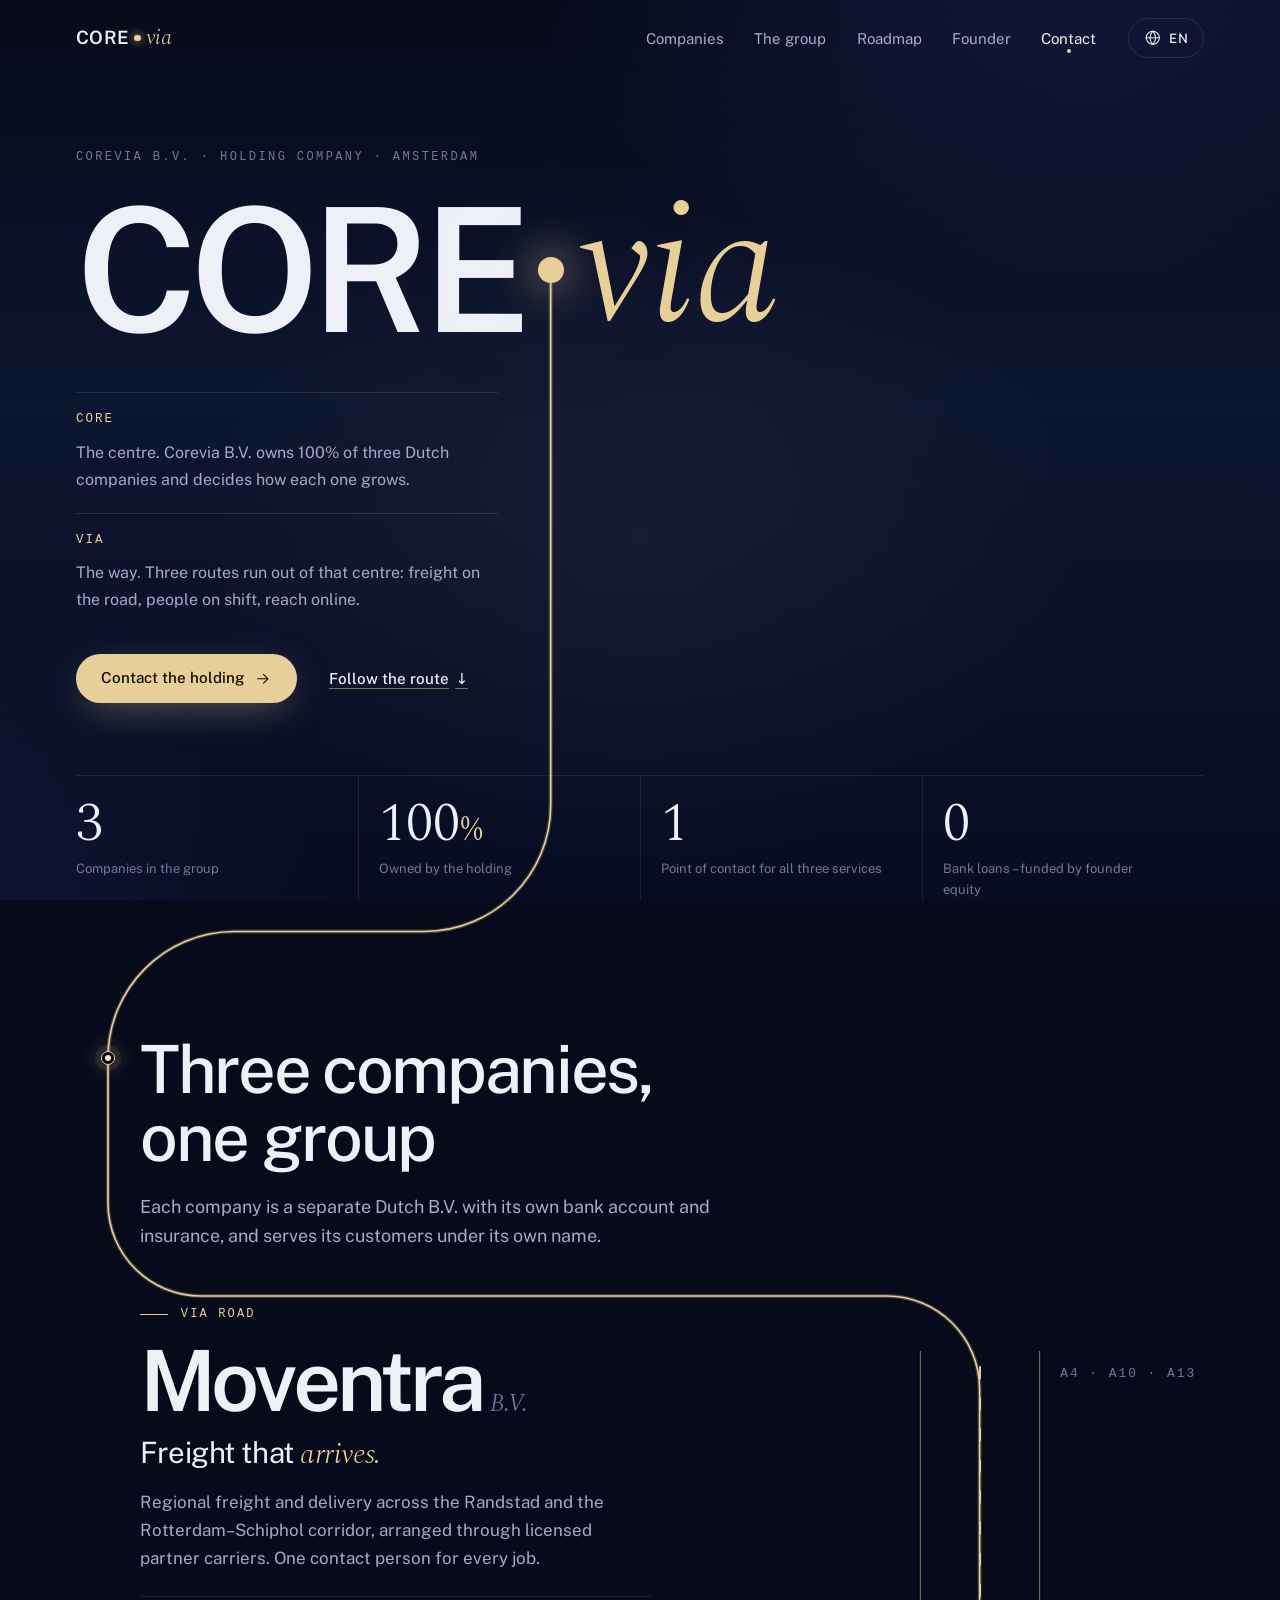
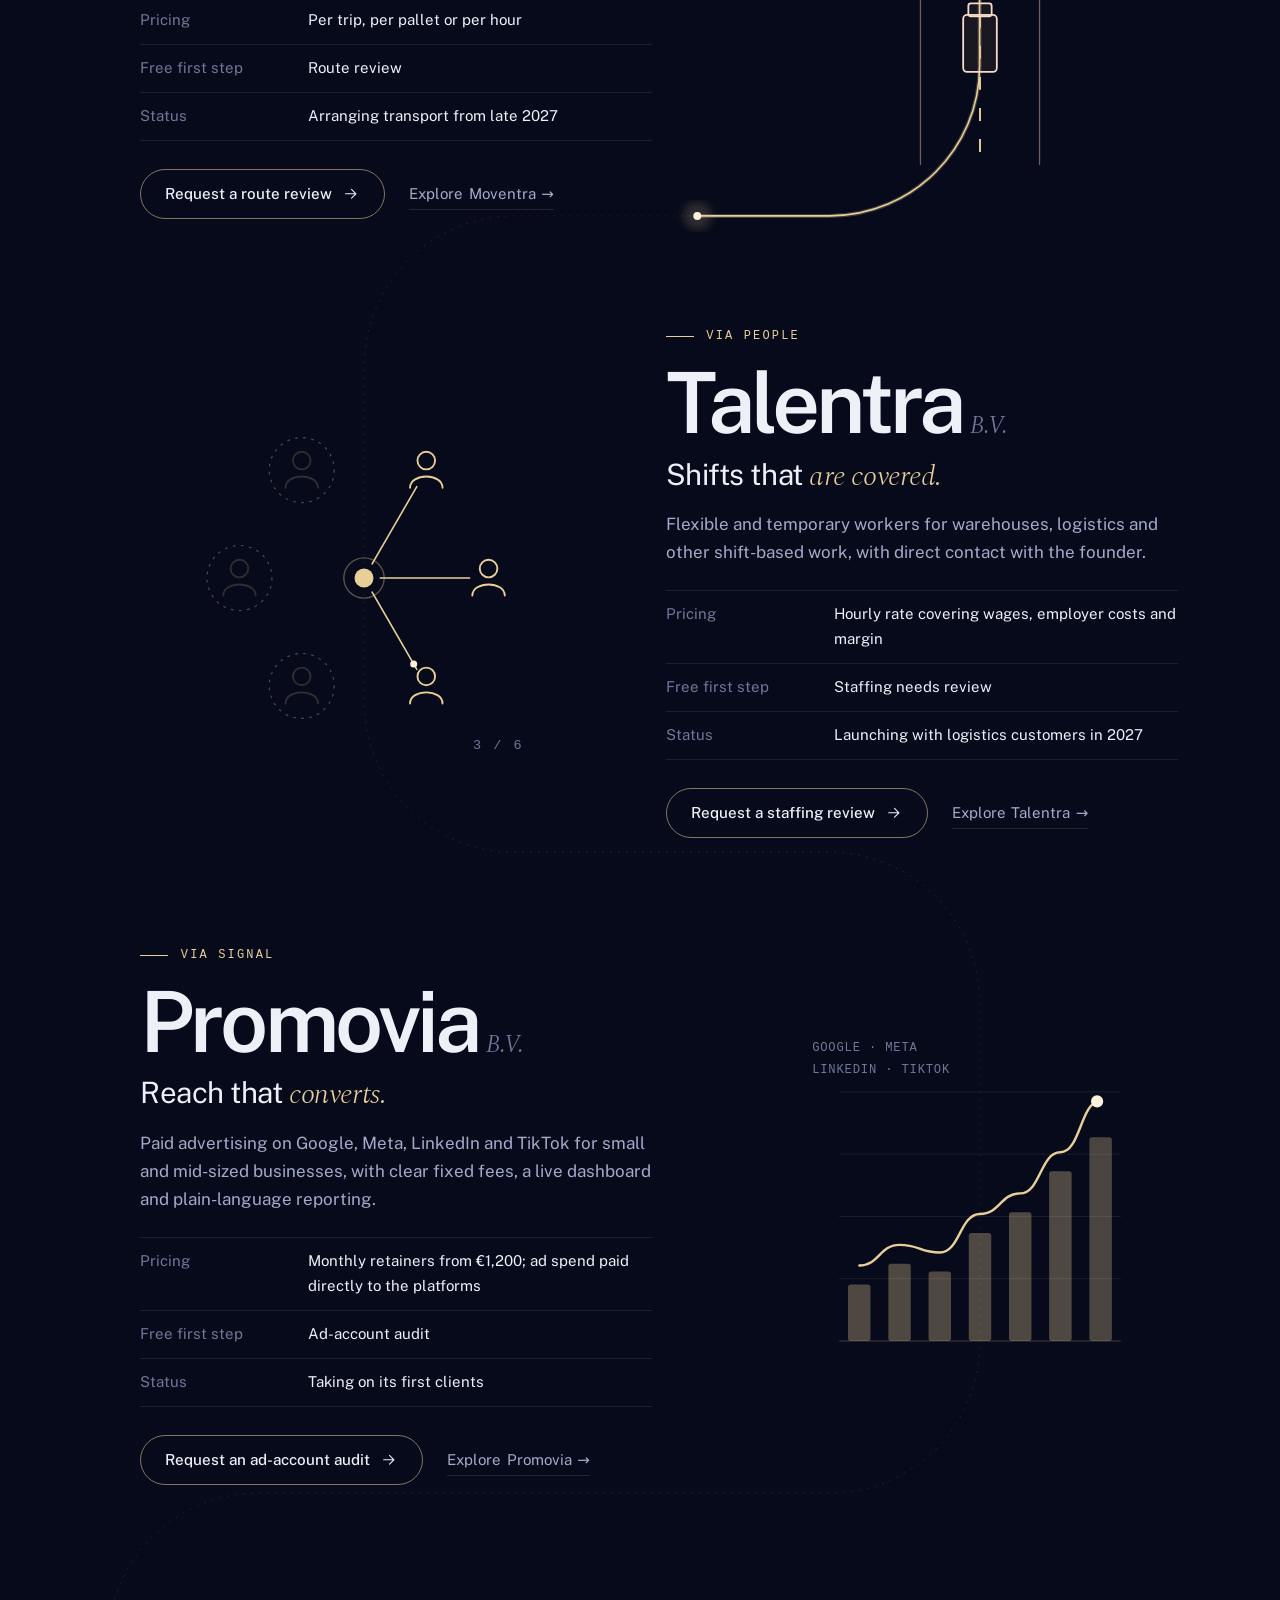
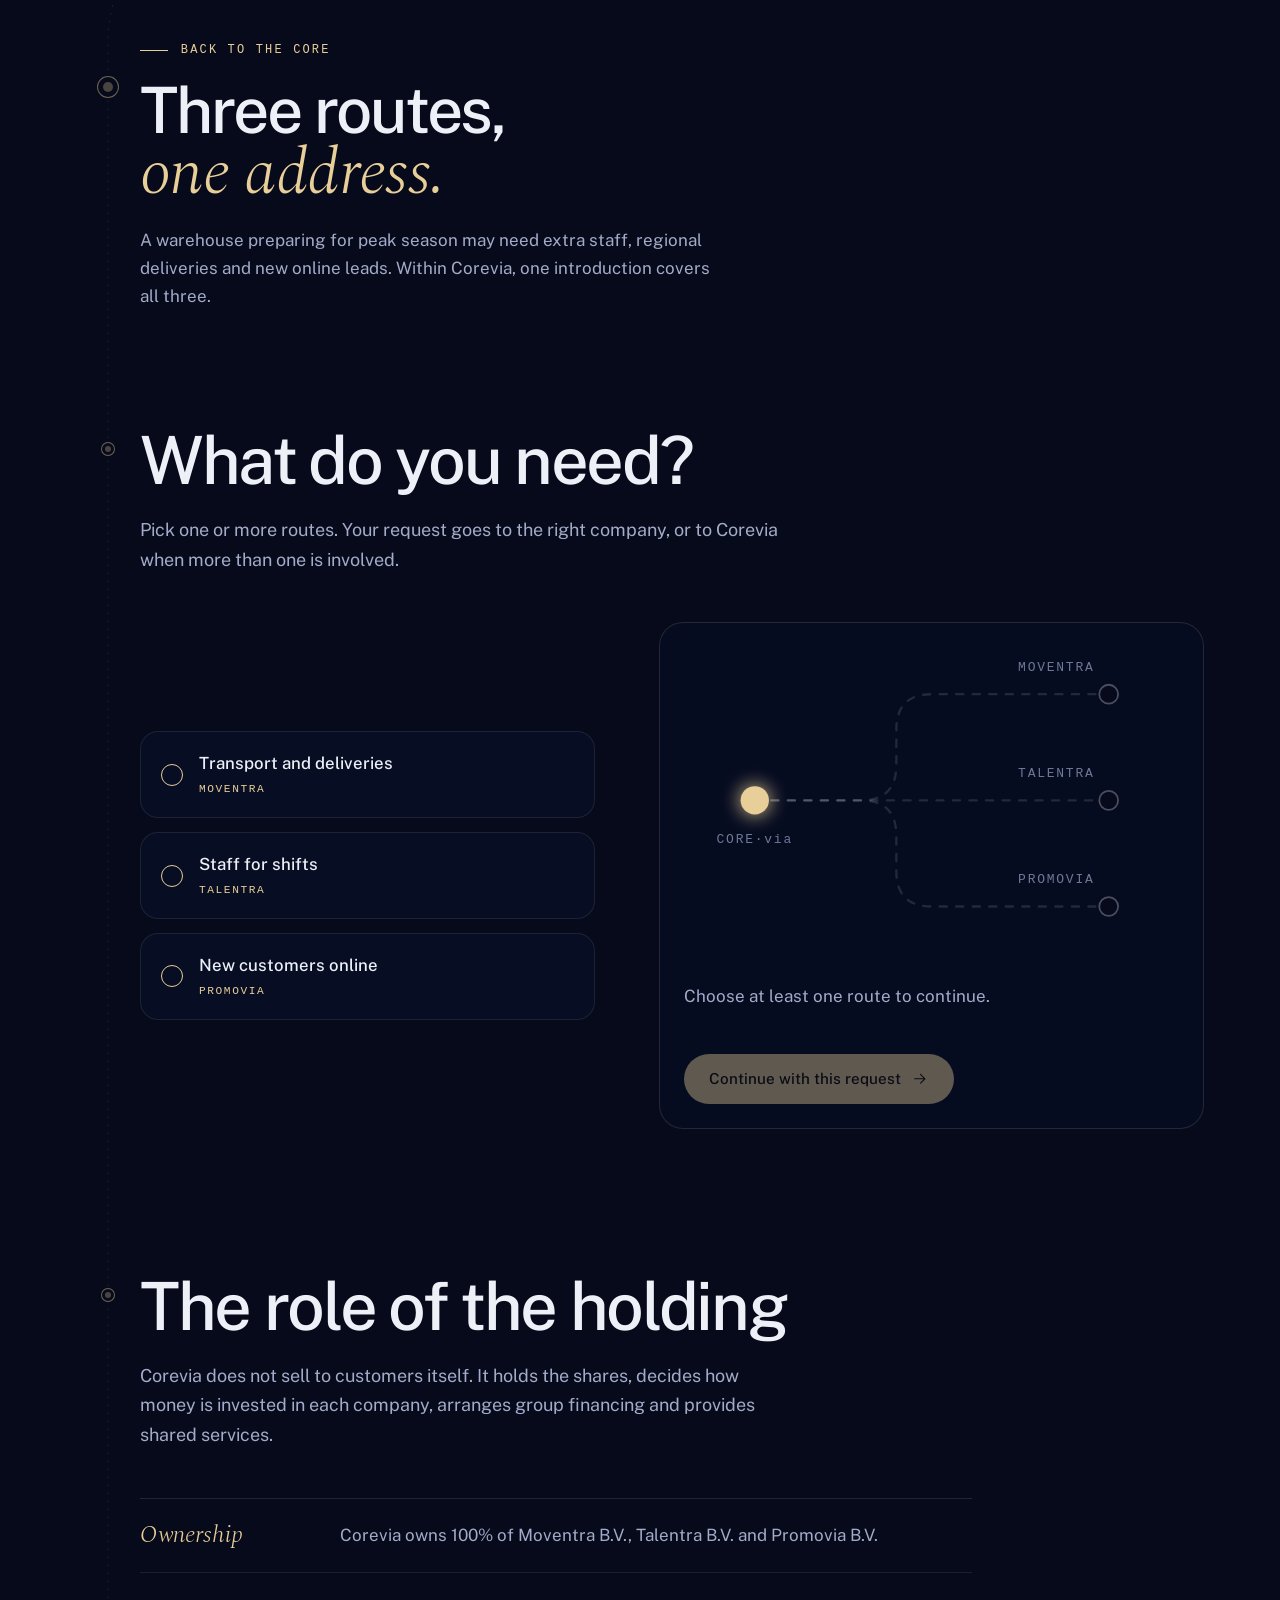
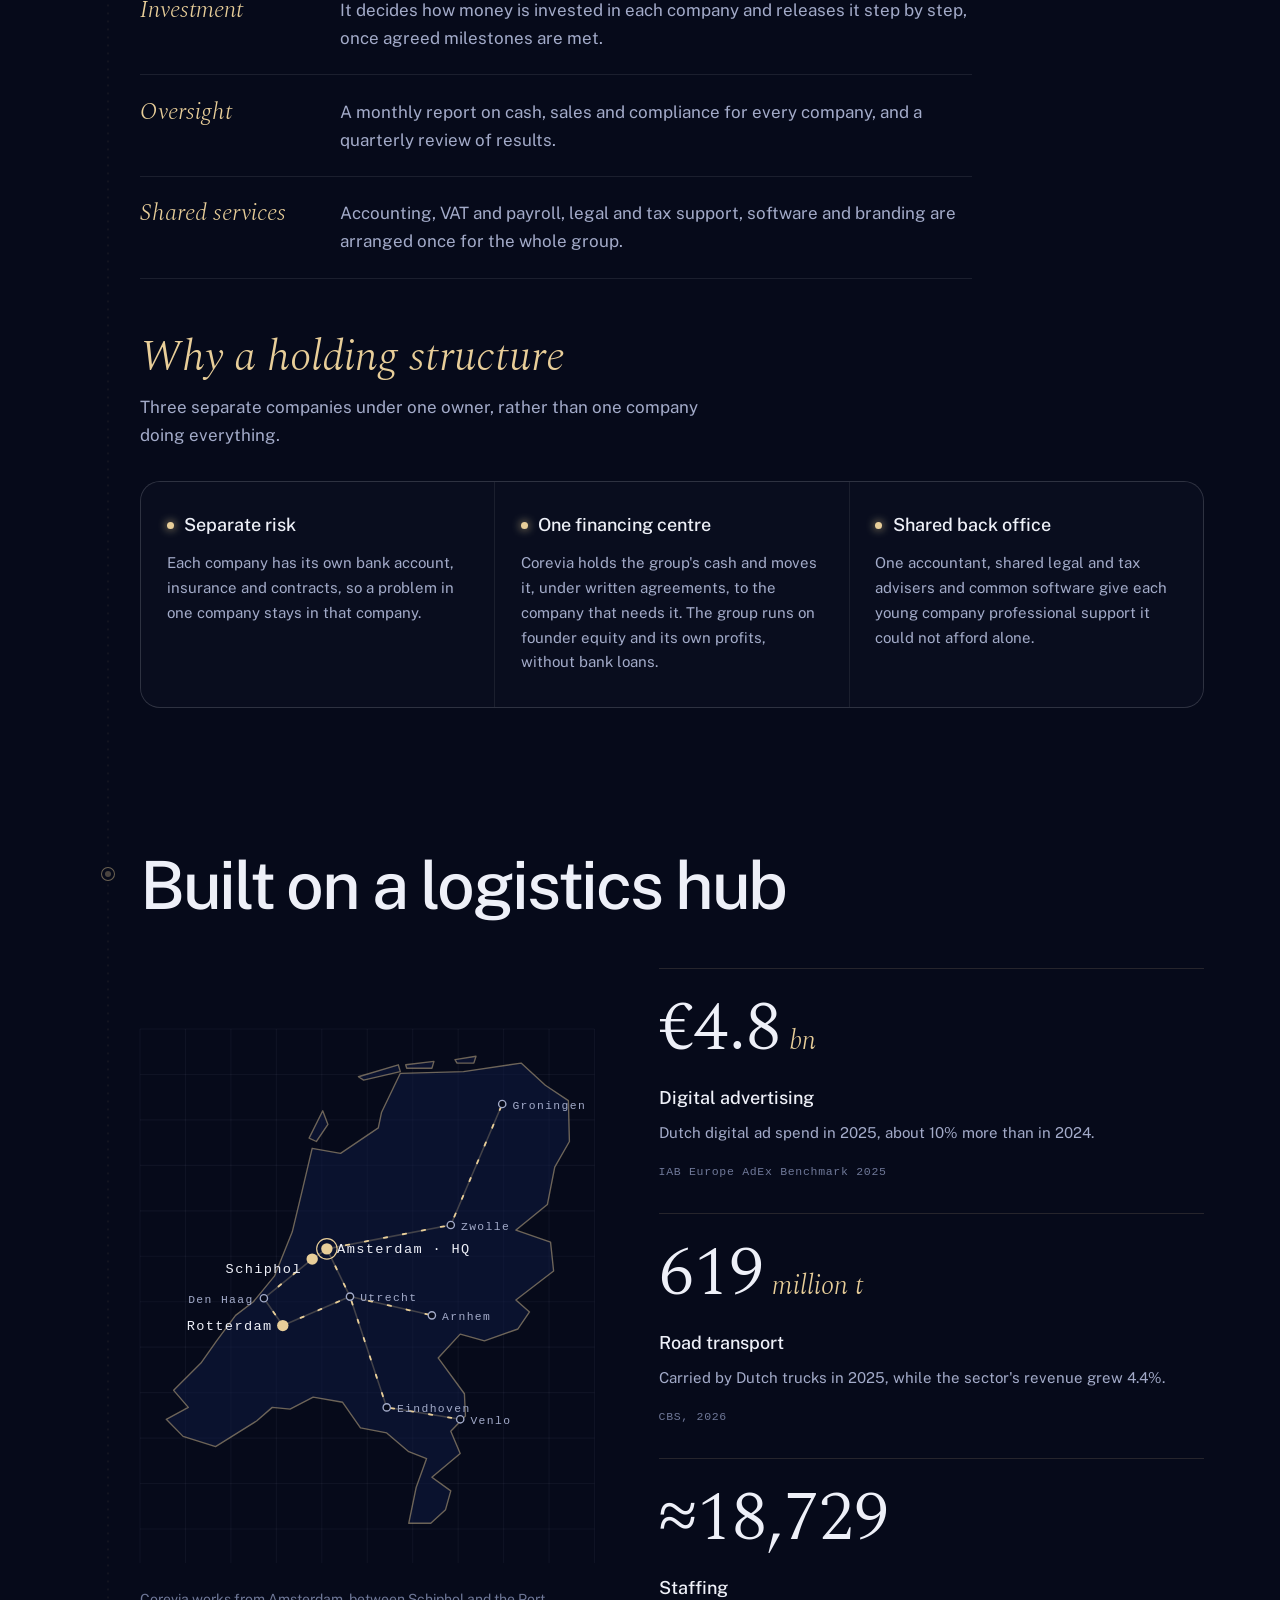
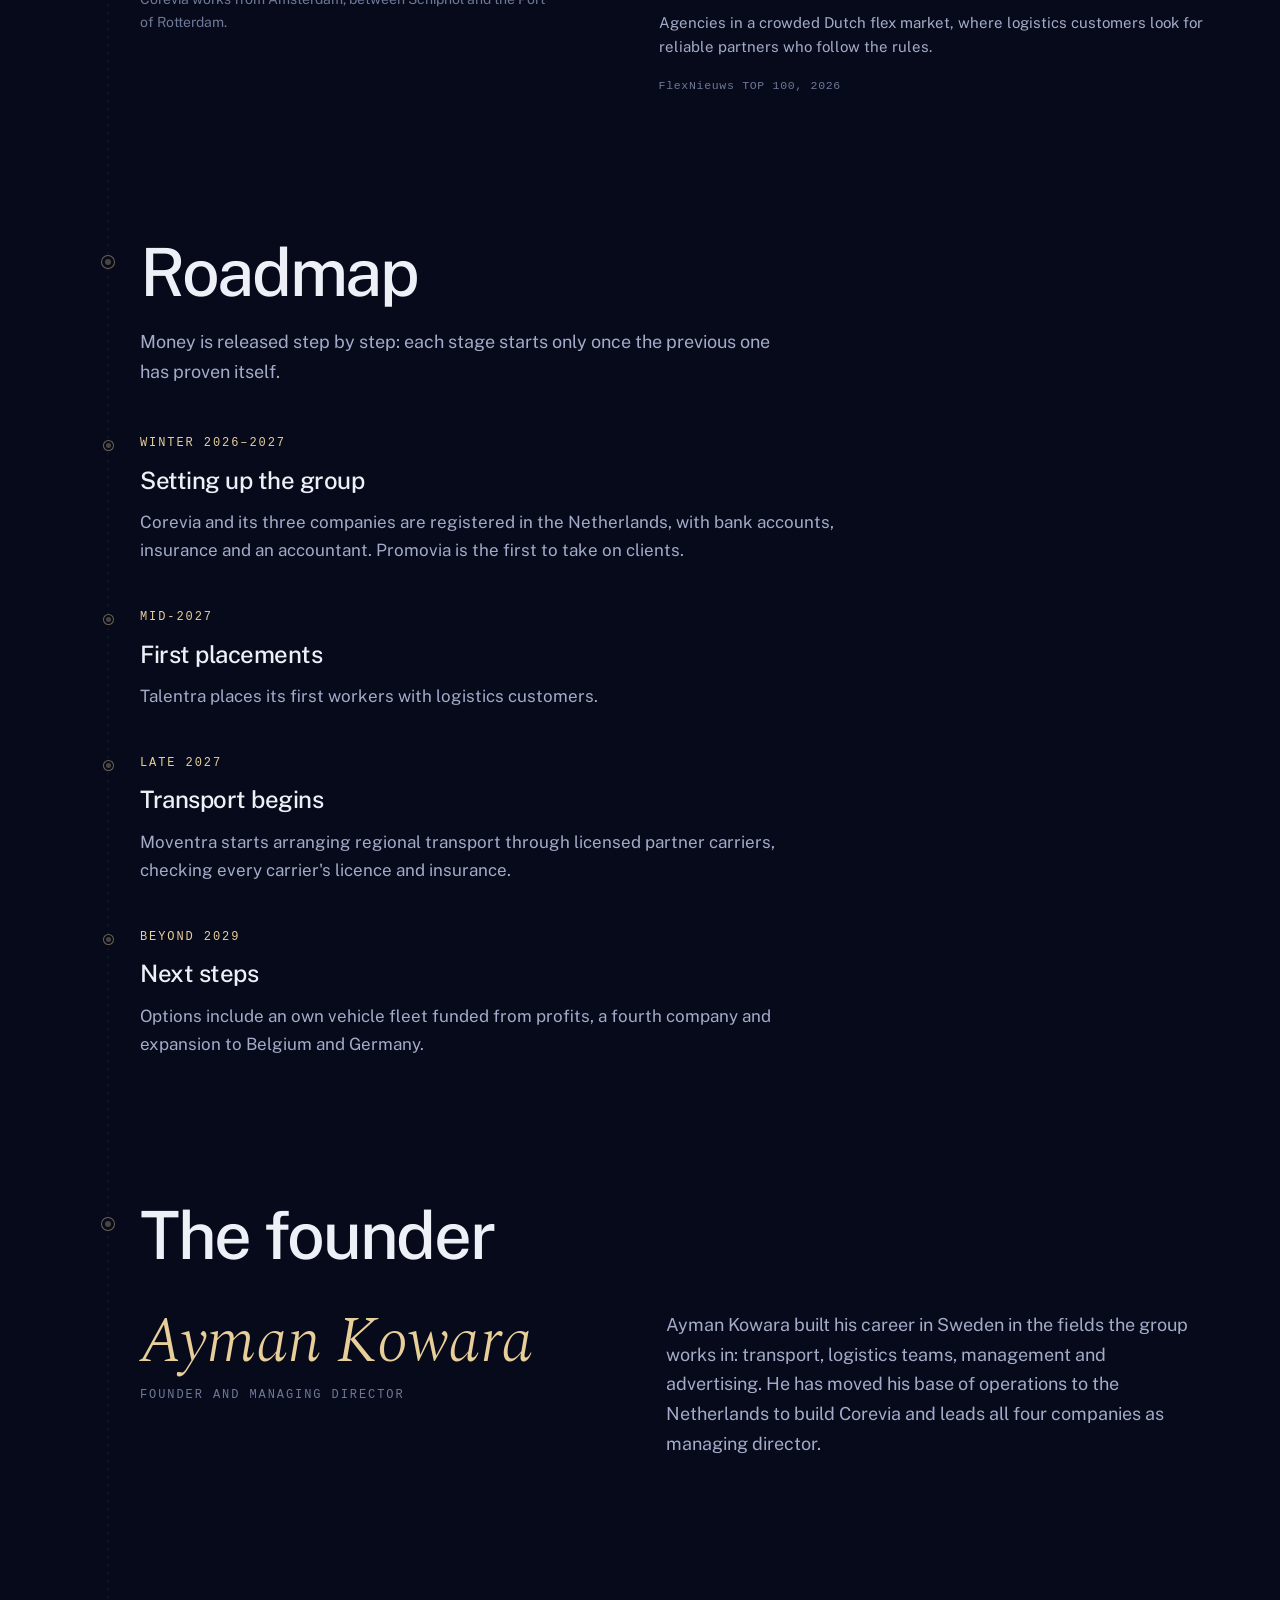
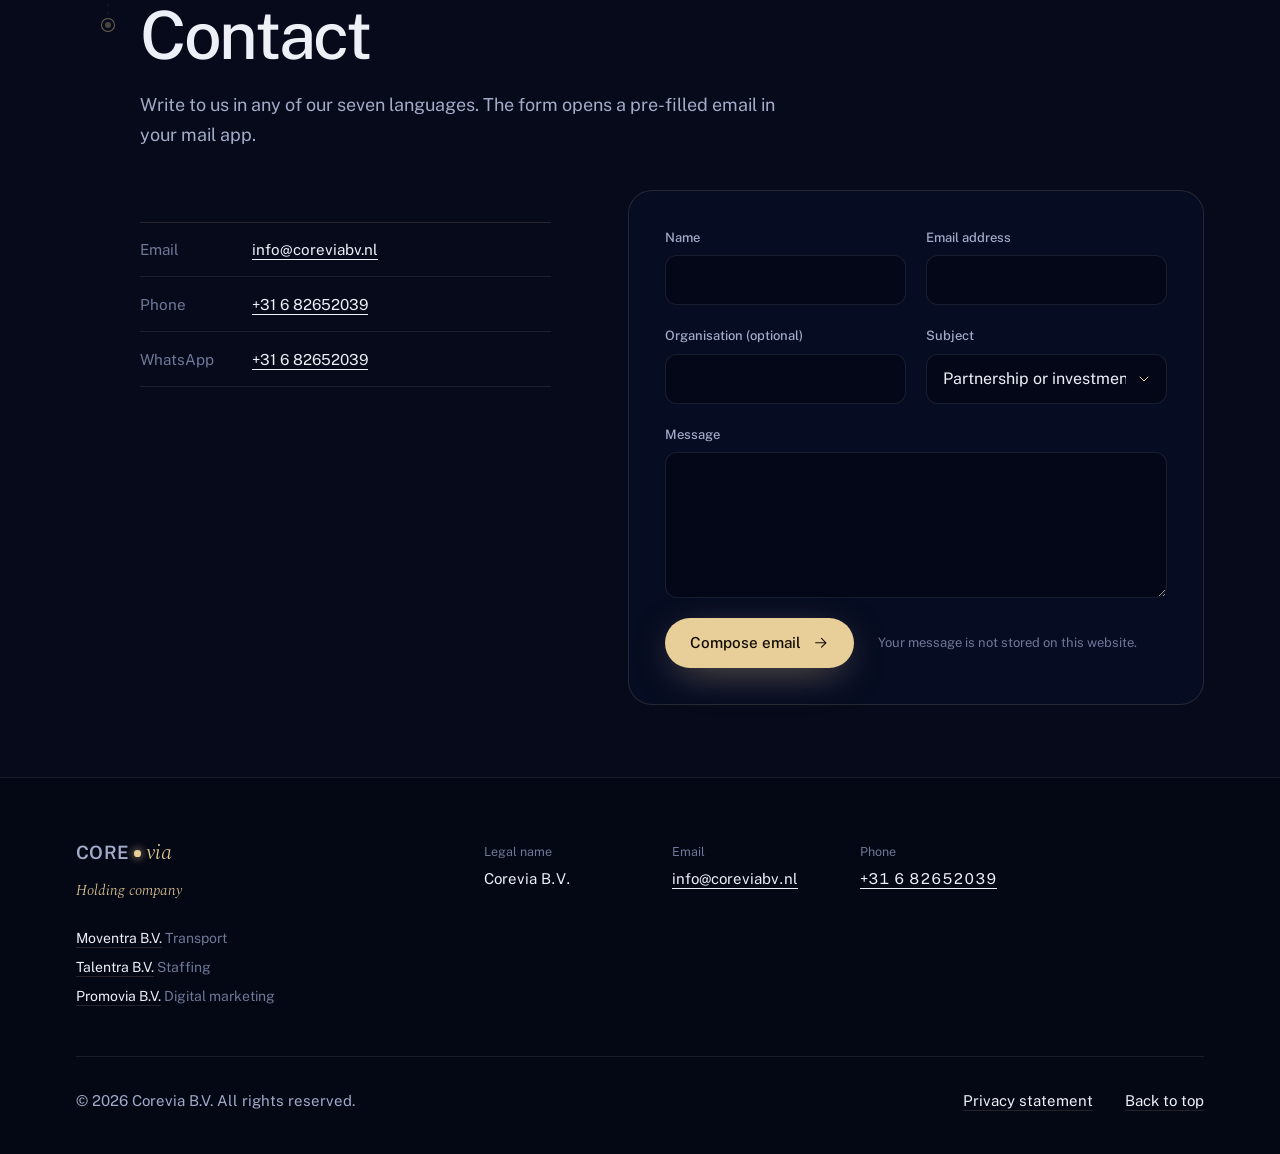
==== index.html @ bc436046 "Add files via upload" ====
<!DOCTYPE html>
<html lang="en">
<head>
  <meta charset="utf-8">
  <meta name="viewport" content="width=device-width, initial-scale=1">
  <title>Corevia B.V. – Transport, staffing and digital marketing group</title>
  <meta name="description" content="Corevia B.V. is the Dutch holding company of Moventra (transport), Talentra (staffing) and Promovia (digital marketing).">
  <meta name="theme-color" content="#070b1d">
  <meta property="og:type" content="website">
  <meta property="og:url" content="https://coreviabv.nl/">
  <meta property="og:title" content="Corevia B.V. – Transport, staffing and digital marketing group">
  <meta property="og:description" content="Corevia B.V. is the Dutch holding company of Moventra (transport), Talentra (staffing) and Promovia (digital marketing).">
  <meta property="og:image" content="https://coreviabv.nl/assets/og-image.png">
  <meta property="og:image:width" content="1200">
  <meta property="og:image:height" content="630">
  <meta name="twitter:card" content="summary_large_image">
  <link rel="icon" href="assets/favicon.svg" type="image/svg+xml">
  <script type="application/ld+json">
  {"@context":"https://schema.org","@type":"Organization","name":"Corevia B.V.","legalName":"Corevia B.V.","email":"info@coreviabv.nl","telephone":"+31682652039","description":"Dutch holding company of Moventra B.V. (transport), Talentra B.V. (staffing) and Promovia B.V. (digital marketing).","foundingDate":"2026-11","founder":{"@type":"Person","name":"Ayman Kowara"},"address":{"@type":"PostalAddress","addressLocality":"Amsterdam","addressCountry":"NL"},"subOrganization":[{"@type":"Organization","name":"Moventra B.V.","description":"Regional freight and delivery"},{"@type":"Organization","name":"Talentra B.V.","description":"Staffing and employment"},{"@type":"Organization","name":"Promovia B.V.","description":"Digital marketing"}]}
  </script>
  <link rel="preload" href="assets/fonts/spectral-latin-300-italic.woff2" as="font" type="font/woff2" crossorigin>
  <link rel="preload" href="assets/fonts/public-sans-latin-400-normal.woff2" as="font" type="font/woff2" crossorigin>
  <link rel="stylesheet" href="css/via.css">
  <script>
    document.documentElement.classList.add("js");
  </script>
</head>
<body data-page="home">
  <a class="skip-link" href="#main" data-i18n="skip">Skip to content</a>


  <!-- Background: gradient, moving contour lines, grain, glow that follows the line -->
  <div class="bg" aria-hidden="true">
    <canvas id="bg-lines"></canvas>
    <div class="bg-glow" id="bg-glow"></div>
    <div class="bg-grain"></div>
  </div>

  <header class="site-header" id="top">
    <div class="wrap">
      <a class="wordmark" href="#top" aria-label="Corevia B.V.">
        <span class="wm-core">CORE</span><span class="wm-dot" aria-hidden="true"></span><span class="wm-via">via</span>
      </a>
      <nav class="primary-nav" id="primary-nav" aria-label="Main" data-i18n-scope>
        <ul>
          <li><a href="#companies" data-i18n="nav.companies">Companies</a></li>
          <li><a href="#about" data-i18n="nav.group">The group</a></li>
          <li><a href="#roadmap" data-i18n="nav.roadmap">Roadmap</a></li>
          <li><a href="#founder" data-i18n="nav.founder">Founder</a></li>
          <li><a href="#contact" data-i18n="nav.contact">Contact</a></li>
        </ul>
      </nav>
      <div class="lang" id="lang">
        <button class="lang-toggle" type="button" aria-expanded="false" aria-controls="lang-list" data-i18n-attr="aria-label:lang.label">
          <svg class="icon" viewBox="0 0 24 24" aria-hidden="true"><circle cx="12" cy="12" r="9"/><path d="M3 12h18"/><path d="M12 3c2.5 2.6 3.8 5.6 3.8 9s-1.3 6.4-3.8 9c-2.5-2.6-3.8-5.6-3.8-9S9.5 5.6 12 3z"/></svg>
          <span class="lang-current">EN</span>
        </button>
        <ul class="lang-list" id="lang-list"></ul>
      </div>
      <button class="menu-toggle" type="button" aria-expanded="false" aria-controls="primary-nav" data-i18n-attr="aria-label:nav.menu">
        <svg class="icon icon-open" viewBox="0 0 24 24" aria-hidden="true"><path d="M4 8h16M4 16h16"/></svg>
        <svg class="icon icon-close" viewBox="0 0 24 24" aria-hidden="true"><path d="M6 6l12 12M18 6 6 18"/></svg>
      </button>
    </div>
    <nav class="metro" id="metro" aria-label="Route" data-i18n-scope>
      <div class="metro-track"><span class="metro-fill"></span></div>
      <ol>
        <li><a href="#top" data-target="top"><i></i><span>Corevia</span></a></li>
        <li style="--c: var(--m)"><a href="#co-moventra" data-target="co-moventra"><i></i><span>Moventra</span></a></li>
        <li style="--c: var(--t)"><a href="#co-talentra" data-target="co-talentra"><i></i><span>Talentra</span></a></li>
        <li style="--c: var(--p)"><a href="#co-promovia" data-target="co-promovia"><i></i><span>Promovia</span></a></li>
        <li><a href="#needs" data-target="needs"><i></i><span data-i18n="nav.needs">Your request</span></a></li>
        <li><a href="#about" data-target="about"><i></i><span data-i18n="nav.group">The group</span></a></li>
        <li><a href="#market" data-target="market"><i></i><span data-i18n="nav.market">Market</span></a></li>
        <li><a href="#roadmap" data-target="roadmap"><i></i><span data-i18n="nav.roadmap">Roadmap</span></a></li>
        <li><a href="#founder" data-target="founder"><i></i><span data-i18n="nav.founder">Founder</span></a></li>
        <li><a href="#contact" data-target="contact"><i></i><span data-i18n="nav.contact">Contact</span></a></li>
      </ol>
    </nav>
  </header>

  <main id="main" data-i18n-scope>
    <!-- The route: one glowing line drawn through every [data-node] -->
    <svg class="route" id="route" aria-hidden="true"></svg>

    <!-- HERO -->
    <section class="hero" aria-labelledby="hero-title">
      <div class="wrap">
        <p class="eyebrow load" style="--d:.1s">Corevia B.V. · <span data-i18n="hero.descriptor">Holding company</span> · Amsterdam</p>
        <h1 class="word" id="hero-title" aria-label="Corevia">
          <span class="core load" style="--d:.2s">CORE</span><span class="dot" data-node="hero"></span><span class="via load" style="--d:.55s">via</span>
        </h1>
        <div class="defs">
          <p class="load" style="--d:.8s"><b>CORE</b><span data-i18n="via.def.core">The centre.</span></p>
          <p class="load" style="--d:.95s"><b>VIA</b><span data-i18n="via.def.via">The way.</span></p>
        </div>
        <div class="hero-actions load" style="--d:1.1s">
          <a class="btn btn-glow" href="#contact" data-subject="partners"><span data-i18n="hero.cta">Contact the holding</span><svg class="icon" viewBox="0 0 24 24" aria-hidden="true"><path d="M5 12h14M13 6l6 6-6 6"/></svg></a>
          <a class="text-link" href="#companies"><span data-i18n="via.scroll">Follow the route</span> ↓</a>
        </div>
        <dl class="stats">
          <div class="reveal" style="--i:0"><dt data-i18n="stat.companies">Operating companies</dt><dd><span class="num" data-count="3">3</span></dd></div>
          <div class="reveal" style="--i:1"><dt data-i18n="stat.owned">Owned by the holding</dt><dd><span class="num" data-count="100">100</span><small>%</small></dd></div>
          <div class="reveal" style="--i:2"><dt data-i18n="stat.contact">Point of contact</dt><dd><span class="num" data-count="1">1</span></dd></div>
          <div class="reveal" style="--i:3"><dt data-i18n="stat.loans">Bank loans</dt><dd><span class="num" data-count="0" data-from="9">0</span></dd></div>
        </dl>
      </div>
    </section>

    <!-- ROUTES / COMPANIES -->
    <section class="routes" id="companies" aria-labelledby="co-title">
      <div class="wrap">
        <header class="head reveal">
          <span class="node" data-node="companies"></span>
          <h2 id="co-title" data-i18n="co.title">Three companies, one group</h2>
          <p data-i18n="co.lead">Each company is a separate Dutch B.V.</p>
        </header>
      </div>

      <div class="stop" id="co-moventra" style="--c: var(--m)">
        <div class="wrap stop-grid">
          <article class="stop-card reveal">
            <span class="node card-node" data-node="m-sm"></span>
            <p class="k"><span data-i18n="via.m.k">Via road</span></p>
            <h3 class="co-name" style="view-transition-name: n-moventra">Moventra<small>B.V.</small></h3>
            <p class="tag"><span data-i18n="via.m.h1">Freight that</span> <i data-i18n="via.m.h2">arrives.</i></p>
            <p data-i18n="co.m.text">Regional freight and delivery.</p>
            <dl>
              <div><dt data-i18n="co.lbl.model">Pricing</dt><dd data-i18n="co.m.price">Per trip</dd></div>
              <div><dt data-i18n="co.lbl.first">Free first step</dt><dd data-i18n="co.m.first">Route review</dd></div>
              <div><dt data-i18n="co.lbl.status">Status</dt><dd data-i18n="co.m.status">Late 2027</dd></div>
            </dl>
            <a class="btn btn-line" href="#contact" data-subject="moventra"><span data-i18n="co.m.cta">Request a route review</span><svg class="icon" viewBox="0 0 24 24" aria-hidden="true"><path d="M5 12h14M13 6l6 6-6 6"/></svg></a>
            <a class="more" href="moventra.html"><span data-i18n="co.more">Explore</span> Moventra <span aria-hidden="true">→</span></a>
          </article>
          <div class="motif motif-road" data-node="m">
            <svg viewBox="-120 -170 240 340" aria-hidden="true">
              <line x1="-46" y1="-160" x2="-46" y2="160" class="m-edge"/><line x1="46" y1="-160" x2="46" y2="160" class="m-edge"/>
              <line x1="0" y1="-160" x2="0" y2="160" class="m-dash" id="m-dash"/>
              <g id="m-truck"><rect x="-13" y="-22" width="26" height="44" rx="3" class="m-truck"/><rect x="-9" y="-31" width="18" height="10" rx="2" class="m-truck"/></g>
              <text x="62" y="-140" class="m-label">A4 · A10 · A13</text>
            </svg>
          </div>
        </div>
      </div>

      <div class="stop alt" id="co-talentra" style="--c: var(--t)">
        <div class="wrap stop-grid">
          <div class="motif motif-team" data-node="t">
            <svg viewBox="-130 -130 260 260" aria-hidden="true" class="t-team"></svg>
          </div>
          <article class="stop-card reveal">
            <span class="node card-node" data-node="t-sm"></span>
            <p class="k"><span data-i18n="via.t.k">Via people</span></p>
            <h3 class="co-name" style="view-transition-name: n-talentra">Talentra<small>B.V.</small></h3>
            <p class="tag"><span data-i18n="via.t.h1">Shifts that</span> <i data-i18n="via.t.h2">are covered.</i></p>
            <p data-i18n="co.t.text">Flexible workers.</p>
            <dl>
              <div><dt data-i18n="co.lbl.model">Pricing</dt><dd data-i18n="co.t.price">Hourly rate</dd></div>
              <div><dt data-i18n="co.lbl.first">Free first step</dt><dd data-i18n="co.t.first">Staffing review</dd></div>
              <div><dt data-i18n="co.lbl.status">Status</dt><dd data-i18n="co.t.status">2027</dd></div>
            </dl>
            <a class="btn btn-line" href="#contact" data-subject="talentra"><span data-i18n="co.t.cta">Request a staffing review</span><svg class="icon" viewBox="0 0 24 24" aria-hidden="true"><path d="M5 12h14M13 6l6 6-6 6"/></svg></a>
            <a class="more" href="talentra.html"><span data-i18n="co.more">Explore</span> Talentra <span aria-hidden="true">→</span></a>
          </article>
        </div>
      </div>

      <div class="stop" id="co-promovia" style="--c: var(--p)">
        <div class="wrap stop-grid">
          <article class="stop-card reveal">
            <span class="node card-node" data-node="p-sm"></span>
            <p class="k"><span data-i18n="via.p.k">Via signal</span></p>
            <h3 class="co-name" style="view-transition-name: n-promovia">Promovia<small>B.V.</small></h3>
            <p class="tag"><span data-i18n="via.p.h1">Reach that</span> <i data-i18n="via.p.h2">converts.</i></p>
            <p data-i18n="co.p.text">Paid advertising.</p>
            <dl>
              <div><dt data-i18n="co.lbl.model">Pricing</dt><dd data-i18n="co.p.price">Retainers</dd></div>
              <div><dt data-i18n="co.lbl.first">Free first step</dt><dd data-i18n="co.p.first">Ad-account audit</dd></div>
              <div><dt data-i18n="co.lbl.status">Status</dt><dd data-i18n="co.p.status">Open</dd></div>
            </dl>
            <a class="btn btn-line" href="#contact" data-subject="promovia"><span data-i18n="co.p.cta">Request an ad-account audit</span><svg class="icon" viewBox="0 0 24 24" aria-hidden="true"><path d="M5 12h14M13 6l6 6-6 6"/></svg></a>
            <a class="more" href="promovia.html"><span data-i18n="co.more">Explore</span> Promovia <span aria-hidden="true">→</span></a>
          </article>
          <div class="motif motif-growth" data-node="p">
            <svg viewBox="-130 -130 260 260" aria-hidden="true" class="p-growth"></svg>
          </div>
        </div>
      </div>

      <div class="stop together" id="synergy" style="--c: var(--glow)">
        <div class="wrap">
          <span class="node node-big rail-node" data-node="all"></span>
          <article class="stop-card center reveal">
            <p class="k" data-i18n="via.all.k">Back to the core</p>
            <h3><span data-i18n="via.all.h1">Three routes,</span> <i data-i18n="via.all.h2">one address.</i></h3>
            <p data-i18n="syn.lead">A warehouse preparing for peak season...</p>
            
          </article>
        </div>
      </div>
    </section>

    <!-- YOUR REQUEST: pick the routes you need -->
    <section class="section needs" id="needs" aria-labelledby="needs-title">
      <div class="wrap">
        <header class="head reveal">
          <span class="node" data-node="needs"></span>
          <h2 id="needs-title" data-i18n="needs.title">What do you need?</h2>
          <p data-i18n="needs.lead">Pick one or more routes.</p>
        </header>
        <div class="needs-grid">
          <div class="needs-picks reveal" role="group" aria-labelledby="needs-title">
            <button type="button" class="pick" data-need="moventra" aria-pressed="false" style="--c: var(--m)"><i></i><span><b data-i18n="needs.m">Transport and delivery</b><small>Moventra</small></span></button>
            <button type="button" class="pick" data-need="talentra" aria-pressed="false" style="--c: var(--t)"><i></i><span><b data-i18n="needs.t">Staff for shifts</b><small>Talentra</small></span></button>
            <button type="button" class="pick" data-need="promovia" aria-pressed="false" style="--c: var(--p)"><i></i><span><b data-i18n="needs.p">New customers online</b><small>Promovia</small></span></button>
          </div>
          <div class="needs-map reveal" aria-hidden="true">
            <svg viewBox="0 0 420 260" id="needs-svg">
              <path class="nl nl-m" d="M60 130 H150 Q180 130 180 100 V70 Q180 40 210 40 H360"/>
              <path class="nl nl-t" d="M60 130 H360"/>
              <path class="nl nl-p" d="M60 130 H150 Q180 130 180 160 V190 Q180 220 210 220 H360"/>
              <circle class="ns ns-core" cx="60" cy="130" r="12"/>
              <circle class="ns ns-m" cx="360" cy="40" r="8"/><circle class="ns ns-t" cx="360" cy="130" r="8"/><circle class="ns ns-p" cx="360" cy="220" r="8"/>
              <text x="60" y="166" class="nt">CORE·via</text>
              <text x="348" y="20" class="nt nt-r">MOVENTRA</text><text x="348" y="110" class="nt nt-r">TALENTRA</text><text x="348" y="200" class="nt nt-r">PROMOVIA</text>
            </svg>
            <p class="needs-out" id="needs-out" aria-live="polite" data-i18n="needs.none">Choose at least one route.</p>
            <button type="button" class="btn btn-glow" id="needs-go" disabled><span data-i18n="needs.cta">Send this request</span><svg class="icon" viewBox="0 0 24 24" aria-hidden="true"><path d="M5 12h14M13 6l6 6-6 6"/></svg></button>
          </div>
        </div>
      </div>
    </section>

    <!-- THE HOLDING -->
    <section class="section" id="about" aria-labelledby="about-title">
      <div class="wrap">
        <header class="head reveal">
          <span class="node" data-node="about"></span>
          <h2 id="about-title" data-i18n="about.title">The role of the holding</h2>
          <p data-i18n="about.lead">Corevia does not sell to customers itself.</p>
        </header>
        <div class="about-grid">
          <dl class="roles">
            <div class="reveal" style="--i:0"><dt data-i18n="about.ownership.title">Ownership</dt><dd data-i18n="about.ownership.text">…</dd></div>
            <div class="reveal" style="--i:1"><dt data-i18n="about.direction.title">Investment</dt><dd data-i18n="about.direction.text">…</dd></div>
            <div class="reveal" style="--i:2"><dt data-i18n="about.oversight.title">Oversight</dt><dd data-i18n="about.oversight.text">…</dd></div>
            <div class="reveal" style="--i:3"><dt data-i18n="about.shared.title">Shared services</dt><dd data-i18n="about.shared.text">…</dd></div>
          </dl>
          
        </div>

        <h3 class="sub reveal" data-i18n="ap.title">Why a holding structure</h3>
        <p class="sub-lead reveal" data-i18n="ap.lead">Three separate companies under one owner.</p>
        <div class="principles">
          <article class="reveal" style="--i:0"><h4 data-i18n="ap.risk.title">Separate risk</h4><p data-i18n="ap.risk.text">…</p></article>
          <article class="reveal" style="--i:2"><h4 data-i18n="ap.fin.title">One financing centre</h4><p data-i18n="ap.fin.text">…</p></article>
          <article class="reveal" style="--i:0"><h4 data-i18n="ap.back.title">Shared back office</h4><p data-i18n="ap.back.text">…</p></article>
        </div>
      </div>
    </section>

    <!-- MARKET -->
    <section class="section" id="market" aria-labelledby="mk-title">
      <div class="wrap">
        <header class="head reveal">
          <span class="node" data-node="market"></span>
          <h2 id="mk-title" data-i18n="mk.title">Built on a logistics hub</h2>
        </header>
        <div class="market-grid">
          <figure class="nl-map reveal" aria-labelledby="map-cap">
            <svg viewBox="0 0 400 470" id="nl-svg" role="img" aria-label="Map of the Netherlands with Amsterdam, Schiphol and Rotterdam"></svg>
            <figcaption id="map-cap" data-i18n="mk.map">Corevia works from Amsterdam, between Schiphol and the Port of Rotterdam.</figcaption>
          </figure>
        <div class="facts facts-stack">
          <article class="reveal" style="--i:0"><p class="fv">€<span class="num" data-count="4.8" data-decimals="1">4.8</span><small data-i18n="mk.ad.unit">bn</small></p><h4 data-i18n="mk.ad.title">Digital advertising</h4><p data-i18n="mk.ad.text">…</p><p class="src" data-i18n="mk.ad.src">IAB Europe AdEx Benchmark 2025</p></article>
          <article class="reveal" style="--i:1"><p class="fv"><span class="num" data-count="620">620</span><small data-i18n="mk.tr.unit">million t</small></p><h4 data-i18n="mk.tr.title">Road transport</h4><p data-i18n="mk.tr.text">…</p><p class="src">CBS, 2026</p></article>
          <article class="reveal" style="--i:2"><p class="fv">≈<span class="num" data-count="20000">20,000</span></p><h4 data-i18n="mk.st.title">Staffing</h4><p data-i18n="mk.st.text">…</p><p class="src">FlexNieuws TOP 100, 2026</p></article>
        </div>
        </div>
      </div>
    </section>

    <!-- ROADMAP -->
    <section class="section" id="roadmap" aria-labelledby="rm-title">
      <div class="wrap">
        <header class="head reveal">
          <span class="node" data-node="roadmap"></span>
          <h2 id="rm-title" data-i18n="rm.title">Roadmap</h2>
          <p data-i18n="rm.lead">Money is released step by step.</p>
        </header>
        <ol class="timeline">
          <li class="reveal"><span class="node node-s" data-node="rm1"></span><p class="date" data-i18n="rm.1.date">Winter 2026–2027</p><h4 data-i18n="rm.1.title">Setting up the group</h4><p data-i18n="rm.1.text">…</p></li>
          <li class="reveal"><span class="node node-s" data-node="rm3"></span><p class="date" data-i18n="rm.3.date">Mid-2027</p><h4 data-i18n="rm.3.title">First placements</h4><p data-i18n="rm.3.text">…</p></li>
          <li class="reveal"><span class="node node-s" data-node="rm4"></span><p class="date" data-i18n="rm.4.date">Late 2027</p><h4 data-i18n="rm.4.title">Transport begins</h4><p data-i18n="rm.4.text">…</p></li>
          <li class="reveal"><span class="node node-s" data-node="rm6"></span><p class="date" data-i18n="rm.6.date">Beyond 2029</p><h4 data-i18n="rm.6.title">Next steps</h4><p data-i18n="rm.6.text">…</p></li>
        </ol>
      </div>
    </section>

    <!-- FOUNDER -->
    <section class="section" id="founder" aria-labelledby="fd-title">
      <div class="wrap">
        <header class="head reveal">
          <span class="node" data-node="founder"></span>
          <h2 id="fd-title" data-i18n="fd.title">The founder</h2>
        </header>
        <div class="fd-grid">
          <div class="reveal">
            <p class="fd-name">Ayman Kowara</p>
            <p class="fd-role" data-i18n="fd.role">Founder and managing director</p>
          </div>
          <div class="reveal">
            <p class="fd-text" data-i18n="fd.text">…</p>
          </div>
        </div>
      </div>
    </section>

    <!-- CONTACT -->
    <section class="section" id="contact" aria-labelledby="contact-title">
      <div class="wrap">
        <header class="head reveal">
          <span class="node node-end" data-node="end"></span>
          <h2 id="contact-title" data-i18n="contact.title">Contact</h2>
          <p data-i18n="contact.lead">Write to us in any of our seven languages.</p>
        </header>
        <div class="contact-grid">
          <div class="reveal">
            <dl class="contact-details">
              <div><dt data-i18n="contact.email">Email</dt><dd data-config="email" data-config-link="mailto">To be added</dd></div>
              <div><dt data-i18n="contact.phone">Phone</dt><dd data-config="phone" data-config-link="tel">To be added</dd></div>
              <div><dt data-i18n="contact.address">Address</dt><dd data-config="address">To be added</dd></div>
            </dl>
          </div>
          <form class="form reveal" id="contact-form" novalidate>
            <div class="field"><label for="f-name" data-i18n="form.name">Name</label><input id="f-name" name="name" type="text" autocomplete="name" required aria-describedby="f-name-error"><p class="field-error" id="f-name-error" aria-live="polite"></p></div>
            <div class="field"><label for="f-email" data-i18n="form.email">Email address</label><input id="f-email" name="email" type="email" autocomplete="email" inputmode="email" required aria-describedby="f-email-error"><p class="field-error" id="f-email-error" aria-live="polite"></p></div>
            <div class="field"><label for="f-org" data-i18n="form.org">Organisation (optional)</label><input id="f-org" name="organisation" type="text" autocomplete="organization"></div>
            <div class="field"><label for="f-subject" data-i18n="form.subject">Subject</label>
              <select id="f-subject" name="subject">
                <option value="partners" data-i18n="subject.partners">Partnership or investment</option>
                <option value="moventra" data-i18n="subject.moventra">Transport – Moventra</option>
                <option value="talentra" data-i18n="subject.talentra">Staffing – Talentra</option>
                <option value="promovia" data-i18n="subject.promovia">Digital marketing – Promovia</option>
                <option value="clients" data-i18n="subject.clients">Client enquiry</option>
                <option value="careers" data-i18n="subject.careers">Career or application</option>
                <option value="other" data-i18n="subject.other">Other</option>
              </select>
            </div>
            <div class="field field-wide"><label for="f-message" data-i18n="form.message">Message</label><textarea id="f-message" name="message" rows="5" required aria-describedby="f-message-error"></textarea><p class="field-error" id="f-message-error" aria-live="polite"></p></div>
            <p class="form-status" id="form-status" role="alert"></p>
            <div class="form-foot">
              <button class="btn btn-glow" type="submit"><span data-i18n="form.submit">Compose email</span><svg class="icon" viewBox="0 0 24 24" aria-hidden="true"><path d="M5 12h14M13 6l6 6-6 6"/></svg></button>
              <p class="form-note" data-i18n="form.note">Your message is not stored on this website.</p>
            </div>
          </form>
        </div>
      </div>
    </section>
  </main>

  <footer class="site-footer" data-i18n-scope>
    <div class="wrap">
      <div class="footer-top">
        <div>
          <a class="wordmark" href="#top" aria-label="Corevia B.V."><span class="wm-core">CORE</span><span class="wm-dot" aria-hidden="true"></span><span class="wm-via">via</span></a>
          <p class="footer-descriptor" data-i18n="hero.descriptor">Holding company</p>
          <ul class="footer-companies">
            <li><a href="#co-moventra">Moventra B.V.</a> <span data-i18n="diag.moventra">Transport</span></li>
            <li><a href="#co-talentra">Talentra B.V.</a> <span data-i18n="diag.talentra">Staffing</span></li>
            <li><a href="#co-promovia">Promovia B.V.</a> <span data-i18n="diag.promovia">Digital marketing</span></li>
          </ul>
        </div>
        <dl class="footer-legal">
          <div><dt data-i18n="particulars.name">Legal name</dt><dd>Corevia B.V.</dd></div>
          <div class="particulars-email"><dt data-i18n="contact.email">Email</dt><dd data-config="email" data-config-link="mailto"></dd></div>
          <div><dt data-i18n="contact.phone">Phone</dt><dd data-config="phone" data-config-link="tel"></dd></div>
          <div><dt data-i18n="particulars.office">Registered office</dt><dd data-config="address">To be added</dd></div>
          <div><dt data-i18n="particulars.kvk">KvK</dt><dd data-config="kvk">To be added</dd></div>
          <div><dt data-i18n="particulars.vat">VAT</dt><dd data-config="vat">To be added</dd></div>
        </dl>
      </div>
      <div class="footer-bottom">
        <p data-i18n="footer.rights">© Corevia B.V.</p>
        <nav aria-label="Legal"><a href="privacy.html" data-i18n="footer.privacy">Privacy statement</a><a href="#top" data-i18n="footer.top">Back to top</a></nav>
      </div>
    </div>
  </footer>

  <a class="wa" id="wa" href="#" target="_blank" rel="noopener" hidden>
    <svg viewBox="0 0 24 24" aria-hidden="true"><path d="M12 3a9 9 0 0 0-7.8 13.5L3 21l4.6-1.2A9 9 0 1 0 12 3Z"/><path d="M8.6 8.4c.2-.5.4-.5.7-.5h.5c.2 0 .4 0 .5.4l.7 1.7c.1.2 0 .4-.1.6l-.5.6c-.1.1-.2.3 0 .5.5.9 1.3 1.7 2.3 2.2.2.1.4.1.5 0l.6-.7c.2-.2.4-.2.6-.1l1.6.8c.2.1.4.2.4.4 0 .5-.2 1.2-.7 1.5-.6.4-1.4.6-2.3.3-2.3-.8-4.2-2.6-5-4.9-.3-.8-.2-1.8.2-2.8Z"/></svg>
    <span data-i18n="wa.label">WhatsApp</span>
  </a>

  <script src="js/config.js"></script>
  <script src="js/jobs.js"></script>
  <script src="js/translations.js"></script>
  <script src="js/translations-group.js"></script>
  <script src="js/translations-via.js"></script>
  <script src="js/translations-extra.js"></script>
  <script src="js/translations-plans.js"></script>
  <script src="js/main.js"></script>
  <script src="js/via.js"></script>
  <script src="js/site.js"></script>
</body>
</html>
---- css/via.css ----
@font-face {
  font-family: "Spectral";
  font-style: normal;
  font-weight: 300;
  font-display: swap;
  src: url("../assets/fonts/spectral-latin-300-normal.woff2") format("woff2");
  unicode-range: U+0000-00FF, U+0131, U+0152-0153, U+02BB-02BC, U+02C6, U+02DA, U+02DC, U+0304, U+0308, U+0329, U+2000-206F, U+20AC, U+2122, U+2191, U+2193, U+2212, U+2215, U+FEFF, U+FFFD;
}
@font-face {
  font-family: "Spectral";
  font-style: normal;
  font-weight: 300;
  font-display: swap;
  src: url("../assets/fonts/spectral-latin-ext-300-normal.woff2") format("woff2");
  unicode-range: U+0100-02BA, U+02BD-02C5, U+02C7-02CC, U+02CE-02D7, U+02DD-02FF, U+0304, U+0308, U+0329, U+1D00-1DBF, U+1E00-1E9F, U+1EF2-1EFF, U+2020, U+20A0-20AB, U+20AD-20C0, U+2113, U+2C60-2C7F, U+A720-A7FF;
}
@font-face {
  font-family: "Spectral";
  font-style: italic;
  font-weight: 300;
  font-display: swap;
  src: url("../assets/fonts/spectral-latin-300-italic.woff2") format("woff2");
  unicode-range: U+0000-00FF, U+0131, U+0152-0153, U+02BB-02BC, U+02C6, U+02DA, U+02DC, U+0304, U+0308, U+0329, U+2000-206F, U+20AC, U+2122, U+2191, U+2193, U+2212, U+2215, U+FEFF, U+FFFD;
}
@font-face {
  font-family: "Spectral";
  font-style: italic;
  font-weight: 300;
  font-display: swap;
  src: url("../assets/fonts/spectral-latin-ext-300-italic.woff2") format("woff2");
  unicode-range: U+0100-02BA, U+02BD-02C5, U+02C7-02CC, U+02CE-02D7, U+02DD-02FF, U+0304, U+0308, U+0329, U+1D00-1DBF, U+1E00-1E9F, U+1EF2-1EFF, U+2020, U+20A0-20AB, U+20AD-20C0, U+2113, U+2C60-2C7F, U+A720-A7FF;
}
@font-face {
  font-family: "Spectral";
  font-style: normal;
  font-weight: 400;
  font-display: swap;
  src: url("../assets/fonts/spectral-latin-400-normal.woff2") format("woff2");
  unicode-range: U+0000-00FF, U+0131, U+0152-0153, U+02BB-02BC, U+02C6, U+02DA, U+02DC, U+0304, U+0308, U+0329, U+2000-206F, U+20AC, U+2122, U+2191, U+2193, U+2212, U+2215, U+FEFF, U+FFFD;
}
@font-face {
  font-family: "Spectral";
  font-style: normal;
  font-weight: 400;
  font-display: swap;
  src: url("../assets/fonts/spectral-latin-ext-400-normal.woff2") format("woff2");
  unicode-range: U+0100-02BA, U+02BD-02C5, U+02C7-02CC, U+02CE-02D7, U+02DD-02FF, U+0304, U+0308, U+0329, U+1D00-1DBF, U+1E00-1E9F, U+1EF2-1EFF, U+2020, U+20A0-20AB, U+20AD-20C0, U+2113, U+2C60-2C7F, U+A720-A7FF;
}
@font-face {
  font-family: "Public Sans";
  font-style: normal;
  font-weight: 400;
  font-display: swap;
  src: url("../assets/fonts/public-sans-latin-400-normal.woff2") format("woff2");
  unicode-range: U+0000-00FF, U+0131, U+0152-0153, U+02BB-02BC, U+02C6, U+02DA, U+02DC, U+0304, U+0308, U+0329, U+2000-206F, U+20AC, U+2122, U+2191, U+2193, U+2212, U+2215, U+FEFF, U+FFFD;
}
@font-face {
  font-family: "Public Sans";
  font-style: normal;
  font-weight: 400;
  font-display: swap;
  src: url("../assets/fonts/public-sans-latin-ext-400-normal.woff2") format("woff2");
  unicode-range: U+0100-02BA, U+02BD-02C5, U+02C7-02CC, U+02CE-02D7, U+02DD-02FF, U+0304, U+0308, U+0329, U+1D00-1DBF, U+1E00-1E9F, U+1EF2-1EFF, U+2020, U+20A0-20AB, U+20AD-20C0, U+2113, U+2C60-2C7F, U+A720-A7FF;
}
@font-face {
  font-family: "Public Sans";
  font-style: normal;
  font-weight: 500;
  font-display: swap;
  src: url("../assets/fonts/public-sans-latin-500-normal.woff2") format("woff2");
  unicode-range: U+0000-00FF, U+0131, U+0152-0153, U+02BB-02BC, U+02C6, U+02DA, U+02DC, U+0304, U+0308, U+0329, U+2000-206F, U+20AC, U+2122, U+2191, U+2193, U+2212, U+2215, U+FEFF, U+FFFD;
}
@font-face {
  font-family: "Public Sans";
  font-style: normal;
  font-weight: 500;
  font-display: swap;
  src: url("../assets/fonts/public-sans-latin-ext-500-normal.woff2") format("woff2");
  unicode-range: U+0100-02BA, U+02BD-02C5, U+02C7-02CC, U+02CE-02D7, U+02DD-02FF, U+0304, U+0308, U+0329, U+1D00-1DBF, U+1E00-1E9F, U+1EF2-1EFF, U+2020, U+20A0-20AB, U+20AD-20C0, U+2113, U+2C60-2C7F, U+A720-A7FF;
}
@font-face {
  font-family: "Public Sans";
  font-style: normal;
  font-weight: 600;
  font-display: swap;
  src: url("../assets/fonts/public-sans-latin-600-normal.woff2") format("woff2");
  unicode-range: U+0000-00FF, U+0131, U+0152-0153, U+02BB-02BC, U+02C6, U+02DA, U+02DC, U+0304, U+0308, U+0329, U+2000-206F, U+20AC, U+2122, U+2191, U+2193, U+2212, U+2215, U+FEFF, U+FFFD;
}
@font-face {
  font-family: "Public Sans";
  font-style: normal;
  font-weight: 600;
  font-display: swap;
  src: url("../assets/fonts/public-sans-latin-ext-600-normal.woff2") format("woff2");
  unicode-range: U+0100-02BA, U+02BD-02C5, U+02C7-02CC, U+02CE-02D7, U+02DD-02FF, U+0304, U+0308, U+0329, U+1D00-1DBF, U+1E00-1E9F, U+1EF2-1EFF, U+2020, U+20A0-20AB, U+20AD-20C0, U+2113, U+2C60-2C7F, U+A720-A7FF;
}

/* ==========================================================
   Corevia — "Core + Via"
   One glowing route drawn through every section on a deep night-navy ground.
   Display: Public Sans 600 (CORE) + Spectral 300 italic (via). Self-hosted, no third-party requests.
   ========================================================== */
:root {
  --bg0: #060a1a;
  --bg1: #0d1631;
  --bg2: #101a40;
  --ink: #eef0f8;
  --soft: #a3abc9;
  --mute: #6f7898;
  --glow: #e8ce99;
  --glow-2: #f6e6c7;
  --rule: rgba(232, 206, 153, 0.14);
  --rule-2: rgba(238, 240, 248, 0.09);
  --m: #e8ce99;
  --t: #e8ce99;
  --p: #e8ce99;
  --danger: #ff8a7a;
  --serif: "Spectral", "Iowan Old Style", Georgia, serif;
  --sans: "Public Sans", "Segoe UI", system-ui, -apple-system, sans-serif;
  --mono: ui-monospace, "SF Mono", "Cascadia Mono", Menlo, Consolas, monospace;
  --wrap: 76rem;
  --gutter: clamp(1.25rem, 4vw, 2.75rem);
  --rail: clamp(2.25rem, 5vw, 4.5rem);
  --header-h: 4.75rem;
  --ease: cubic-bezier(0.16, 1, 0.3, 1);
  color-scheme: dark;
}
*, *::before, *::after { box-sizing: border-box; }
html {
  -webkit-text-size-adjust: 100%;
  scroll-behavior: smooth;
  scroll-padding-top: calc(var(--header-h) + 1rem);
  background: var(--bg0);
}
body {
  margin: 0;
  min-height: 100vh;
  background: var(--bg0);
  color: var(--ink);
  font-family: var(--sans);
  font-size: 1.0625rem;
  line-height: 1.65;
  -webkit-font-smoothing: antialiased;
  text-rendering: optimizeLegibility;
  overflow-x: hidden;
}
::selection { background: rgba(232, 206, 153, 0.3); color: var(--ink); }
a { color: inherit; text-underline-offset: 0.25em; text-decoration-thickness: 1px; }
:focus-visible { outline: 2px solid var(--glow); outline-offset: 3px; }
h1, h2, h3, h4 { margin: 0; font-weight: 400; text-wrap: balance; }
p { margin: 0; text-wrap: pretty; }
.wrap { width: 100%; max-width: var(--wrap); margin-inline: auto; padding-inline: var(--gutter); }
.icon { width: 1.1rem; height: 1.1rem; flex: none; fill: none; stroke: currentColor; stroke-width: 1.5; stroke-linecap: round; stroke-linejoin: round; }
.skip-link { position: absolute; left: 1rem; top: -4rem; z-index: 100; background: var(--glow); color: var(--bg0); padding: .7rem 1rem; font-weight: 600; text-decoration: none; }
.skip-link:focus { top: 1rem; }

/* ---------- Background ---------- */
.bg { position: fixed; inset: 0; z-index: 0; pointer-events: none; overflow: hidden;
  background:
    radial-gradient(60rem 40rem at 85% -10%, rgba(60, 84, 190, 0.22), transparent 60%),
    radial-gradient(40rem 30rem at 50% 60%, rgba(232, 206, 153, 0.05), transparent 70%),
    radial-gradient(50rem 40rem at -10% 110%, rgba(110, 130, 255, 0.10), transparent 60%),
    linear-gradient(180deg, var(--bg0) 0%, var(--bg1) 45%, #070c22 100%);
}
#bg-lines { position: absolute; inset: 0; width: 100%; height: 100%; opacity: .9; }
.bg-glow { position: absolute; left: 0; top: 0; width: 44rem; height: 44rem; margin: -22rem 0 0 -22rem; border-radius: 50%;
  background: radial-gradient(circle, rgba(232, 206, 153, 0.2), rgba(232, 206, 153, 0.06) 35%, transparent 65%);
  transform: translate3d(var(--gx, 50vw), var(--gy, 30vh), 0); transition: opacity .6s; will-change: transform; }
.bg-grain { position: absolute; inset: -50%; opacity: .09; mix-blend-mode: overlay;
  background-image: url("data:image/svg+xml,%3Csvg xmlns='http://www.w3.org/2000/svg' width='220' height='220'%3E%3Cfilter id='n'%3E%3CfeTurbulence type='fractalNoise' baseFrequency='.9' numOctaves='2' stitchTiles='stitch'/%3E%3CfeColorMatrix values='0 0 0 0 1 0 0 0 0 1 0 0 0 0 1 0 0 0 .9 0'/%3E%3C/filter%3E%3Crect width='100%25' height='100%25' filter='url(%23n)'/%3E%3C/svg%3E"); }

/* ---------- Header ---------- */
.site-header { position: fixed; top: 0; left: 0; right: 0; z-index: 50; transition: background-color .4s, backdrop-filter .4s, border-color .4s; border-bottom: 1px solid transparent; }
.site-header.is-scrolled { background: rgba(6, 10, 26, 0.95); backdrop-filter: blur(14px) saturate(1.2); -webkit-backdrop-filter: blur(14px) saturate(1.2); border-bottom-color: var(--rule-2); }
.site-header .wrap { display: flex; align-items: center; gap: 2rem; height: var(--header-h); }
.wordmark { display: inline-flex; align-items: center; gap: .3rem; text-decoration: none; margin-right: auto; line-height: 1; }
.wm-core { font-family: var(--sans); font-weight: 600; font-size: 1.15rem; letter-spacing: .02em; }
.wm-dot { width: .42rem; height: .42rem; border-radius: 50%; background: var(--glow); box-shadow: 0 0 10px var(--glow); }
.wm-via { font-family: var(--serif); font-style: italic; font-weight: 300; font-size: 1.4rem; color: var(--glow); transform: translateY(-.06em); }
.primary-nav ul { display: flex; gap: 1.9rem; margin: 0; padding: 0; list-style: none; }
.primary-nav a { font-size: .9375rem; color: var(--soft); text-decoration: none; padding-block: .5rem; position: relative; transition: color .3s; }
.primary-nav a::after { content: ""; position: absolute; left: 50%; bottom: .1rem; width: 4px; height: 4px; border-radius: 50%; background: var(--glow); transform: translateX(-50%) scale(0); transition: transform .4s var(--ease); }
.primary-nav a:hover, .primary-nav a[aria-current="true"] { color: var(--ink); }
.primary-nav a[aria-current="true"]::after, .primary-nav a:hover::after { transform: translateX(-50%) scale(1); }
.lang { position: relative; }
.lang-toggle, .menu-toggle { display: inline-flex; align-items: center; gap: .45rem; height: 2.5rem; padding: 0 .9rem; border: 1px solid var(--rule); border-radius: 999px; background: transparent; color: var(--ink); font: 500 .8125rem/1 var(--sans); letter-spacing: .08em; cursor: pointer; transition: border-color .3s, background-color .3s; }
.lang-toggle:hover, .lang-toggle[aria-expanded="true"], .menu-toggle:hover { border-color: var(--glow); }
.lang-list { position: absolute; right: 0; top: calc(100% + .6rem); min-width: 12rem; margin: 0; padding: .4rem; list-style: none; background: rgba(10, 18, 48, 0.96); backdrop-filter: blur(14px); border: 1px solid var(--rule); border-radius: 14px; box-shadow: 0 24px 48px -20px rgba(0,0,0,.7);
  opacity: 0; visibility: hidden; transform: translateY(-6px); transition: opacity .25s, transform .3s var(--ease), visibility 0s linear .3s; }
.lang.is-open .lang-list { opacity: 1; visibility: visible; transform: none; transition: opacity .25s, transform .3s var(--ease); }
.lang-list button { display: flex; width: 100%; justify-content: space-between; align-items: center; gap: 1rem; padding: .55rem .8rem; border: 0; border-radius: 9px; background: none; color: var(--soft); font: 400 .9375rem/1.3 var(--sans); text-align: left; cursor: pointer; }
.lang-list button:hover { background: rgba(232, 206, 153, 0.07); color: var(--ink); }
.lang-list button span { font-family: var(--mono); font-size: .72rem; color: var(--mute); }
.lang-list button[aria-current="true"] { color: var(--ink); }
.lang-list button[aria-current="true"] span { color: var(--glow); }
.menu-toggle { display: none; padding: 0; width: 2.5rem; justify-content: center; }
.menu-toggle .icon-close { display: none; }
.menu-toggle[aria-expanded="true"] .icon-open { display: none; }
.menu-toggle[aria-expanded="true"] .icon-close { display: block; }

/* ---------- Buttons ---------- */
.btn { display: inline-flex; align-items: center; gap: .65rem; min-height: 3.1rem; padding: .8rem 1.5rem; border-radius: 999px; border: 1px solid transparent; font: 500 .95rem/1.2 var(--sans); text-decoration: none; cursor: pointer; transition: background-color .3s, color .3s, border-color .3s, box-shadow .4s; }
.btn .icon { transition: transform .35s var(--ease); }
.btn:hover .icon { transform: translateX(4px); }
.btn-glow { background: var(--glow); color: #120d02; box-shadow: 0 0 0 0 rgba(232, 206, 153, .0), 0 10px 40px -12px rgba(232, 206, 153, .55); }
.btn-glow:hover { background: var(--glow-2); box-shadow: 0 0 0 6px rgba(232, 206, 153, .12), 0 14px 50px -10px rgba(232, 206, 153, .7); }
.btn-line { border-color: color-mix(in srgb, var(--c, var(--glow)) 55%, transparent); color: var(--ink); background: transparent; }
.btn-line:hover { background: var(--c, var(--glow)); border-color: var(--c, var(--glow)); color: #0b0f22; }
.text-link { display: inline-flex; align-items: center; gap: .4rem; color: var(--ink); font-weight: 500; font-size: .95rem; text-decoration: underline; text-decoration-color: rgba(232, 206, 153, .5); transition: text-decoration-color .3s; }
.text-link:hover { text-decoration-color: var(--glow); }

/* ---------- Route ---------- */
main { position: relative; z-index: 1; display: block; }
.route { position: absolute; left: 0; top: 0; width: 100%; height: 100%; z-index: 0; pointer-events: none; overflow: visible; }
main > section { position: relative; z-index: 1; }
.node { position: absolute; width: 14px; height: 14px; border-radius: 50%; border: 1px solid rgba(232, 206, 153, .45); background: var(--bg0); transition: background-color .6s, box-shadow .6s, border-color .6s; }
.node::after { content: ""; position: absolute; inset: 3px; border-radius: 50%; background: rgba(232, 206, 153, .3); transition: background-color .6s; }
.node.lit { border-color: var(--glow); box-shadow: 0 0 0 6px rgba(232, 206, 153, .08), 0 0 22px rgba(232, 206, 153, .6); }
.node.lit::after { background: var(--glow-2); }
.node-s { width: 11px; height: 11px; }
.node-s::after { inset: 2px; }
.node-big { width: 22px; height: 22px; }
.node-big::after { inset: 5px; }

/* ---------- Load + reveal ---------- */
@media (prefers-reduced-motion: no-preference) {
  .js .load { animation: rise 1.2s var(--ease) var(--d, 0s) both; }
  .js .word .dot { animation: pop 1s var(--ease) .45s both; }
  .js .reveal { opacity: 0; transform: translateY(28px); transition: opacity 1s var(--ease), transform 1.2s var(--ease); transition-delay: calc(var(--i, 0) * 90ms); }
  .js .reveal.is-in { opacity: 1; transform: none; }
}
@keyframes rise { from { opacity: 0; transform: translateY(32px); filter: blur(6px); } to { opacity: 1; transform: none; filter: none; } }
@keyframes pop { from { transform: scale(0); } 60% { transform: scale(1.35); } to { transform: scale(1); } }

/* ---------- Hero ---------- */
.hero { padding-top: calc(var(--header-h) + clamp(2.5rem, 8vh, 5.5rem)); padding-bottom: clamp(2rem, 5vh, 3.5rem); min-height: 92svh; display: flex; align-items: center; }
.eyebrow { font-family: var(--mono); font-size: .75rem; letter-spacing: .2em; text-transform: uppercase; color: var(--mute); }
.word { display: flex; align-items: center; gap: .08em; margin-top: 1.5rem; font-size: clamp(4.25rem, 13.5vw, 13.5rem); line-height: .9; letter-spacing: -.045em; }
.word .core { font-family: var(--sans); font-weight: 600; }
.word .dot { position: relative; width: .15em; height: .15em; flex: none; border-radius: 50%; background: var(--glow); box-shadow: 0 0 .25em var(--glow), 0 0 .8em rgba(232, 206, 153, .55); }
.word .dot::after { content: none; }
@keyframes halo { from { transform: scale(.5); opacity: 1; } to { transform: scale(2.4); opacity: 0; } }
.word .via { font-family: var(--serif); font-style: italic; font-weight: 300; letter-spacing: -.01em; color: var(--glow); padding-right: .08em; transform: translateY(-.04em); }
.defs, .hero-actions { max-width: min(50rem, calc(var(--dot-x, 100%) - 2.5rem)); }
.defs { display: grid; grid-template-columns: repeat(2, minmax(0, 1fr)); gap: clamp(1.5rem, 4vw, 4rem); margin-top: clamp(2rem, 5vh, 3.5rem); }
.defs p { color: var(--soft); font-size: 1rem; line-height: 1.7; padding-top: 1rem; border-top: 1px solid var(--rule); }
.defs b { display: block; font-family: var(--mono); font-weight: 500; font-size: .78rem; letter-spacing: .16em; color: var(--glow); margin-bottom: .5rem; }
.hero-actions { display: flex; flex-wrap: wrap; align-items: center; gap: 1rem 2rem; margin-top: 2.5rem; }
.stats { display: grid; grid-template-columns: repeat(4, minmax(0, 1fr)); margin: clamp(3rem, 8vh, 5rem) 0 0; border-top: 1px solid var(--rule-2); }
.stats > div { display: flex; flex-direction: column-reverse; justify-content: flex-end; gap: .35rem; padding: 1.4rem 1.25rem 0 0; }
.stats > div + div { padding-left: 1.25rem; border-left: 1px solid var(--rule-2); }
.stats dt { font-size: .8125rem; color: var(--mute); max-width: 14rem; }
.stats dd { margin: 0; font-family: var(--serif); font-weight: 300; font-size: clamp(2.4rem, 4.2vw, 3.4rem); line-height: 1; font-variant-numeric: tabular-nums; }
.stats small { font-size: .55em; color: var(--glow); margin-left: .05em; }

/* ---------- Section heads (node sits on the left rail) ---------- */
.section { padding-block: clamp(3.5rem, 8vh, 6rem); }
.head { position: relative; padding-left: var(--rail); max-width: 52rem; }
.head .node { left: calc(var(--rail) * .5 - 7px); top: .9em; }
.head h2 { font-family: var(--sans); font-weight: 500; font-size: clamp(2.3rem, 5.2vw, 4.25rem); line-height: 1.02; letter-spacing: -.035em; }
.head p { margin-top: 1.25rem; color: var(--soft); font-size: 1.125rem; max-width: 40rem; }
.sub { font-family: var(--serif); font-style: italic; font-weight: 300; font-size: clamp(1.9rem, 3.5vw, 2.75rem); color: var(--glow); line-height: 1.1; }
.sub-lead { color: var(--soft); margin-top: .75rem; max-width: 38rem; }
.section .wrap > .sub,.section .wrap > .sub-lead,.about-grid,.principles,.facts,.timeline,.fd-grid,.contact-grid { margin-left: var(--rail); }

/* ---------- Routes / company stops ---------- */
.routes { padding-top: clamp(4rem, 10vh, 7rem); }
.stop { padding-block: clamp(2.5rem, 6vh, 4.5rem); }
.stop-grid { display: grid; grid-template-columns: minmax(0, 6fr) minmax(0, 5fr); align-items: center; gap: clamp(2rem, 6vw, 6rem); padding-left: calc(var(--gutter) + var(--rail)); }
.stop.alt .stop-grid { grid-template-columns: minmax(0, 5fr) minmax(0, 6fr); }
.stop-card { max-width: 32rem; }
.stop-card .k { font-family: var(--mono); font-size: .75rem; letter-spacing: .18em; text-transform: uppercase; color: var(--c); display: flex; align-items: center; gap: .8rem; }
.stop-card .k::before { content: ""; width: 1.75rem; height: 1px; background: currentColor; }
.stop-card h3 { margin-top: 1.1rem; font-family: var(--sans); font-weight: 500; font-size: clamp(2.5rem, 5vw, 4rem); line-height: 1; letter-spacing: -.035em; }
.stop-card h3 i { display: block; font-family: var(--serif); font-weight: 300; letter-spacing: -.01em; color: var(--c); }
.stop-card > p:not(.k) { margin-top: 1.25rem; color: var(--soft); }
.stop-card dl { margin: 1.5rem 0 0; border-top: 1px solid var(--rule-2); }
.stop-card dl div { display: grid; grid-template-columns: 9.5rem minmax(0, 1fr); gap: 1rem; padding-block: .7rem; border-bottom: 1px solid var(--rule-2); font-size: .9375rem; }
.stop-card dt { color: var(--mute); }
.stop-card dd { margin: 0; }
.stop-card .btn { margin-top: 1.75rem; }
.motif { position: relative; justify-self: center; width: min(100%, 22rem); aspect-ratio: 240 / 300; }
.motif svg { width: 100%; height: 100%; overflow: visible; }
.motif-team, .motif-growth { aspect-ratio: 1; }
.m-edge { stroke: color-mix(in srgb, var(--m) 45%, transparent); stroke-width: 1; }
.m-dash { stroke: var(--m); stroke-width: 1.5; stroke-dasharray: 10 14; }
.m-truck { fill: rgba(234, 170, 127, .08); stroke: #f6dcc8; stroke-width: 1.4; }
.m-label { fill: var(--mute); font-family: var(--mono); font-size: 10px; letter-spacing: 1.5px; }
.together { padding-bottom: clamp(2rem, 5vh, 3.5rem); }
.stop-card.center { max-width: 46rem; position: relative; padding-top: 3rem; margin-left: var(--rail); }
.together .wrap { position: relative; }
.rail-node { left: calc(var(--gutter) + var(--rail) * .5 - 11px); top: 5.2rem; }
.stop-card.center .k { justify-content: flex-start; }

.stop-card.center > p:not(.k) { max-width: 38rem; }

.card-node { display: none; left: calc(var(--rail) * -.5 - 7px); top: .1rem; }

/* ---------- About ---------- */
.about-grid { display: grid; grid-template-columns: minmax(0, 1fr); max-width: 52rem; gap: clamp(2rem, 5vw, 5rem); margin-top: 3rem; align-items: start; }
.roles { margin: 0; border-top: 1px solid var(--rule); }
.roles > div { display: grid; grid-template-columns: 11rem minmax(0, 1fr); gap: 1.5rem; padding-block: 1.4rem; border-bottom: 1px solid var(--rule-2); }
.roles dt { font-family: var(--serif); font-style: italic; font-weight: 300; font-size: 1.5rem; line-height: 1.2; color: var(--glow); }
.roles dd { margin: 0; color: var(--soft); }
.section .wrap > .sub { margin-top: clamp(3rem, 6vh, 4rem); }
.principles { display: grid; grid-template-columns: repeat(3, minmax(0, 1fr)); gap: 1px; margin-top: 2rem; background: var(--rule-2); border: 1px solid var(--rule-2); border-radius: 20px; overflow: hidden; }
.principles article { padding: 1.75rem 1.6rem 2rem; background: rgba(6, 10, 28, .82); transition: background-color .4s; }
.principles article:hover { background: rgba(14, 22, 56, .9); }
.principles h4 { font-size: 1.125rem; font-weight: 500; display: flex; align-items: center; gap: .65rem; }
.principles h4::before { content: ""; width: 7px; height: 7px; border-radius: 50%; background: var(--glow); box-shadow: 0 0 10px var(--glow); flex: none; }
.principles p { margin-top: .7rem; color: var(--soft); font-size: .9375rem; line-height: 1.65; }

/* ---------- Market ---------- */
.facts { display: grid; grid-template-columns: repeat(3, minmax(0, 1fr)); gap: clamp(1.5rem, 3vw, 3rem); margin-top: 3rem; }
.facts article { padding-top: 1.5rem; border-top: 1px solid var(--rule); }
.fv { font-family: var(--serif); font-weight: 300; font-size: clamp(3rem, 5.5vw, 4.6rem); line-height: 1; white-space: nowrap; font-variant-numeric: tabular-nums; }
.fv small { font-size: .38em; font-style: italic; color: var(--glow); margin-left: .3em; }
.facts h4 { margin-top: 1.25rem; font-size: 1.125rem; font-weight: 500; }
.facts p:not(.fv):not(.src) { margin-top: .5rem; color: var(--soft); font-size: .9375rem; }
.src { margin-top: 1rem; font-family: var(--mono); font-size: .72rem; letter-spacing: .06em; color: var(--mute); }

/* ---------- Roadmap ---------- */
.timeline { list-style: none; padding: 0; margin-top: 3rem; margin-bottom: 0; position: relative; display: grid; gap: 2.75rem; max-width: 44rem; }
.timeline li { position: relative; }
.timeline .node { left: calc(var(--rail) * -.5 - 5.5px); top: .35rem; }
.date { font-family: var(--mono); font-size: .75rem; letter-spacing: .16em; text-transform: uppercase; color: var(--glow); }
.timeline h4 { margin-top: .4rem; font-size: 1.5rem; font-weight: 500; letter-spacing: -.02em; }
.timeline p:not(.date) { margin-top: .5rem; color: var(--soft); }

/* ---------- Founder ---------- */
.fd-grid { display: grid; grid-template-columns: minmax(0, 5fr) minmax(0, 6fr); gap: clamp(2rem, 6vw, 6rem); margin-top: 2.5rem; align-items: start; }
.fd-name { font-family: var(--serif); font-style: italic; font-weight: 300; font-size: clamp(2.6rem, 5vw, 4rem); line-height: 1; color: var(--glow); }
.fd-role { margin-top: .75rem; font-family: var(--mono); font-size: .75rem; letter-spacing: .16em; text-transform: uppercase; color: var(--mute); }
.fd-text { color: var(--soft); font-size: 1.125rem; max-width: 36rem; }

/* ---------- Contact ---------- */

.contact-grid { display: grid; grid-template-columns: minmax(0, 5fr) minmax(0, 7fr); gap: clamp(2rem, 6vw, 5rem); margin-top: 2.5rem; align-items: start; }
.contact-details { margin: 2rem 0 0; border-top: 1px solid var(--rule); }
.contact-details div { display: grid; grid-template-columns: 6rem minmax(0, 1fr); gap: 1rem; padding-block: .9rem; border-bottom: 1px solid var(--rule-2); font-size: .95rem; }
.contact-details dt { color: var(--mute); }
.contact-details dd { margin: 0; overflow-wrap: anywhere; }
.form { display: grid; grid-template-columns: repeat(2, minmax(0, 1fr)); gap: 1.25rem; padding: clamp(1.5rem, 3vw, 2.25rem); border: 1px solid var(--rule); border-radius: 24px; background: rgba(8, 14, 38, .7); backdrop-filter: blur(10px); }
.field { display: grid; gap: .45rem; align-content: start; }
.field-wide { grid-column: 1 / -1; }
.field label { font-size: .8125rem; font-weight: 500; color: var(--soft); }
.field input, .field select, .field textarea { width: 100%; min-height: 3rem; padding: .75rem 1rem; border: 1px solid var(--rule-2); border-radius: 12px; background: rgba(5, 8, 22, .7); color: var(--ink); font: 400 1rem/1.5 var(--sans); transition: border-color .3s, box-shadow .3s; -webkit-appearance: none; appearance: none; }
.field select { padding-right: 2.5rem; background-image: url("data:image/svg+xml,%3Csvg xmlns='http://www.w3.org/2000/svg' viewBox='0 0 24 24' fill='none' stroke='%23f3d9a4' stroke-width='1.5' stroke-linecap='round' stroke-linejoin='round'%3E%3Cpath d='m6 9 6 6 6-6'/%3E%3C/svg%3E"); background-repeat: no-repeat; background-position: right .9rem center; background-size: 1rem; }
.field select option { background: #0a1230; color: var(--ink); }
.field textarea { min-height: 8.5rem; resize: vertical; }
.field input:focus, .field select:focus, .field textarea:focus { outline: none; border-color: var(--glow); box-shadow: 0 0 0 4px rgba(232, 206, 153, .12); }
.field.has-error input, .field.has-error textarea { border-color: var(--danger); }
.field-error { font-size: .8125rem; color: var(--danger); }
.field-error:empty, .form-status:empty { display: none; }
.form-status { grid-column: 1 / -1; color: var(--danger); font-size: .9375rem; }
.form-foot { grid-column: 1 / -1; display: flex; flex-wrap: wrap; align-items: center; gap: 1rem 1.5rem; }
.form-note { font-size: .8125rem; color: var(--mute); }

/* ---------- Footer ---------- */
.site-footer { position: relative; z-index: 1; border-top: 1px solid var(--rule-2); padding-block: 4rem 2.5rem; background: rgba(4, 6, 18, .6); font-size: .9375rem; color: var(--soft); }
.footer-top { display: grid; grid-template-columns: minmax(0, 1fr) minmax(0, 2fr); gap: 3rem; padding-bottom: 3rem; border-bottom: 1px solid var(--rule-2); }
.footer-descriptor { margin-top: .75rem; font-family: var(--serif); font-style: italic; font-weight: 300; color: var(--glow); }
.footer-companies { list-style: none; padding: 0; margin: 1.5rem 0 0; display: grid; gap: .35rem; font-size: .875rem; }
.footer-companies a { color: var(--ink); text-decoration-color: var(--rule); }
.footer-companies span { color: var(--mute); }
.footer-legal { display: grid; grid-template-columns: repeat(4, minmax(0, 1fr)); gap: 1.5rem 2rem; margin: 0; }
.footer-legal dt { font-size: .78rem; color: var(--mute); margin-bottom: .25rem; }
.footer-legal dd { margin: 0; color: var(--ink); overflow-wrap: anywhere; font-variant-numeric: tabular-nums; }
.footer-bottom { display: flex; flex-wrap: wrap; justify-content: space-between; gap: 1rem 2rem; padding-top: 2rem; }
.footer-bottom nav { display: flex; flex-wrap: wrap; gap: .5rem 2rem; }
.footer-bottom a { color: var(--ink); text-decoration-color: var(--rule); }

/* ---------- Privacy page ---------- */
.doc { padding-top: calc(var(--header-h) + 4rem); padding-bottom: 6rem; position: relative; z-index: 1; }
.doc-head h1 { font-family: var(--sans); font-weight: 500; font-size: clamp(2.5rem, 6vw, 4.25rem); letter-spacing: -.035em; line-height: 1.02; }
.doc-updated { margin-top: 1rem; font-family: var(--mono); font-size: .78rem; letter-spacing: .12em; color: var(--mute); }
.doc-body { max-width: 40rem; margin-top: 3rem; }
.doc-body h2 { font-family: var(--serif); font-style: italic; font-weight: 300; font-size: 1.85rem; color: var(--glow); margin: 2.5rem 0 .75rem; }
.doc-body p { color: var(--soft); }
.doc-body p + p { margin-top: 1rem; }
.doc-back { margin-top: 3rem; }

/* ---------- Language crossfade ---------- */
[data-i18n-scope] { transition: opacity .2s ease-out; }
.is-switching [data-i18n-scope] { opacity: 0; }

/* ---------- Responsive ---------- */
@media (max-width: 68rem) {
  .menu-toggle { display: inline-flex; }
  .site-header .wrap { gap: .75rem; }
  .primary-nav { position: absolute; left: 0; right: 0; top: 100%; background: rgba(5, 8, 22, .97); backdrop-filter: blur(14px); border-bottom: 1px solid var(--rule-2); clip-path: inset(0 0 100% 0); visibility: hidden; transition: clip-path .45s var(--ease), visibility 0s linear .45s; }
  .primary-nav.is-open { clip-path: inset(0 0 0 0); visibility: visible; transition: clip-path .45s var(--ease); }
  .primary-nav ul { flex-direction: column; gap: 0; padding: .5rem var(--gutter) 1.5rem; }
  .primary-nav li + li { border-top: 1px solid var(--rule-2); }
  .primary-nav a { display: block; padding-block: 1rem; font-size: 1.125rem; color: var(--ink); }
  .primary-nav a::after { display: none; }
  .stop-grid, .stop.alt .stop-grid { grid-template-columns: minmax(0, 1fr); padding-left: calc(var(--gutter) + var(--rail)); }
  .motif { display: none; }
  .stop-card { position: relative; }
  .card-node { display: block; }
  .about-grid, .fd-grid, .contact-grid { grid-template-columns: minmax(0, 1fr); }
  .principles { grid-template-columns: repeat(2, minmax(0, 1fr)); }
  .facts { grid-template-columns: minmax(0, 1fr); }
  .footer-top { grid-template-columns: minmax(0, 1fr); }
  .footer-legal { grid-template-columns: repeat(2, minmax(0, 1fr)); }
  .stats { grid-template-columns: repeat(2, minmax(0, 1fr)); }
  .stats > div:nth-child(3) { padding-left: 0; border-left: 0; }
  .stats > div:nth-child(n + 3) { border-top: 1px solid var(--rule-2); margin-top: 1.25rem; }
}
@media (max-width: 40rem) {
  :root { --header-h: 4.1rem; --rail: 1.9rem; }
  body { font-size: 1rem; }
  .word { font-size: clamp(3.4rem, 19vw, 6rem); }
  .defs { grid-template-columns: minmax(0, 1fr); gap: 1rem; }
  .principles { grid-template-columns: minmax(0, 1fr); }
  .roles > div,.stop-card dl div { grid-template-columns: minmax(0, 1fr); gap: .3rem; }
  .form { grid-template-columns: minmax(0, 1fr); }
  .footer-legal { grid-template-columns: minmax(0, 1fr); }
  .stop-card.center { text-align: left; }
  .stop-card.center .k { justify-content: flex-start; }
  .hero-actions .btn { width: 100%; justify-content: center; }
}
@media (prefers-reduced-motion: reduce) {
  html { scroll-behavior: auto; }
  .word .dot::after { animation: none; }
  *, *::before, *::after { transition-duration: .01ms !important; }
}

/* ==========================================================
   v4 additions: metro bar, request picker, NL map,
   company pages, jobs, WhatsApp, view transitions
   ========================================================== */

/* ---------- Metro bar ---------- */
.metro { position: relative; height: 0; }
.metro-track { position: absolute; left: var(--gutter); right: var(--gutter); top: -1px; height: 1px; background: var(--rule-2); max-width: calc(var(--wrap) - 2 * var(--gutter)); margin-inline: auto; }
.metro-fill { display: block; height: 100%; background: linear-gradient(90deg, var(--glow), var(--m), var(--t), var(--p), var(--glow)); transform-origin: left; transform: scaleX(var(--mp, 0)); box-shadow: 0 0 10px rgba(232,206,153,.5); }
.metro ol { position: absolute; left: var(--gutter); right: var(--gutter); top: -1px; margin: 0 auto; padding: 0; list-style: none; max-width: calc(var(--wrap) - 2 * var(--gutter)); height: 0; }
.metro li { position: absolute; left: var(--x, 0%); top: 0; }
.metro a { position: absolute; left: 0; top: 0; transform: translate(-50%, -50%); display: grid; place-items: center; width: 22px; height: 22px; text-decoration: none; }
.metro i { width: 7px; height: 7px; border-radius: 50%; background: var(--bg0); border: 1px solid color-mix(in srgb, var(--c, var(--glow)) 70%, transparent); transition: transform .4s var(--ease), background-color .4s, box-shadow .4s; }
.metro a.passed i { background: var(--c, var(--glow)); }
.metro a[aria-current="true"] i { transform: scale(1.7); box-shadow: 0 0 12px var(--c, var(--glow)); }
.metro span { position: absolute; top: 14px; left: 50%; transform: translate(-50%, -4px); white-space: nowrap; font-family: var(--mono); font-size: .66rem; letter-spacing: .12em; text-transform: uppercase; color: var(--soft); background: rgba(5,8,22,.85); padding: .2rem .45rem; border-radius: 6px; opacity: 0; pointer-events: none; transition: opacity .3s, transform .3s var(--ease); }
.metro a:hover span, .metro a:focus-visible span { opacity: 1; transform: translate(-50%, 0); }
.site-header:not(.is-scrolled) .metro { opacity: 0; }
.metro { transition: opacity .4s; }

/* ---------- Company "explore" link ---------- */
.more { display: inline-flex; gap: .35rem; margin-top: 1.1rem; font-size: .9375rem; color: var(--soft); text-decoration: none; border-bottom: 1px solid var(--rule); padding-bottom: .15rem; transition: color .3s, border-color .3s; }
.more:hover { color: var(--glow); border-color: var(--glow); }
.stop-card .btn + .more { display: inline-flex; margin-left: 1.25rem; }

/* ---------- Request picker ---------- */
.needs-grid { display: grid; grid-template-columns: minmax(0, 5fr) minmax(0, 6fr); gap: clamp(2rem, 5vw, 4rem); margin-top: 3rem; margin-left: var(--rail); align-items: center; }
.needs-picks { display: grid; gap: .85rem; }
.pick { display: flex; align-items: center; gap: 1rem; width: 100%; padding: 1.15rem 1.25rem; border: 1px solid var(--rule-2); border-radius: 18px; background: rgba(10, 18, 48, .45); color: var(--ink); text-align: left; cursor: pointer; font: inherit; transition: border-color .35s, background-color .35s, transform .4s var(--ease); }
.pick:hover { border-color: color-mix(in srgb, var(--c) 50%, transparent); transform: translateX(4px); }
.pick i { position: relative; width: 22px; height: 22px; flex: none; border-radius: 50%; border: 1.5px solid var(--c); transition: background-color .3s; }
.pick i::after { content: ""; position: absolute; left: 6px; top: 2px; width: 6px; height: 11px; border: solid var(--bg0); border-width: 0 2px 2px 0; transform: rotate(45deg) scale(0); transition: transform .3s var(--ease); }
.pick[aria-pressed="true"] { border-color: var(--c); background: color-mix(in srgb, var(--c) 12%, rgba(10, 18, 48, .6)); }
.pick[aria-pressed="true"] i { background: var(--c); }
.pick[aria-pressed="true"] i::after { transform: rotate(45deg) scale(1); }
.pick b { display: block; font-weight: 500; font-size: 1.05rem; }
.pick small { display: block; font-family: var(--mono); font-size: .7rem; letter-spacing: .14em; text-transform: uppercase; color: var(--c); margin-top: .15rem; }
.needs-map { padding: 1.5rem; border: 1px solid var(--rule); border-radius: 24px; background: rgba(8, 14, 38, .6); backdrop-filter: blur(8px); }
.needs-map > svg { width: 100%; height: auto; overflow: visible; }
.nl { fill: none; stroke: rgba(238, 240, 248, .12); stroke-width: 2; stroke-linecap: round; transition: stroke .5s, filter .5s; stroke-dasharray: 6 8; }
.nl.on { stroke-dasharray: none; filter: drop-shadow(0 0 6px currentColor); }
.nl-m.on { stroke: var(--m); color: var(--m); } .nl-t.on { stroke: var(--t); color: var(--t); } .nl-p.on { stroke: var(--p); color: var(--p); }
.ns { fill: var(--bg0); stroke: rgba(238,240,248,.3); stroke-width: 1.5; transition: fill .4s, stroke .4s; }
.ns-core { fill: var(--glow); stroke: none; filter: drop-shadow(0 0 8px var(--glow)); }
.ns-m.on { fill: var(--m); stroke: var(--m); } .ns-t.on { fill: var(--t); stroke: var(--t); } .ns-p.on { fill: var(--p); stroke: var(--p); }
.nt { fill: var(--mute); font-family: var(--mono); font-size: 11px; letter-spacing: 1.5px; text-anchor: middle; }
.nt-r { text-anchor: end; }
.needs-out { margin-top: 1.25rem; color: var(--soft); min-height: 3.3em; }
.needs-out b { color: var(--ink); font-weight: 500; }
.needs-map .btn { margin-top: 1rem; }
.btn[disabled] { opacity: .4; cursor: not-allowed; box-shadow: none; }

/* ---------- Netherlands map ---------- */
.market-grid { display: grid; grid-template-columns: minmax(0, 5fr) minmax(0, 6fr); gap: clamp(2rem, 5vw, 5rem); margin-top: 3rem; margin-left: var(--rail); align-items: center; }
.market-grid .facts { margin: 0; }
.facts-stack { grid-template-columns: minmax(0, 1fr); gap: 2rem; }
.nl-map { margin: 0; position: relative; }
.nl-map svg { width: 100%; height: auto; overflow: visible; }
.nl-map figcaption { margin-top: 1rem; font-size: .875rem; color: var(--mute); max-width: 26rem; }
.nl-land { fill: rgba(16, 26, 64, .55); stroke: rgba(232, 206, 153, .45); stroke-width: 1.2; stroke-linejoin: round; }
.nl-grid { stroke: rgba(163, 171, 201, .06); stroke-width: 1; }
.nl-road { fill: none; stroke: rgba(232, 206, 153, .25); stroke-width: 1.4; }
.nl-flow { fill: none; stroke: var(--glow); stroke-width: 1.6; stroke-dasharray: 3 14; stroke-linecap: round; animation: flow 2.4s linear infinite; }
@keyframes flow { to { stroke-dashoffset: -34; } }
.nl-city { fill: var(--bg0); stroke: var(--soft); stroke-width: 1.2; }
.nl-hub { fill: var(--glow); }
.nl-label { fill: var(--soft); font-family: var(--mono); font-size: 10px; letter-spacing: 1.2px; }
.nl-label-b { fill: var(--ink); font-size: 12px; }
.nl-hq { fill: none; stroke: var(--glow); stroke-width: 1; animation: hq 2.8s ease-out infinite; transform-box: fill-box; transform-origin: center; }
@keyframes hq { from { transform: scale(.4); opacity: 1; } to { transform: scale(2.6); opacity: 0; } }

/* ---------- Form success ---------- */
.form-status.ok { color: var(--p); }

/* ---------- WhatsApp ---------- */

/* ---------- Company pages ---------- */
.cp-hero { padding-top: calc(var(--header-h) + clamp(3rem, 9vh, 6rem)); padding-bottom: clamp(3rem, 8vh, 5rem); }
.crumb { font-family: var(--mono); font-size: .75rem; letter-spacing: .16em; text-transform: uppercase; color: var(--mute); }
.crumb a { color: var(--soft); text-decoration: none; }
.crumb a:hover { color: var(--glow); }
.cp-grid { display: grid; grid-template-columns: minmax(0, 6fr) minmax(0, 5fr); gap: clamp(2rem, 6vw, 6rem); align-items: center; margin-top: 2rem; }
.cp-hero .stop-card { max-width: 36rem; position: relative; }
.cp-hero h1 { font-family: var(--sans); font-weight: 600; font-size: clamp(3.4rem, 9vw, 7.5rem); line-height: .92; letter-spacing: -.045em; margin-top: 1rem; }
.cp-hero h1 span { font-family: var(--serif); font-style: italic; font-weight: 300; font-size: .35em; letter-spacing: 0; color: var(--mute); margin-left: .2em; }
.cp-tag { margin-top: 1rem; font-family: var(--serif); font-style: italic; font-weight: 300; font-size: clamp(1.6rem, 3vw, 2.4rem); line-height: 1.15; color: var(--c); }
.cp-hero .stop-card > p.lead { margin-top: 1.25rem; color: var(--soft); font-size: 1.125rem; }
.cp-actions { display: flex; flex-wrap: wrap; gap: 1rem 1.5rem; align-items: center; margin-top: 2rem; }
.cp-hero .node.card-node { display: block; left: calc(var(--rail) * -.5 - 7px); top: .2rem; }
.cp-hero .wrap { padding-left: calc(var(--gutter) + var(--rail)); }
.who { margin-left: var(--rail); margin-top: 2.5rem; max-width: 44rem; padding: 1.5rem 1.6rem; border: 1px solid var(--rule-2); border-left: 2px solid var(--c); border-radius: 0 18px 18px 0; background: rgba(10, 18, 48, .45); }
.who h3 { font-family: var(--mono); font-size: .72rem; letter-spacing: .18em; text-transform: uppercase; color: var(--c); }
.who p { margin-top: .6rem; color: var(--soft); }
.steps { list-style: none; padding: 0; margin: 3rem 0 0 var(--rail); display: grid; gap: 2.5rem; max-width: 46rem; counter-reset: step; }
.steps li { position: relative; counter-increment: step; }
.steps .node { left: calc(var(--rail) * -.5 - 5.5px); top: .45rem; }
.steps h4 { font-size: 1.5rem; font-weight: 500; letter-spacing: -.02em; }
.steps h4::before { content: "0" counter(step); font-family: var(--mono); font-size: .8rem; letter-spacing: .1em; color: var(--c); margin-right: .9rem; vertical-align: .25em; }
.steps p { margin-top: .5rem; color: var(--soft); }
.cp-facts { margin: 3rem 0 0 var(--rail); max-width: 44rem; border-top: 1px solid var(--rule); }
.cp-facts div { display: grid; grid-template-columns: 11rem minmax(0, 1fr); gap: 1rem; padding-block: .9rem; border-bottom: 1px solid var(--rule-2); }
.cp-facts dt { color: var(--mute); }
.cp-facts dd { margin: 0; }
.status-note { margin: 1.25rem 0 0 var(--rail); max-width: 44rem; font-size: .875rem; color: var(--mute); }
.jobs { list-style: none; padding: 0; margin: 2.5rem 0 0 var(--rail); display: grid; gap: .85rem; max-width: 52rem; }
.job { display: grid; grid-template-columns: minmax(0, 1fr) auto; gap: 1rem; align-items: center; padding: 1.25rem 1.4rem; border: 1px solid var(--rule-2); border-radius: 18px; background: rgba(10, 18, 48, .45); }
.job h4 { font-size: 1.125rem; font-weight: 500; }
.job p { margin-top: .3rem; font-family: var(--mono); font-size: .75rem; letter-spacing: .1em; text-transform: uppercase; color: var(--mute); }
.jobs-empty { margin: 2rem 0 0 var(--rail); max-width: 44rem; padding: 1.5rem 1.6rem; border: 1px dashed var(--rule); border-radius: 18px; color: var(--soft); }
.jobs-empty .btn { margin-top: 1.25rem; }
.also { display: grid; grid-template-columns: repeat(2, minmax(0, 1fr)); gap: 1rem; margin: 3rem 0 0 var(--rail); max-width: 52rem; }
.also a { display: block; padding: 1.5rem 1.6rem; border: 1px solid var(--rule-2); border-radius: 20px; background: rgba(10, 18, 48, .45); text-decoration: none; transition: border-color .4s, transform .5s var(--ease); }
.also a:hover { border-color: var(--c); transform: translateY(-4px); }
.also b { display: block; font-size: 1.6rem; font-weight: 500; letter-spacing: -.03em; }
.also span { display: block; margin-top: .3rem; font-family: var(--serif); font-style: italic; color: var(--c); font-size: 1.15rem; }

/* ---------- Page transitions (supporting browsers) ---------- */
@view-transition { navigation: auto; }
::view-transition-old(root) { animation: vt-out .45s var(--ease) both; }
::view-transition-new(root) { animation: vt-in .6s var(--ease) both; }
@keyframes vt-out { to { opacity: 0; transform: translateY(-14px); filter: blur(4px); } }
@keyframes vt-in { from { opacity: 0; transform: translateY(18px); filter: blur(4px); } }

@media (max-width: 68rem) {
  .needs-grid, .market-grid, .cp-grid { grid-template-columns: minmax(0, 1fr); }
  .cp-grid .motif { display: none; }
  .metro { display: none; }
}
@media (max-width: 40rem) {
  .also { grid-template-columns: minmax(0, 1fr); }
  .cp-facts div, .job { grid-template-columns: minmax(0, 1fr); gap: .4rem; }
  .stop-card .btn + .more { margin-left: 0; display: flex; width: fit-content; }
}
@media (prefers-reduced-motion: reduce) {
  .nl-flow, .nl-hq { animation: none; }
  @view-transition { navigation: none; }
}
.low-power .bg-grain { display: none; }
.low-power .site-header.is-scrolled,.low-power .principles article,.low-power .form { backdrop-filter: none; -webkit-backdrop-filter: none; }

/* ==========================================================
   v9: larger company names, flowing route, plan content
   ========================================================== */
.stop-card .co-name { margin-top: 1rem; font-family: var(--sans); font-weight: 600; font-size: clamp(3.1rem, 6.6vw, 5.6rem); line-height: .95; letter-spacing: -.045em; color: var(--ink); }
.stop-card .co-name small { font-family: var(--serif); font-style: italic; font-weight: 300; font-size: .3em; letter-spacing: 0; color: var(--mute); margin-left: .3em; }
.stop-card > p.tag { margin-top: .85rem; font-size: clamp(1.35rem, 2.3vw, 1.85rem); line-height: 1.2; letter-spacing: -.015em; color: var(--ink); }
.stop-card > p.tag i { font-family: var(--serif); font-style: italic; font-weight: 300; color: var(--c); }
.stop-card > p.tag + p { margin-top: 1rem; }

/* What we offer */
.svc { list-style: none; padding: 0; margin: 2.5rem 0 0 var(--rail); display: grid; grid-template-columns: repeat(5, minmax(0, 1fr)); gap: 1px; background: var(--rule-2); border: 1px solid var(--rule-2); border-radius: 20px; overflow: hidden; }
.svc li { background: rgba(8, 14, 36, .82); padding: 1.6rem 1.5rem 1.7rem; position: relative; transition: background .4s var(--ease); }
.svc li:hover { background: rgba(16, 26, 60, .9); }
.svc-n { font-family: var(--mono); font-size: .72rem; letter-spacing: .18em; color: var(--glow); }
.svc h4 { margin-top: .8rem; font-family: var(--sans); font-weight: 500; font-size: 1.15rem; letter-spacing: -.01em; }
.svc p { margin-top: .5rem; color: var(--soft); font-size: .9375rem; }

/* What you can count on */
.promise { margin: 2.5rem 0 0 var(--rail); display: grid; grid-template-columns: repeat(4, minmax(0, 1fr)); border-top: 1px solid var(--rule); }
.promise > div { padding: 1.6rem 1.5rem 0 0; }
.promise > div + div { padding-left: 1.5rem; border-left: 1px solid var(--rule-2); }
.promise dt { font-family: var(--serif); font-weight: 300; font-size: clamp(2.4rem, 4.4vw, 3.6rem); line-height: 1; letter-spacing: -.02em; color: var(--glow); }
.promise dd { margin: .8rem 0 0; color: var(--soft); font-size: .9375rem; }

/* Promovia packages */
.pkgs { margin: 2.5rem 0 0 var(--rail); display: grid; grid-template-columns: repeat(3, minmax(0, 1fr)); gap: 1rem; }
.pkg { position: relative; padding: 1.75rem 1.5rem 1.6rem; border: 1px solid var(--rule-2); border-radius: 20px; background: rgba(8, 14, 36, .72); }
.pkg-hi { border-color: var(--rule); background: linear-gradient(180deg, rgba(232, 206, 153, .08), rgba(8, 14, 36, .72) 60%); }
.pkg-hi::before { content: ""; position: absolute; left: 1.5rem; top: -1px; width: 3rem; height: 2px; background: var(--glow); }
.pkg h4 { font-family: var(--mono); font-weight: 500; font-size: .78rem; letter-spacing: .18em; text-transform: uppercase; color: var(--glow); }
.pkg-fee { margin-top: .9rem; font-family: var(--serif); font-weight: 300; font-size: clamp(1.7rem, 2.6vw, 2.2rem); line-height: 1.1; color: var(--ink); }
.pkg dl { margin: 1.1rem 0 0; padding: .8rem 0; border-block: 1px solid var(--rule-2); display: flex; justify-content: space-between; gap: 1rem; font-size: .875rem; }
.pkg dt { color: var(--mute); }
.pkg dd { margin: 0; text-align: right; }
.pkg > p:last-child { margin-top: 1rem; color: var(--soft); font-size: .9375rem; }

@media (max-width: 72rem) {
  .svc { grid-template-columns: repeat(2, minmax(0, 1fr)); }
  .svc li:last-child { grid-column: 1 / -1; }
}
@media (max-width: 60rem) {
  .promise { grid-template-columns: repeat(2, minmax(0, 1fr)); }
  .promise > div:nth-child(3) { padding-left: 0; border-left: 0; }
  .pkgs { grid-template-columns: 1fr; }
}
@media (max-width: 36rem) {
  .svc { grid-template-columns: 1fr; }
  .promise { grid-template-columns: 1fr; }
  .promise > div, .promise > div + div { padding: 1.3rem 0; border-left: 0; border-bottom: 1px solid var(--rule-2); }
  .stop-card .co-name { font-size: clamp(2.9rem, 14vw, 3.6rem); }
}

/* When the CORE•via dot sits close to the left, the copy below it stacks so the line can drop beside it. */
.hero-narrow .defs { grid-template-columns: minmax(0, 1fr); gap: 1.25rem; }

/* WhatsApp: a quiet gold-outlined dot that only appears mid-page; the label slides out on hover. */
.wa { position: fixed; z-index: 60; right: max(1.25rem, env(safe-area-inset-right, 0px)); bottom: max(1.25rem, env(safe-area-inset-bottom, 0px));
  display: inline-flex; align-items: center; height: 2.9rem; min-width: 2.9rem; padding: 0 .78rem; gap: 0; border-radius: 999px;
  background: rgba(6, 10, 26, .78); border: 1px solid var(--rule); color: var(--glow); text-decoration: none; font-size: .8125rem; font-weight: 500; letter-spacing: .02em;
  backdrop-filter: blur(10px); -webkit-backdrop-filter: blur(10px); box-shadow: 0 14px 34px -20px rgba(0, 0, 0, .9);
  opacity: 0; transform: translateY(12px) scale(.92); pointer-events: none;
  transition: opacity .5s var(--ease), transform .5s var(--ease), border-color .3s, background .3s; }
.wa.wa-on { opacity: .82; transform: none; pointer-events: auto; }
.wa.wa-on:hover, .wa.wa-on:focus-visible { opacity: 1; border-color: var(--glow); background: rgba(10, 16, 40, .92); }
.wa[hidden] { display: none; }
.wa svg { width: 1.3rem; height: 1.3rem; flex: none; fill: none; stroke: currentColor; stroke-width: 1.4; stroke-linejoin: round; }
.wa svg path + path { fill: currentColor; stroke: none; }
.wa span { max-width: 0; overflow: hidden; white-space: nowrap; opacity: 0; transition: max-width .5s var(--ease), opacity .3s, margin .5s var(--ease); }
.wa:hover span, .wa:focus-visible span { max-width: 8rem; opacity: 1; margin-left: .55rem; }
@media (hover: none) { .wa span { display: none; } }
[hidden] { display: none !important; }
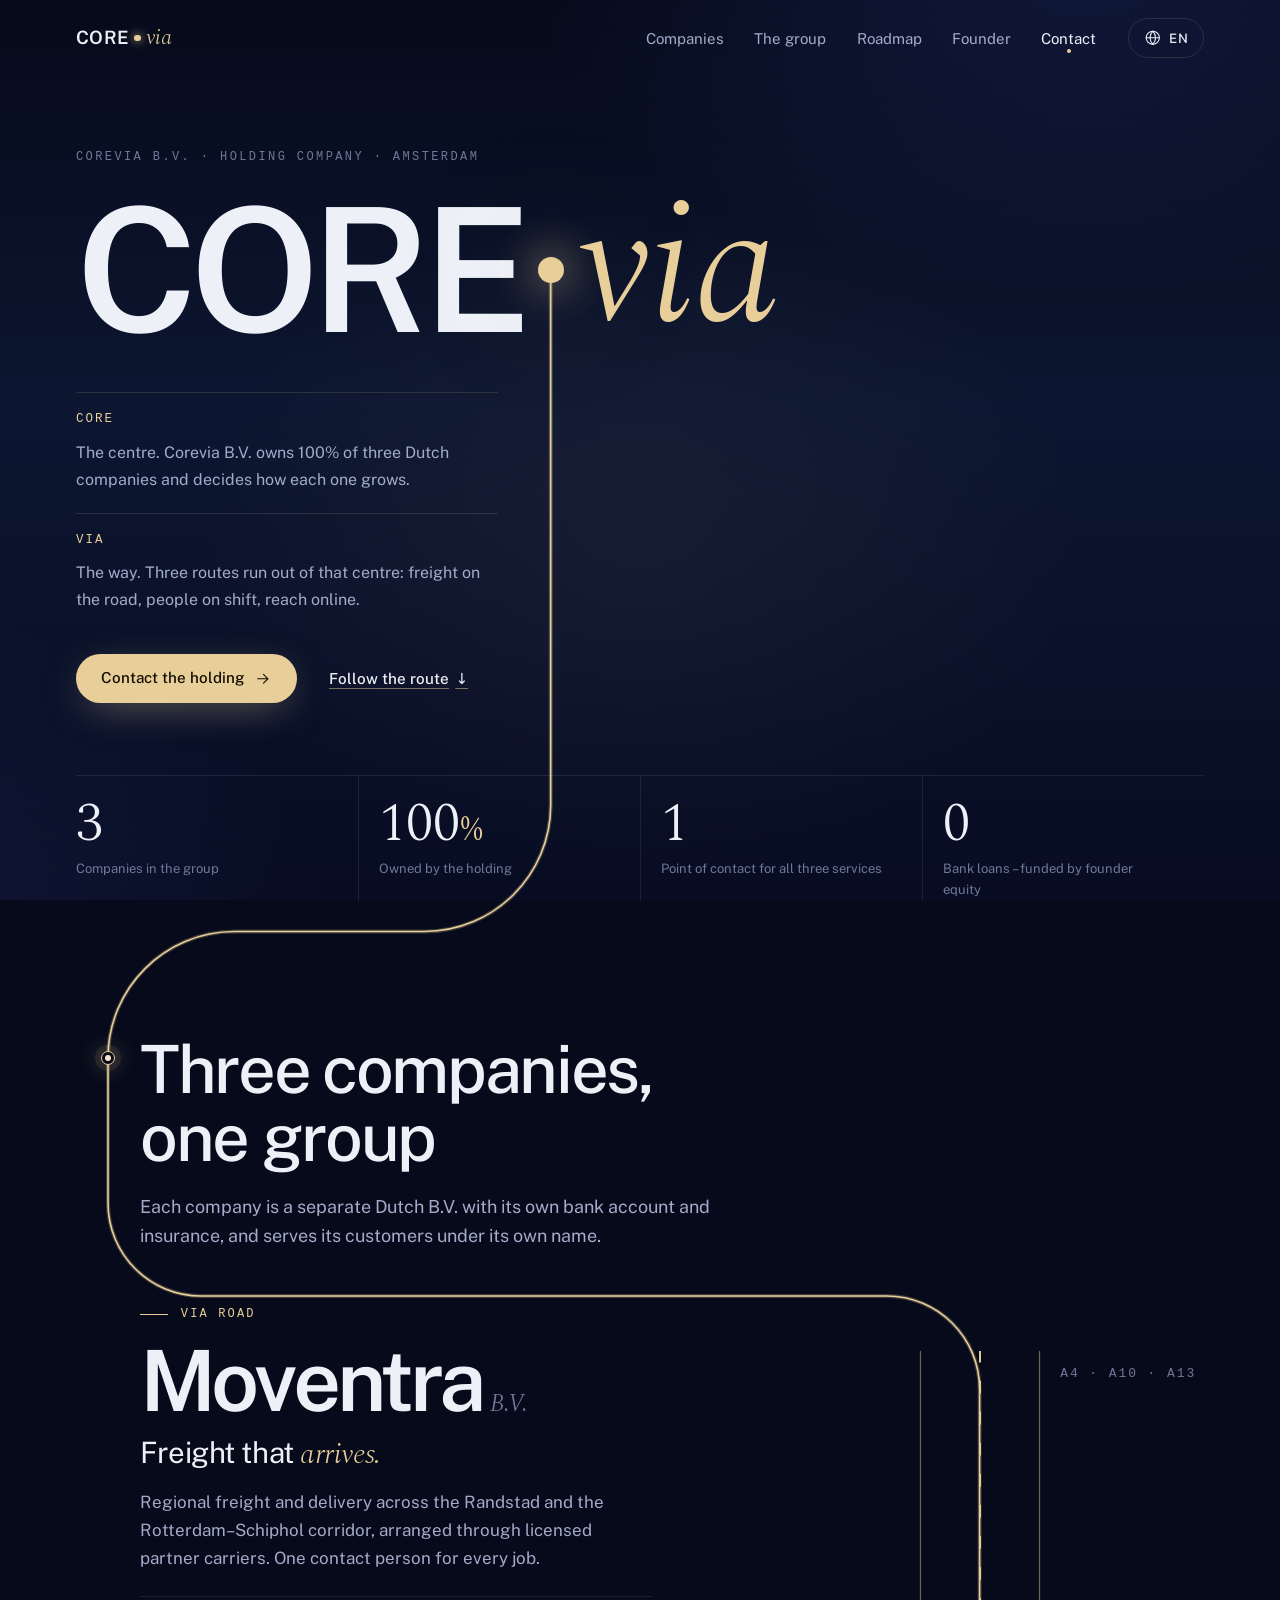
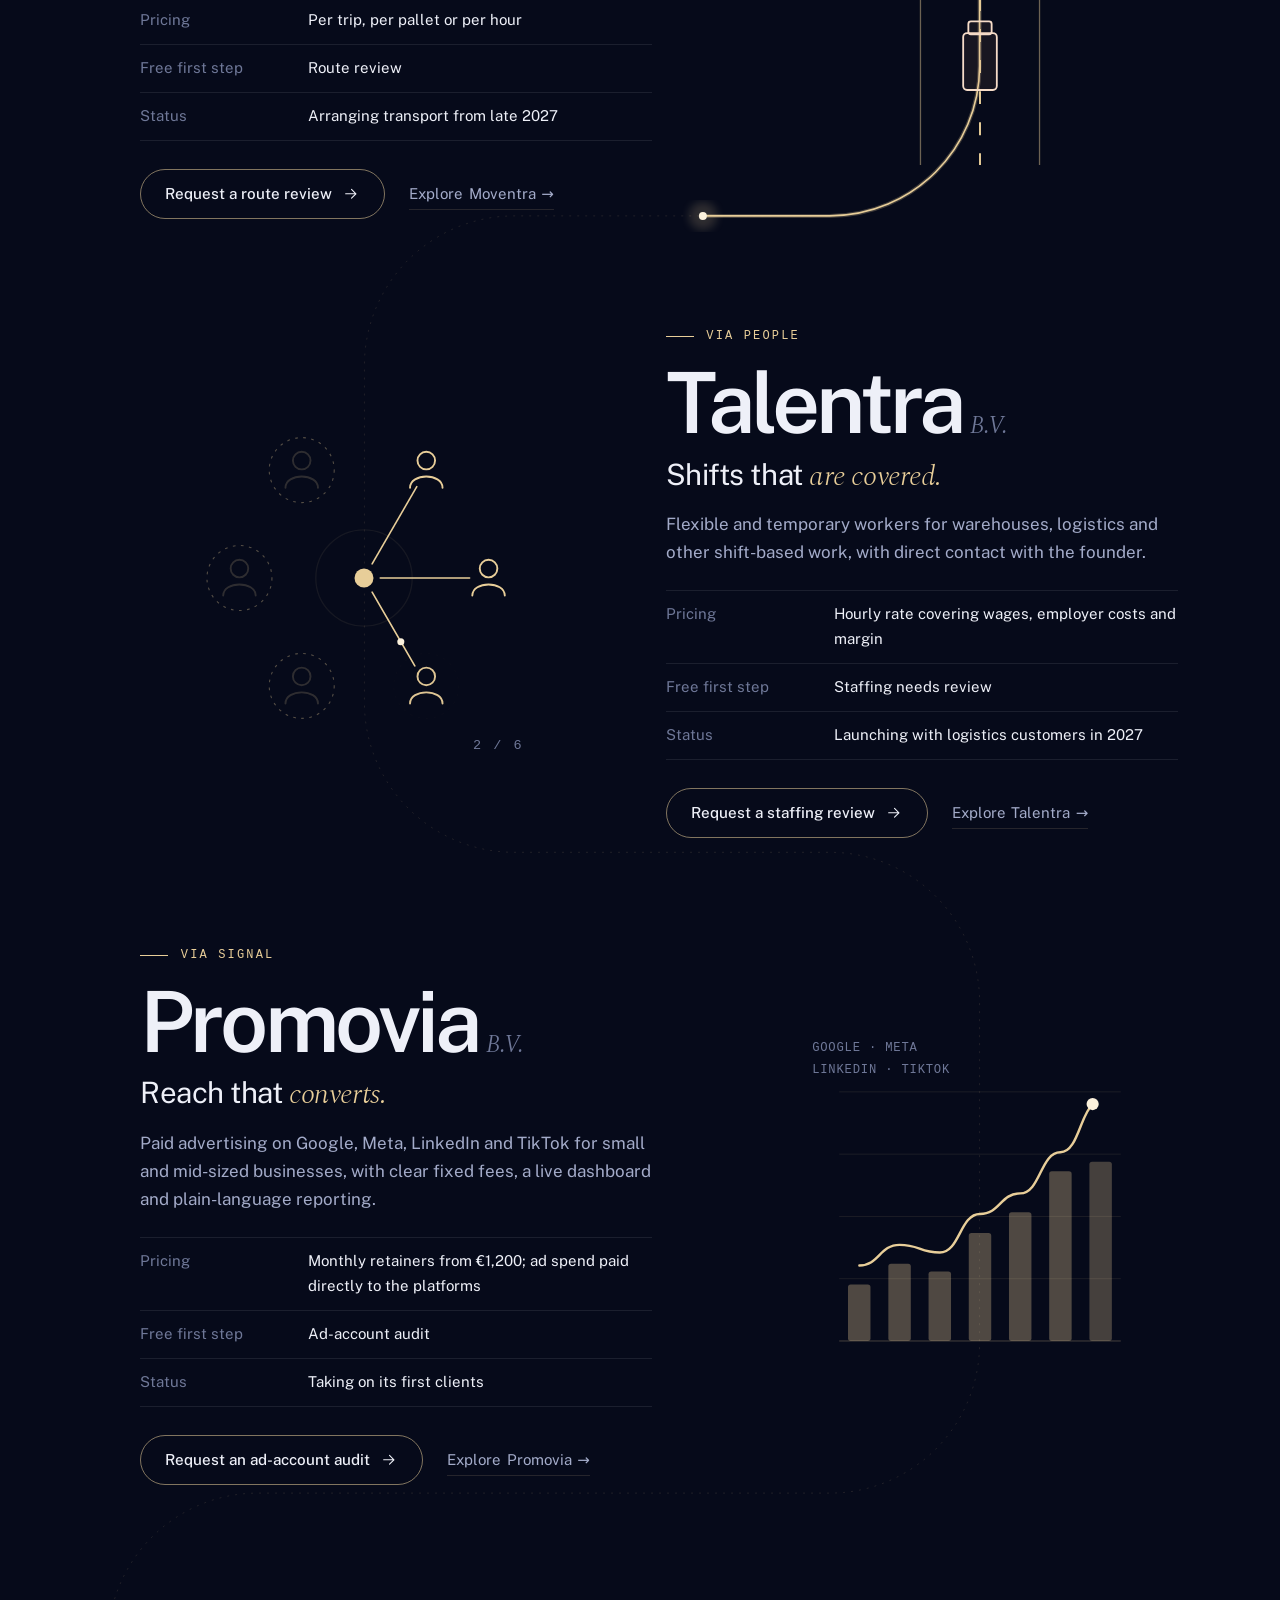
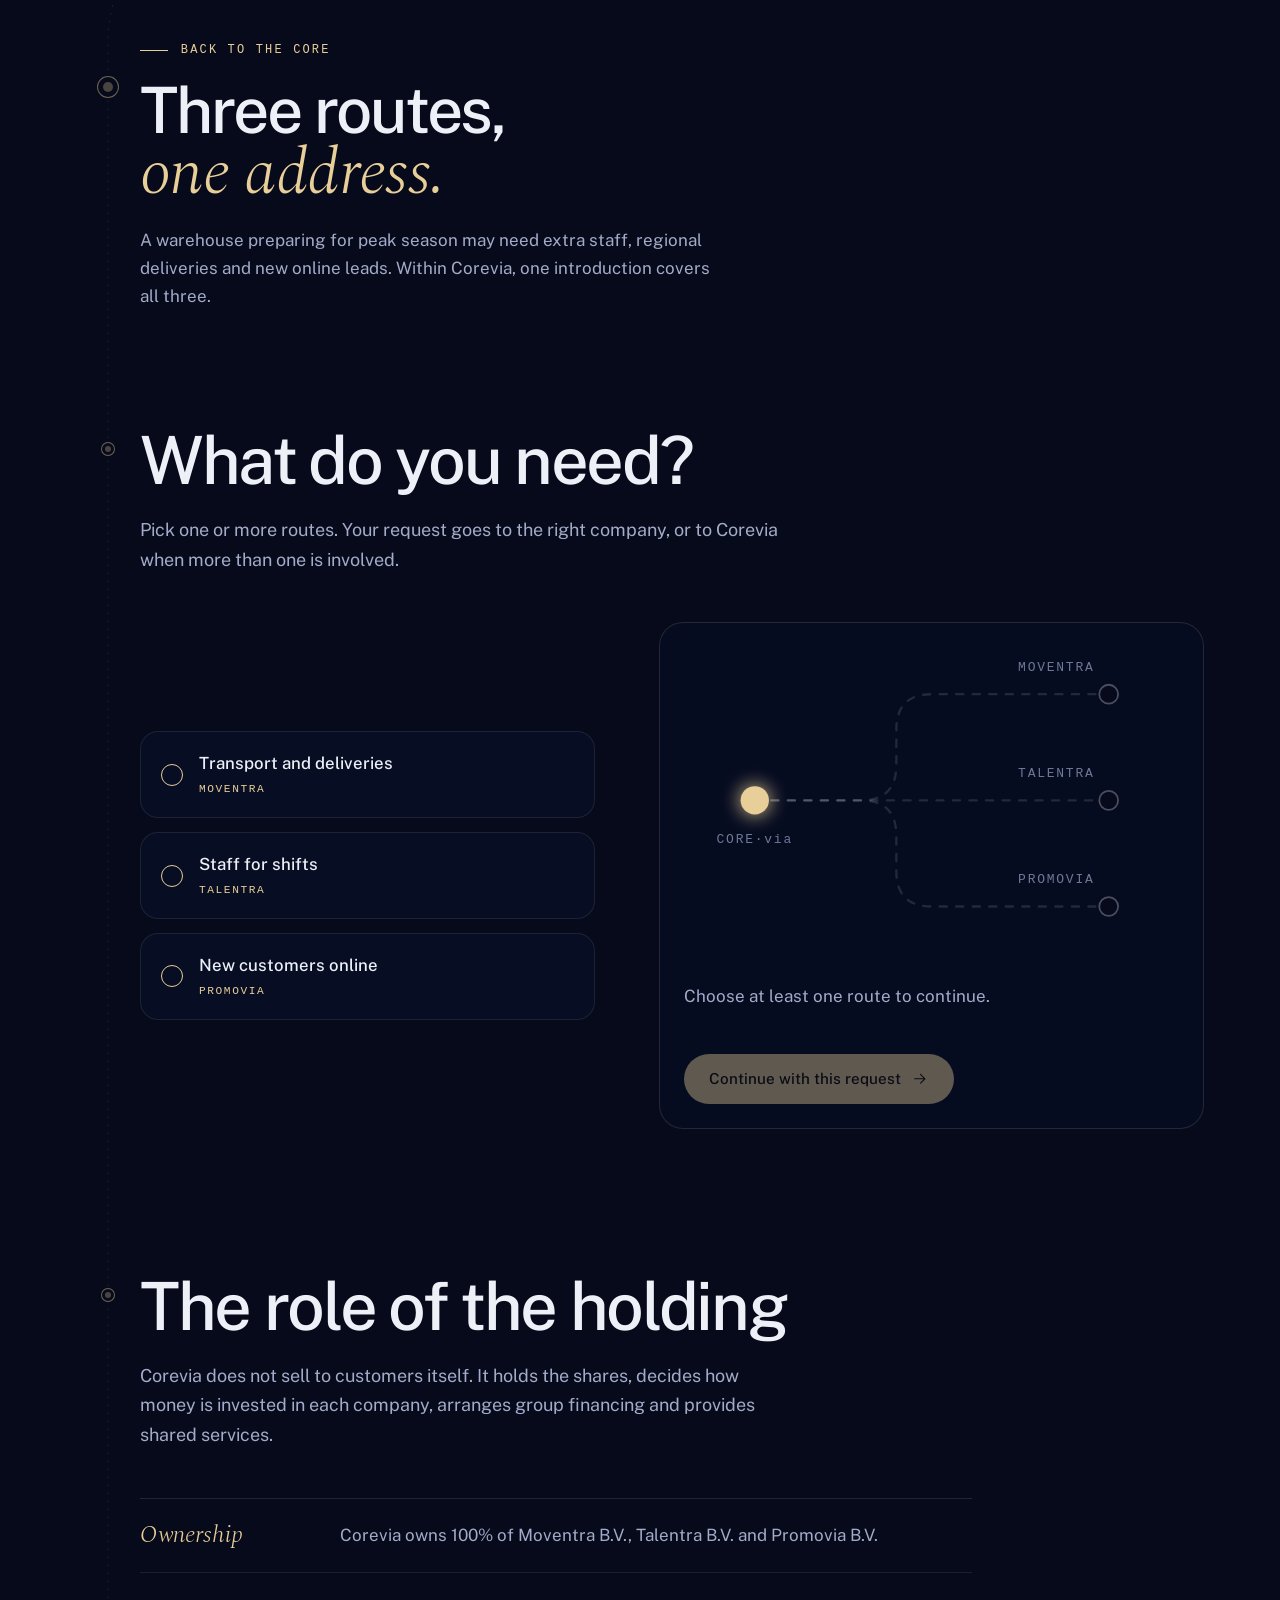
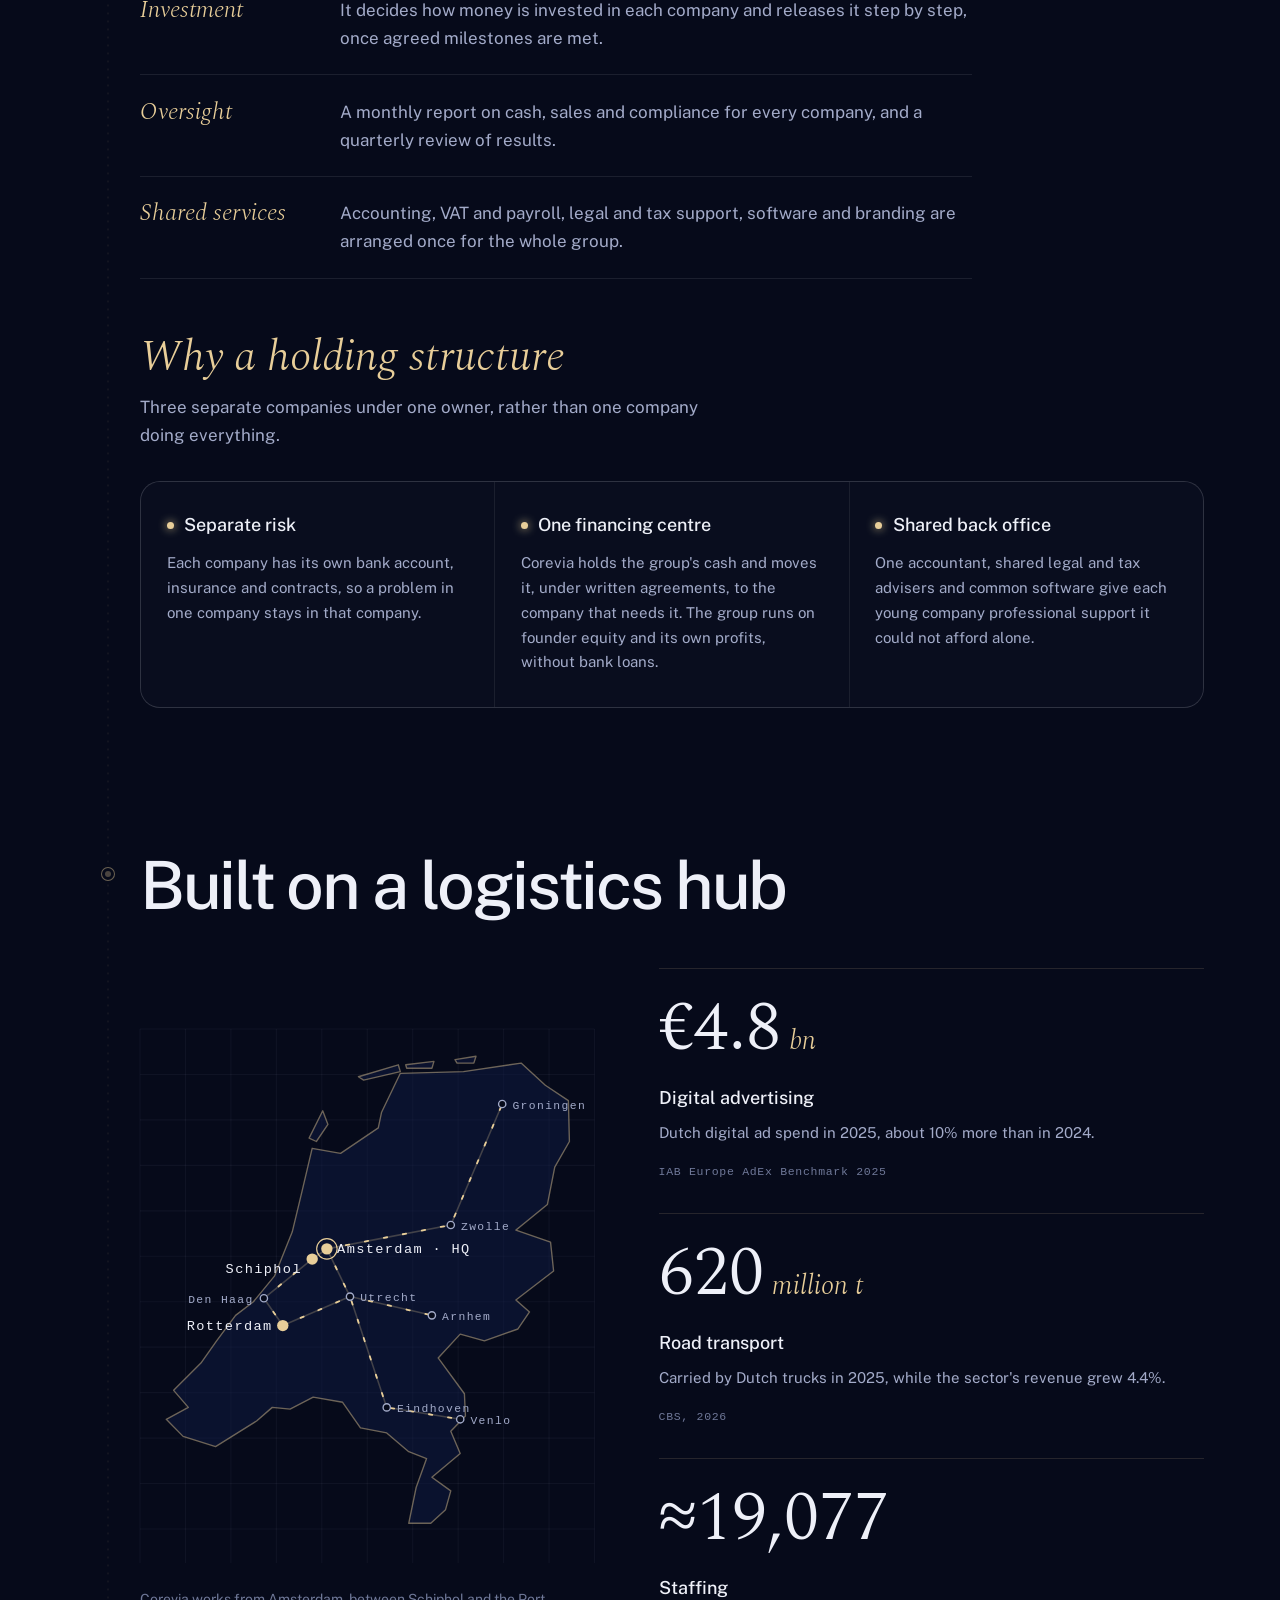
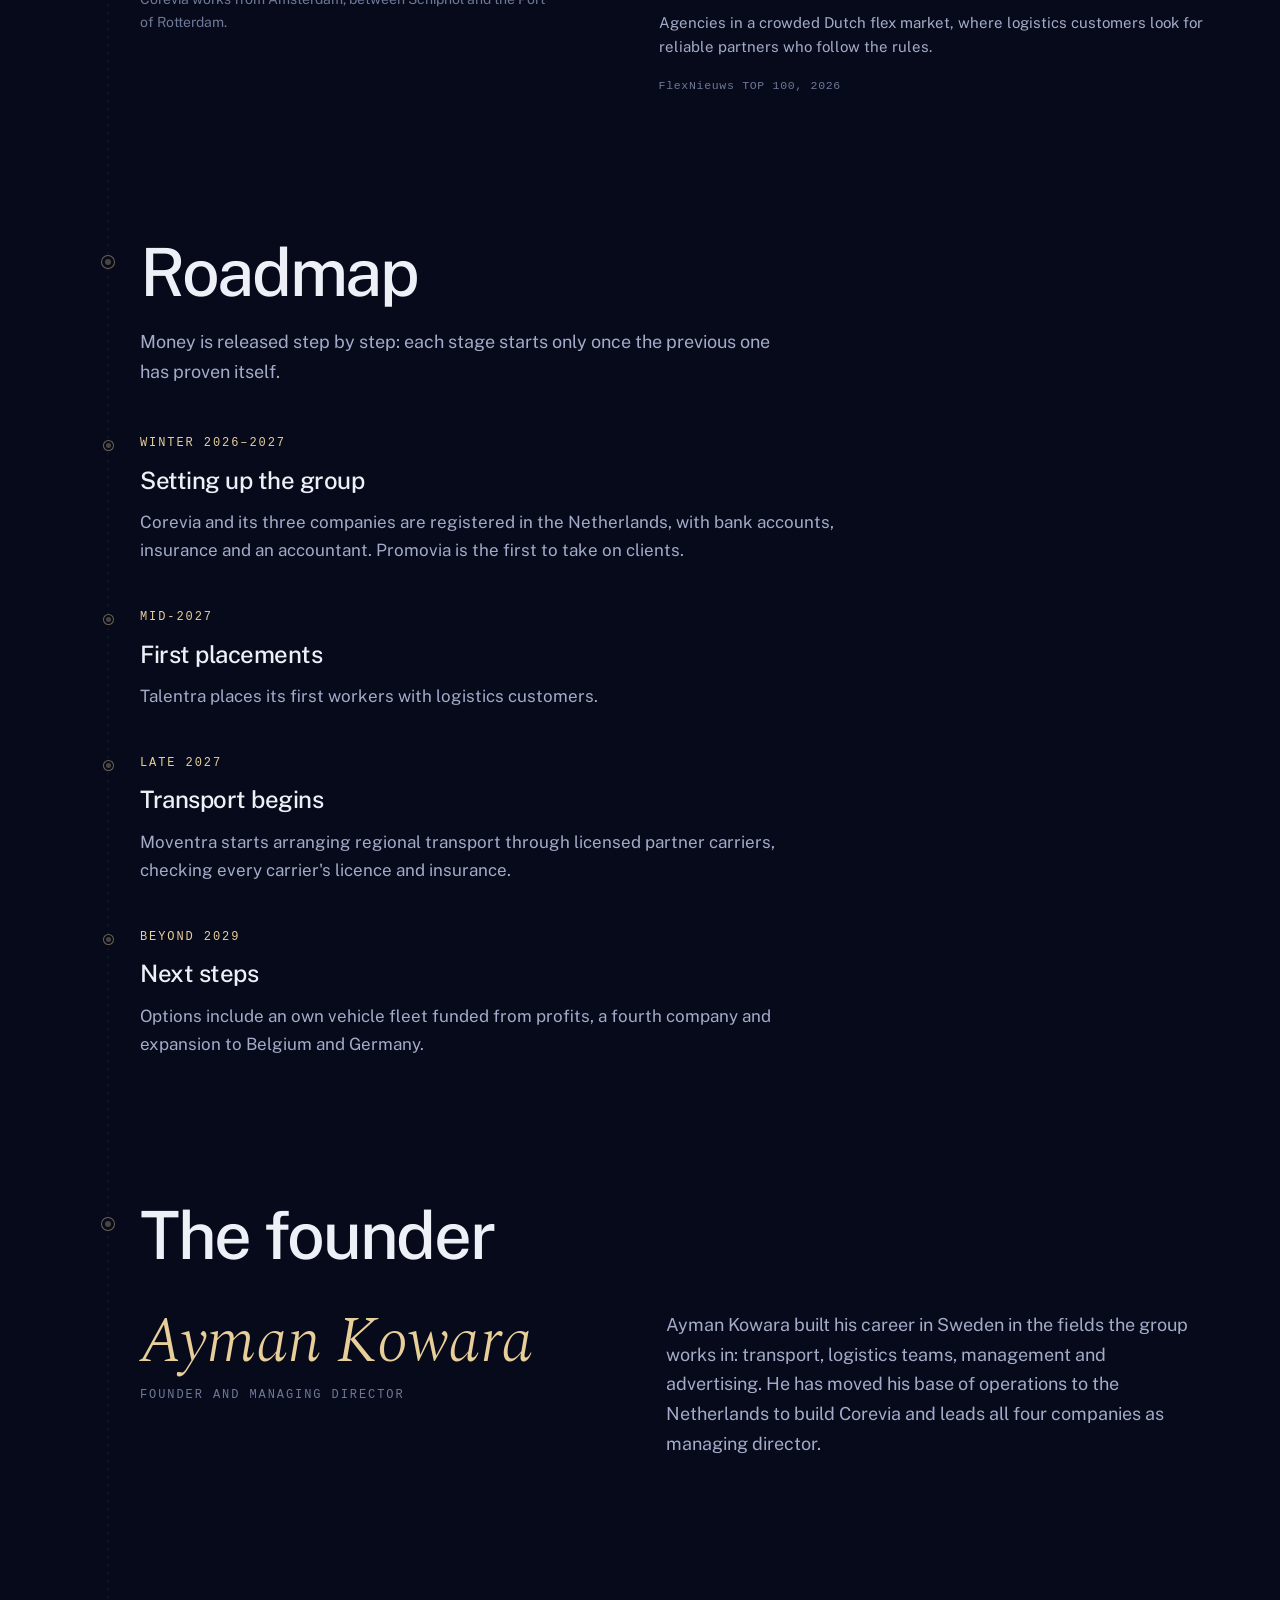
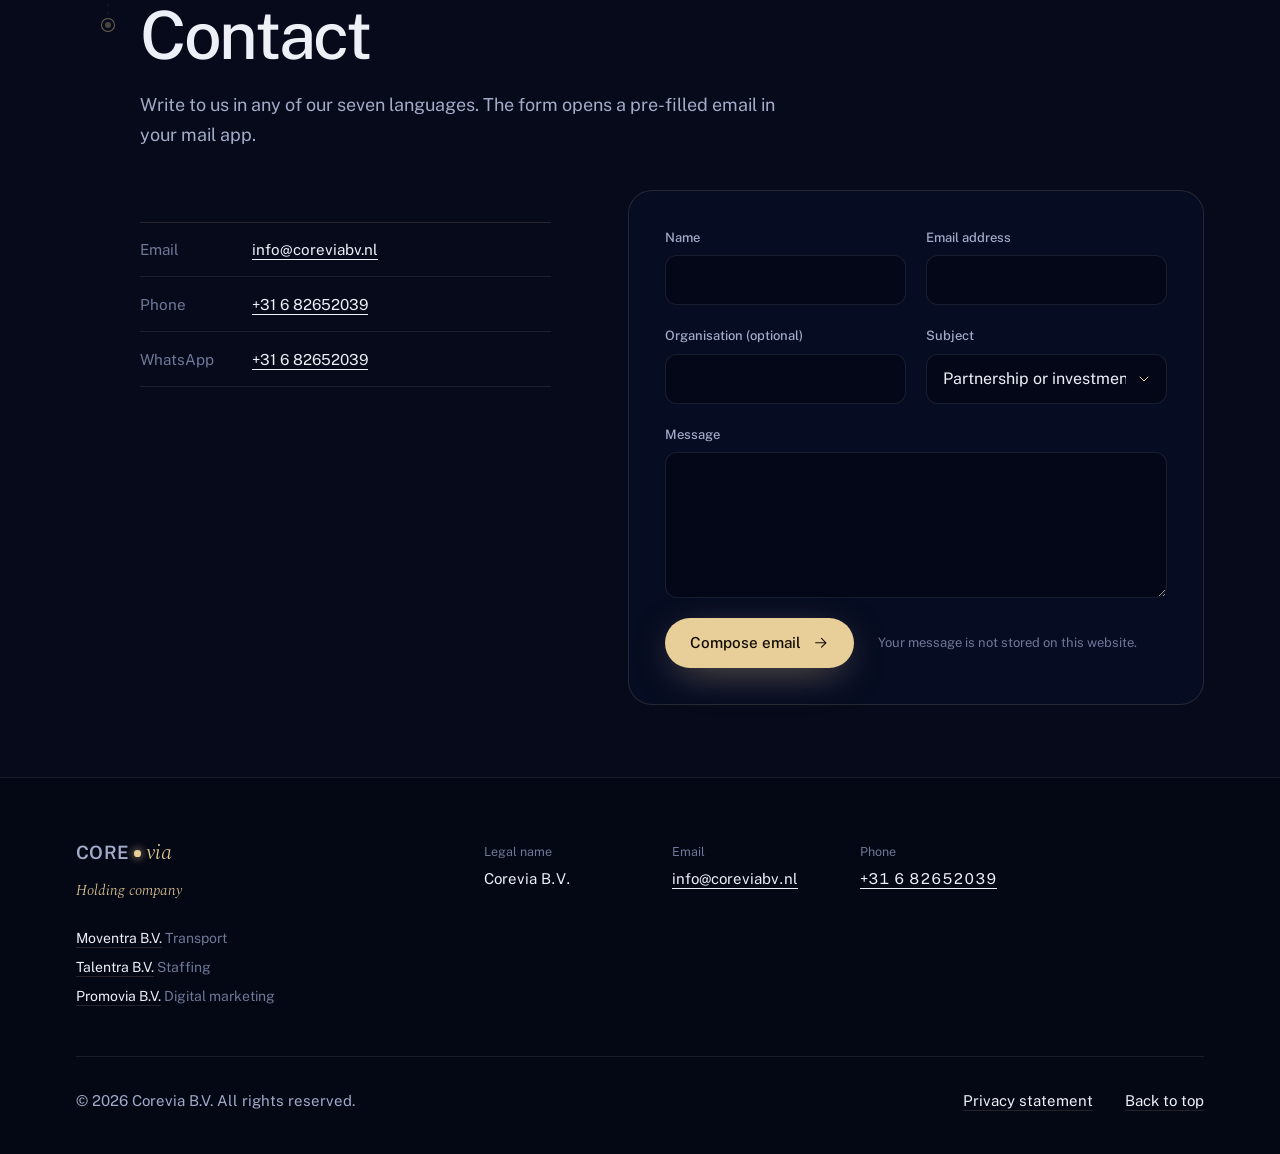
==== commit d10431e9: "Add files via upload" ====
--- a/index.html
+++ b/index.html
@@ -131,7 +131,7 @@
               <div><dt data-i18n="co.lbl.status">Status</dt><dd data-i18n="co.m.status">Late 2027</dd></div>
             </dl>
             <a class="btn btn-line" href="#contact" data-subject="moventra"><span data-i18n="co.m.cta">Request a route review</span><svg class="icon" viewBox="0 0 24 24" aria-hidden="true"><path d="M5 12h14M13 6l6 6-6 6"/></svg></a>
-            <a class="more" href="moventra.html"><span data-i18n="co.more">Explore</span> Moventra <span aria-hidden="true">→</span></a>
+            <a class="more" href="moventra"><span data-i18n="co.more">Explore</span> Moventra <span aria-hidden="true">→</span></a>
           </article>
           <div class="motif motif-road" data-node="m">
             <svg viewBox="-120 -170 240 340" aria-hidden="true">
@@ -161,7 +161,7 @@
               <div><dt data-i18n="co.lbl.status">Status</dt><dd data-i18n="co.t.status">2027</dd></div>
             </dl>
             <a class="btn btn-line" href="#contact" data-subject="talentra"><span data-i18n="co.t.cta">Request a staffing review</span><svg class="icon" viewBox="0 0 24 24" aria-hidden="true"><path d="M5 12h14M13 6l6 6-6 6"/></svg></a>
-            <a class="more" href="talentra.html"><span data-i18n="co.more">Explore</span> Talentra <span aria-hidden="true">→</span></a>
+            <a class="more" href="talentra"><span data-i18n="co.more">Explore</span> Talentra <span aria-hidden="true">→</span></a>
           </article>
         </div>
       </div>
@@ -180,7 +180,7 @@
               <div><dt data-i18n="co.lbl.status">Status</dt><dd data-i18n="co.p.status">Open</dd></div>
             </dl>
             <a class="btn btn-line" href="#contact" data-subject="promovia"><span data-i18n="co.p.cta">Request an ad-account audit</span><svg class="icon" viewBox="0 0 24 24" aria-hidden="true"><path d="M5 12h14M13 6l6 6-6 6"/></svg></a>
-            <a class="more" href="promovia.html"><span data-i18n="co.more">Explore</span> Promovia <span aria-hidden="true">→</span></a>
+            <a class="more" href="promovia"><span data-i18n="co.more">Explore</span> Promovia <span aria-hidden="true">→</span></a>
           </article>
           <div class="motif motif-growth" data-node="p">
             <svg viewBox="-130 -130 260 260" aria-hidden="true" class="p-growth"></svg>
@@ -383,7 +383,7 @@
       </div>
       <div class="footer-bottom">
         <p data-i18n="footer.rights">© Corevia B.V.</p>
-        <nav aria-label="Legal"><a href="privacy.html" data-i18n="footer.privacy">Privacy statement</a><a href="#top" data-i18n="footer.top">Back to top</a></nav>
+        <nav aria-label="Legal"><a href="privacy" data-i18n="footer.privacy">Privacy statement</a><a href="#top" data-i18n="footer.top">Back to top</a></nav>
       </div>
     </div>
   </footer>
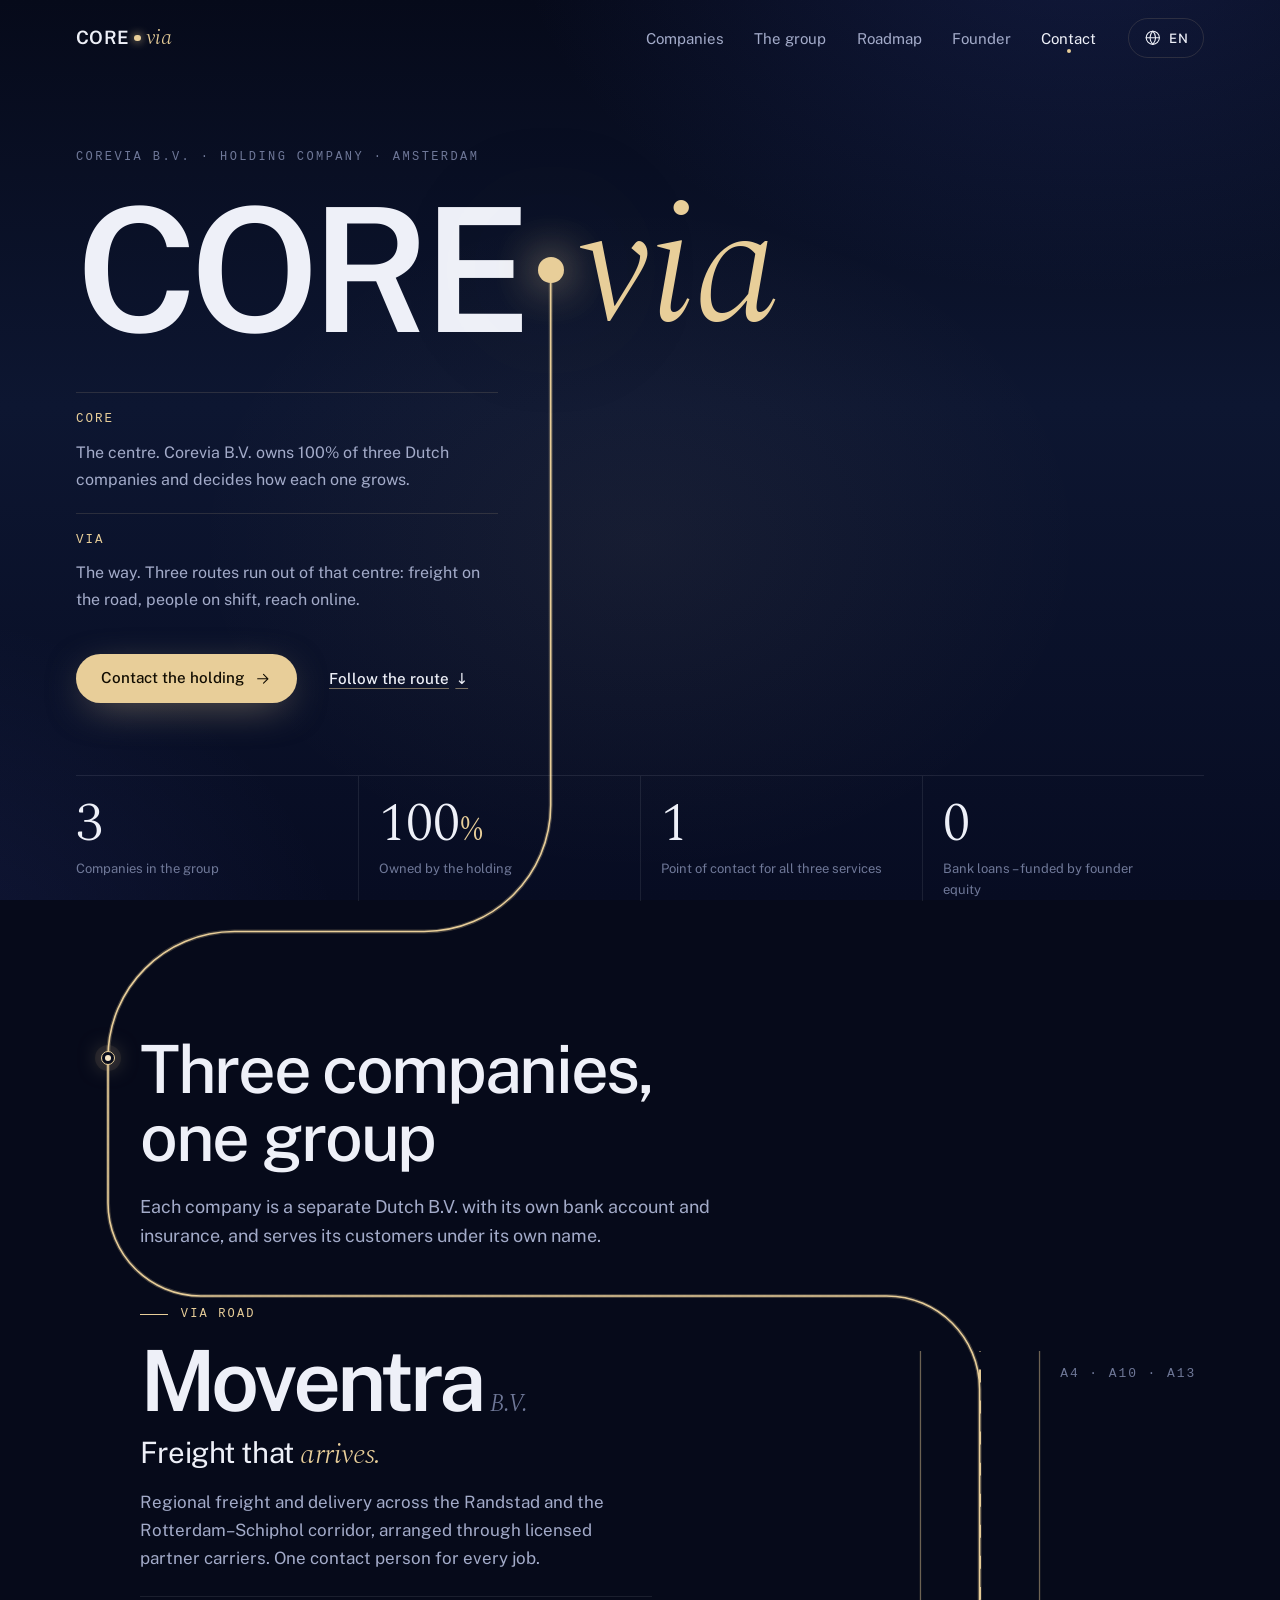
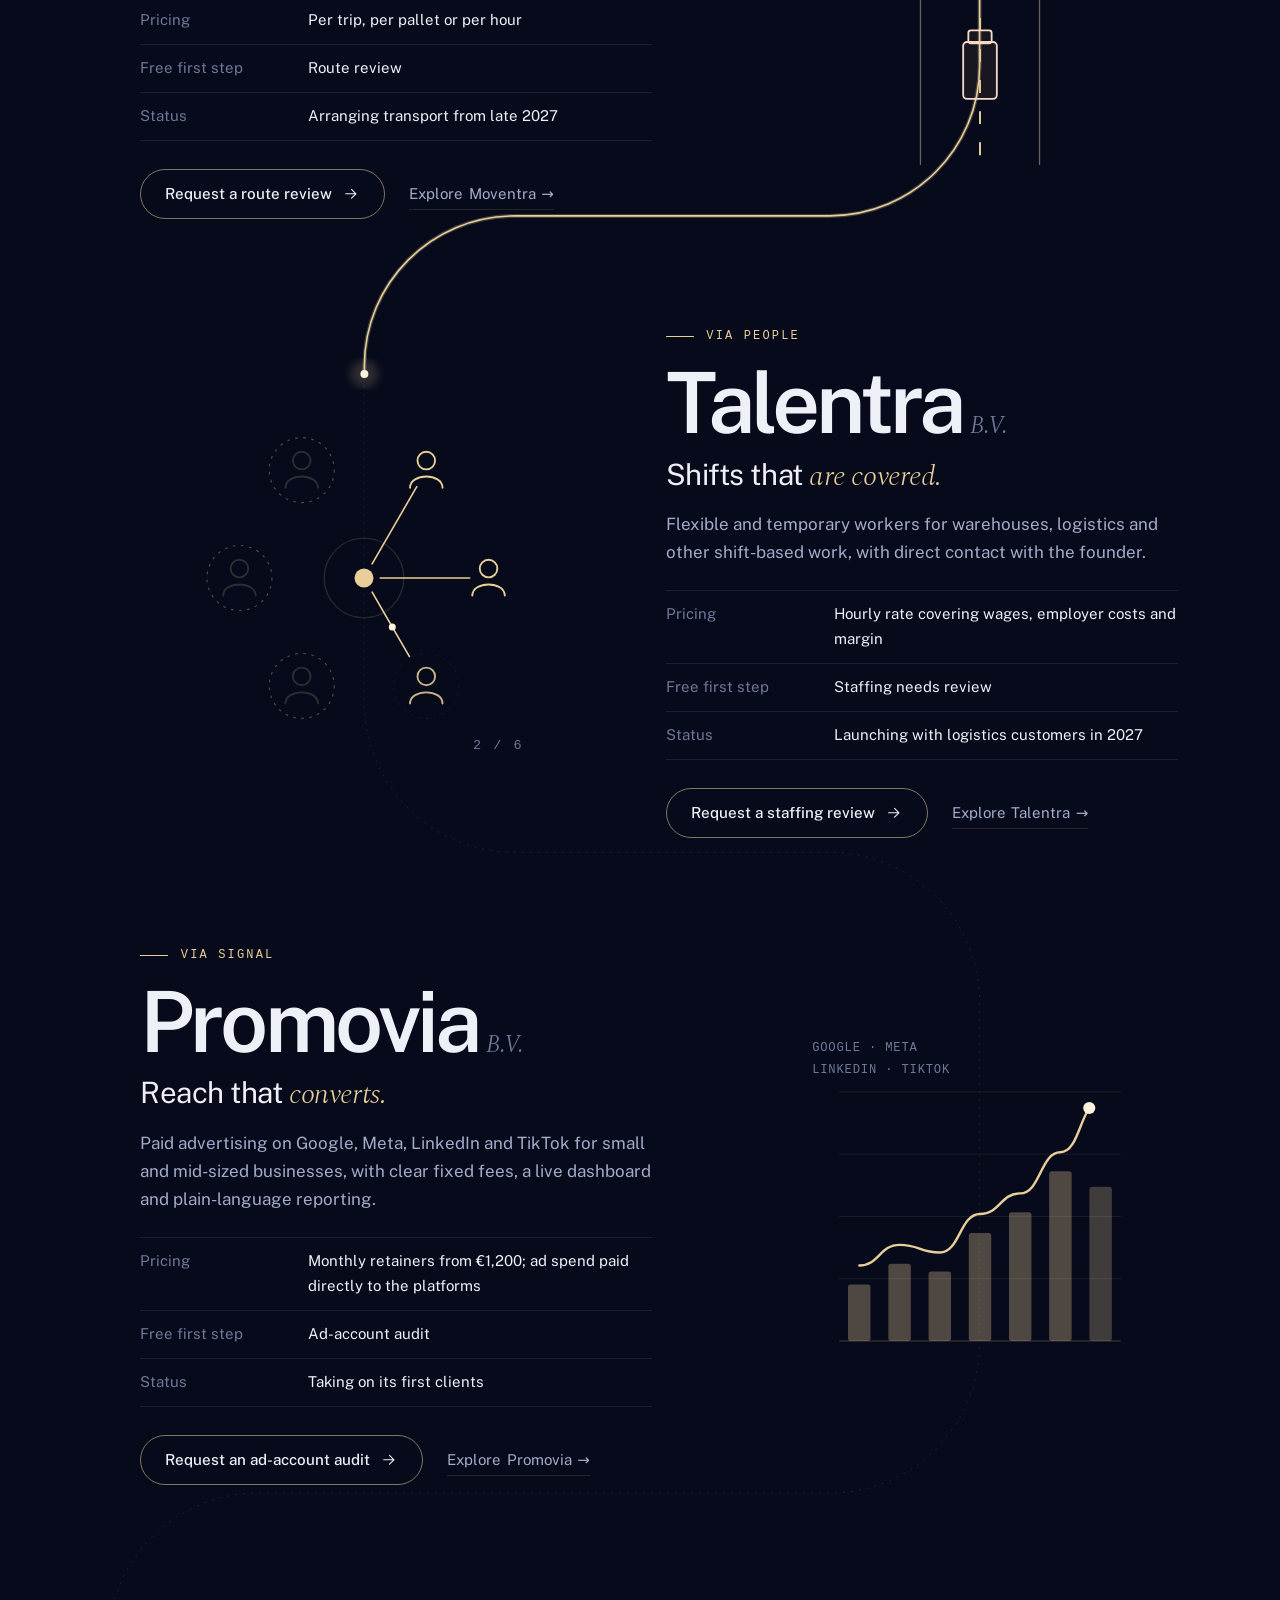
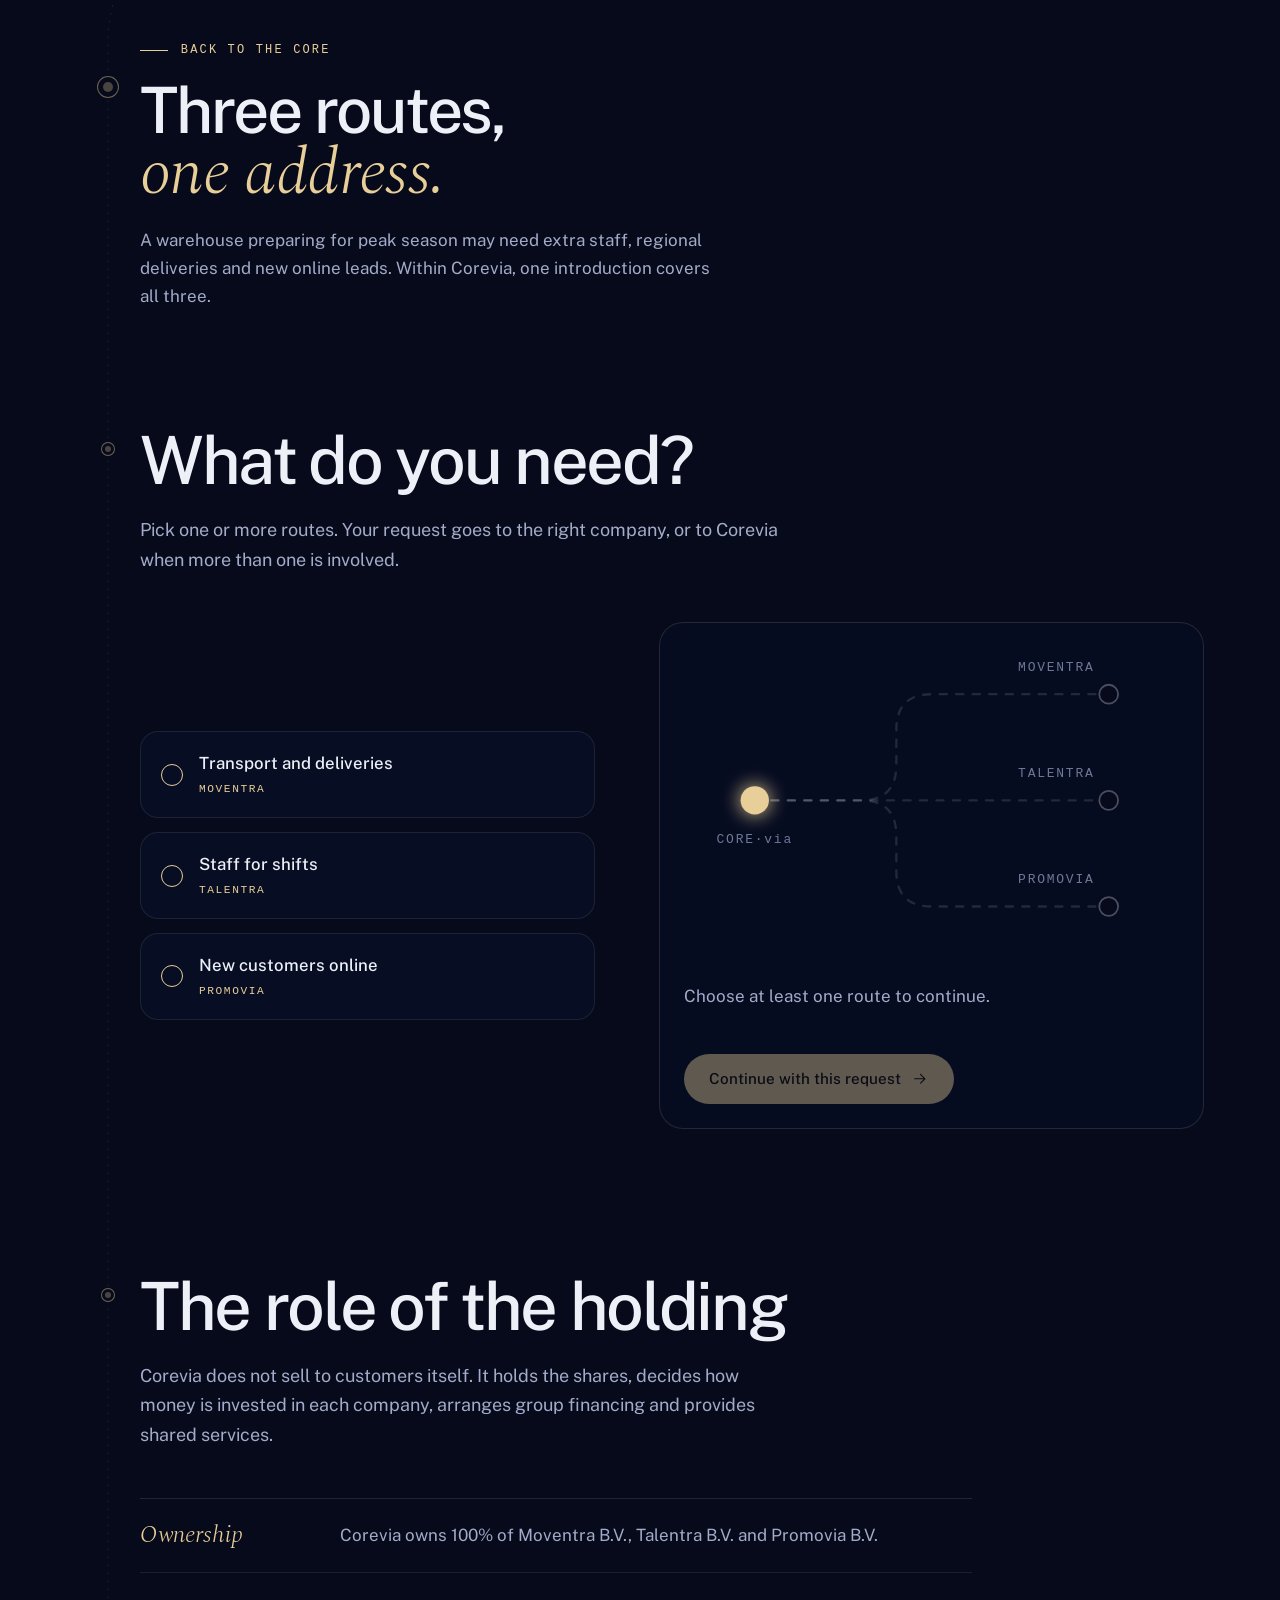
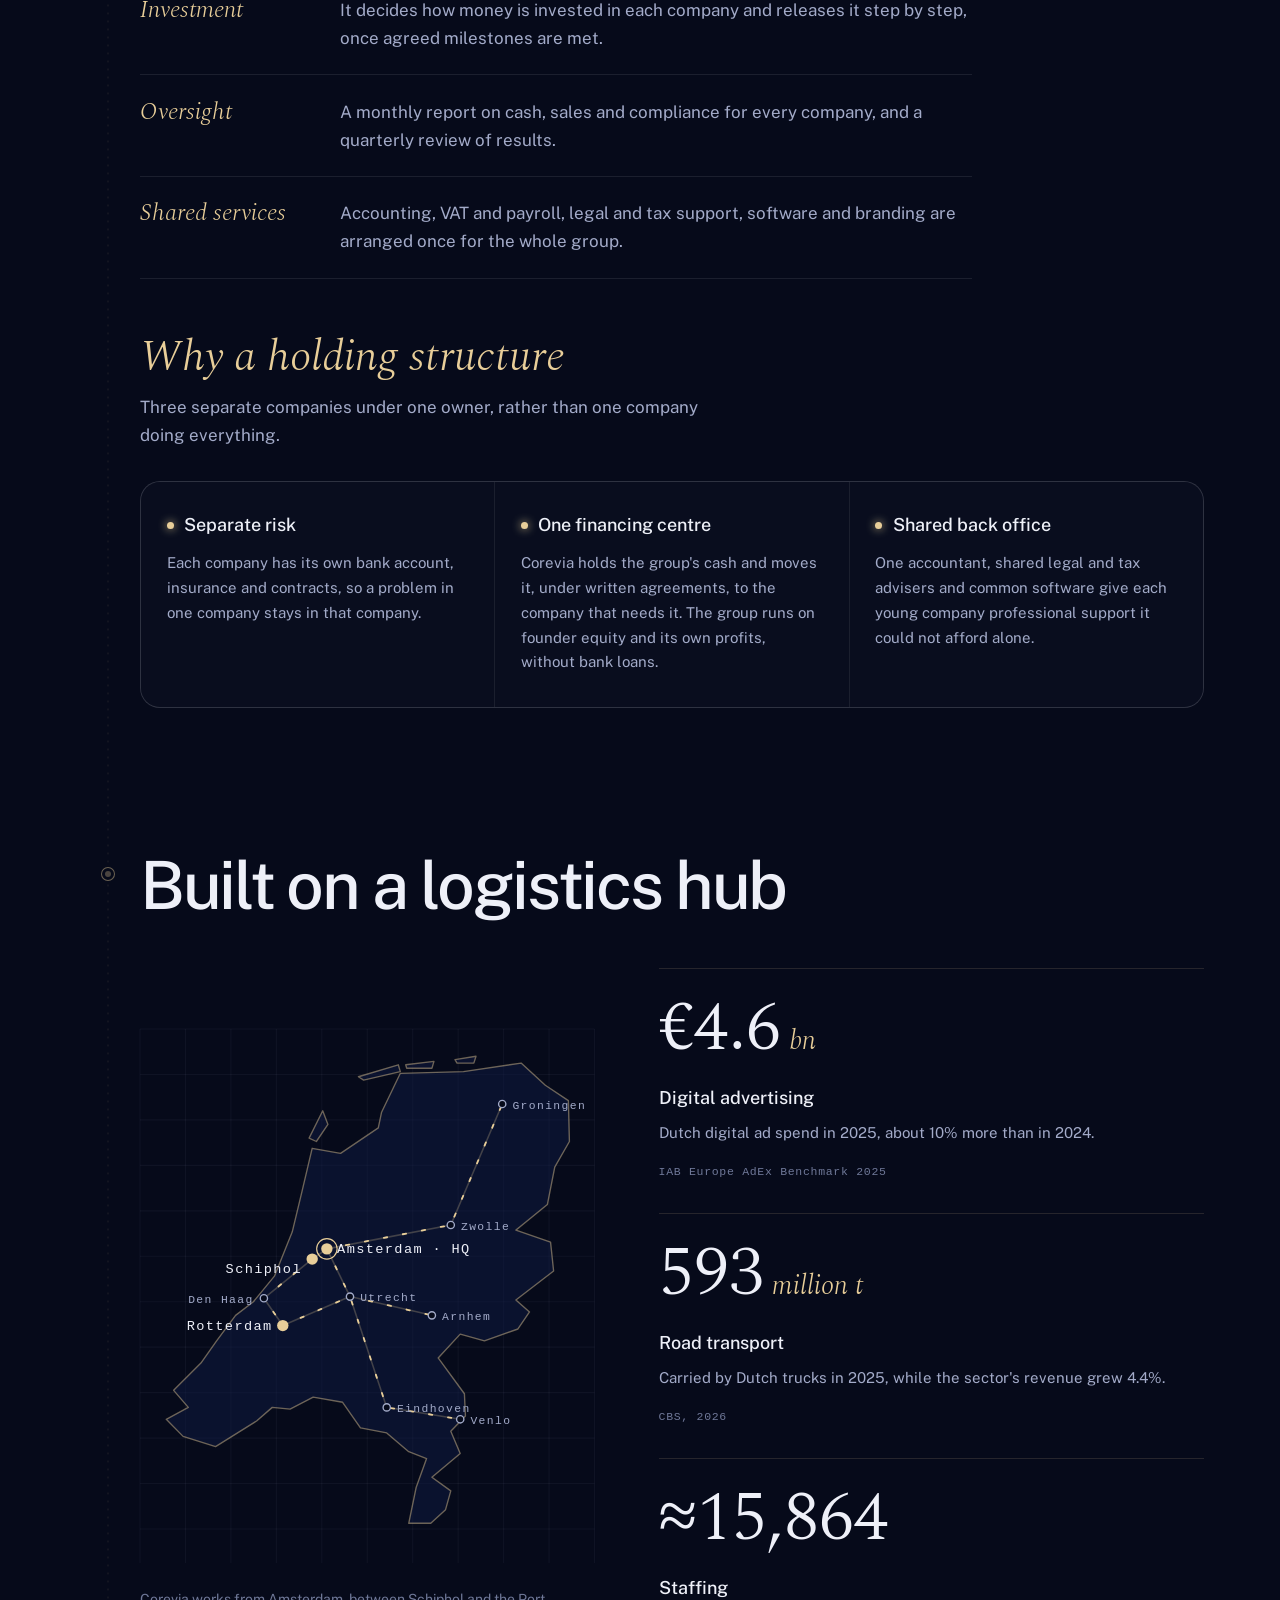
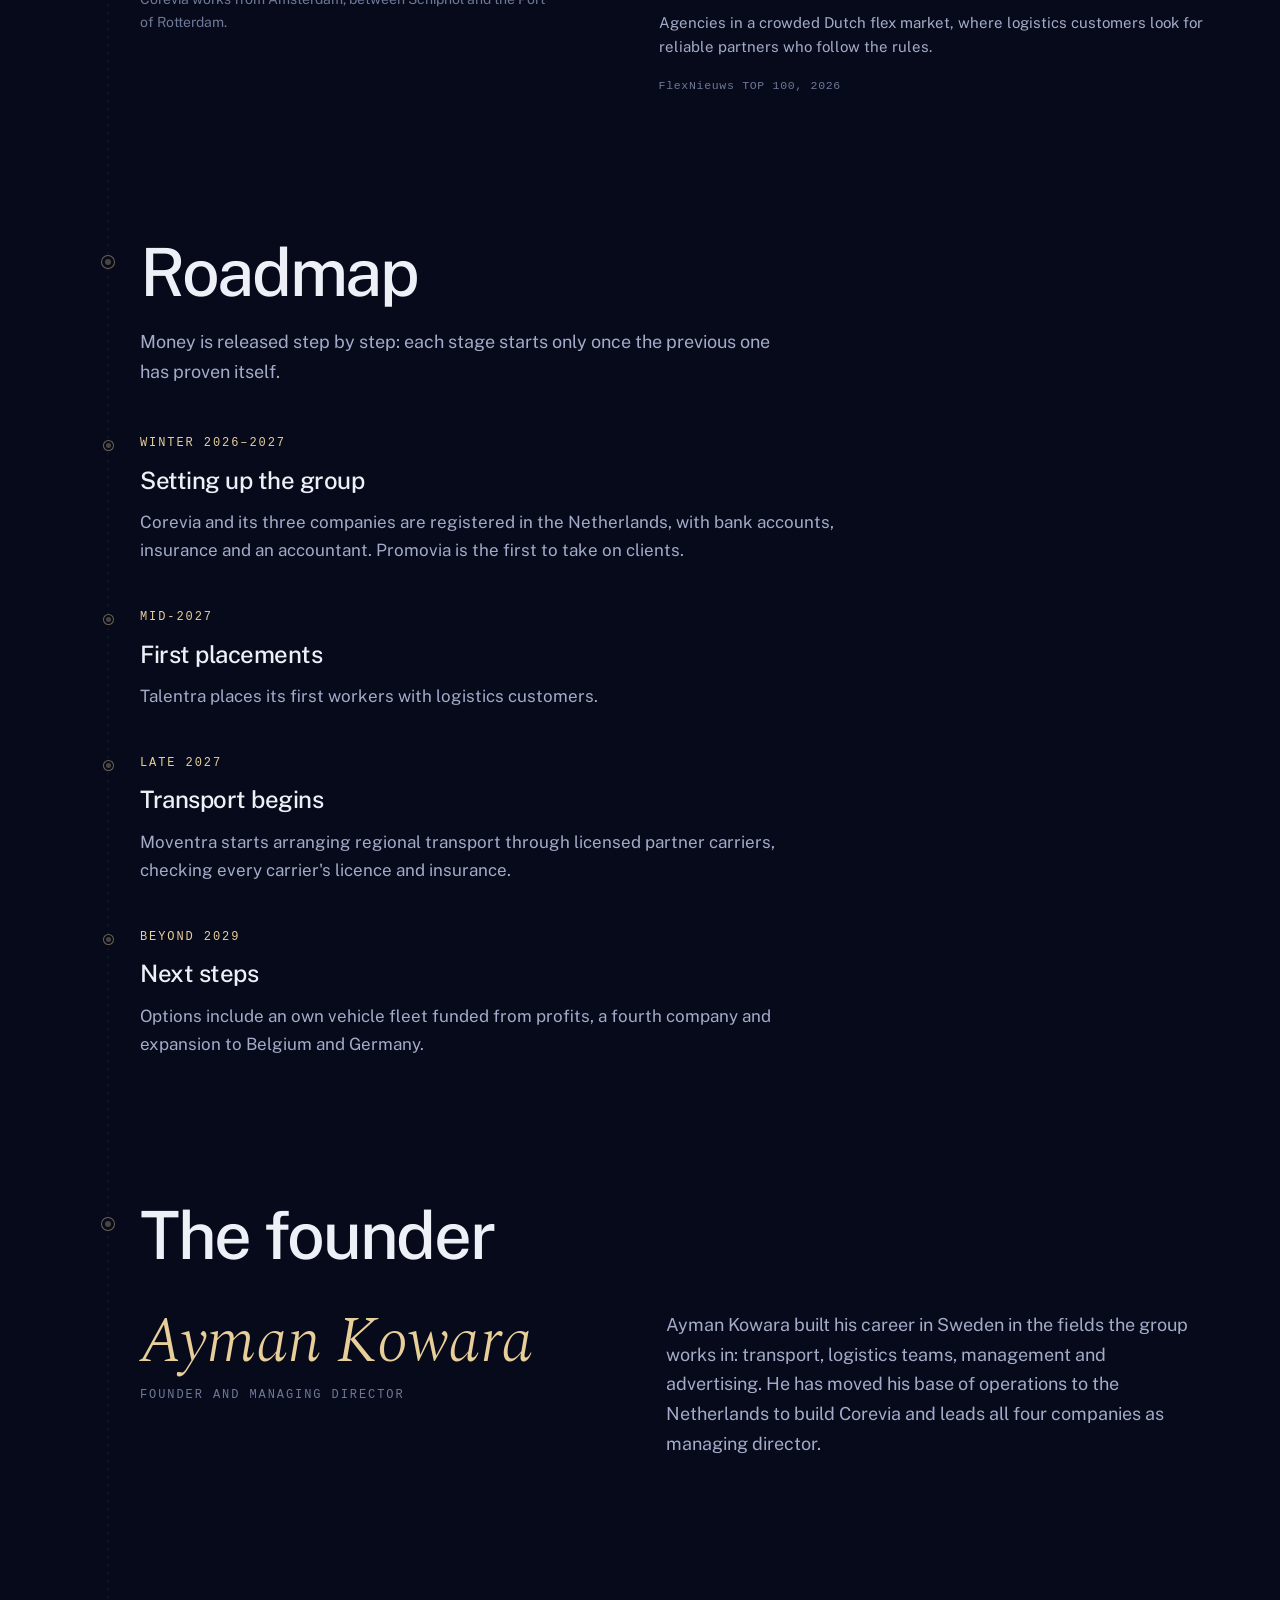
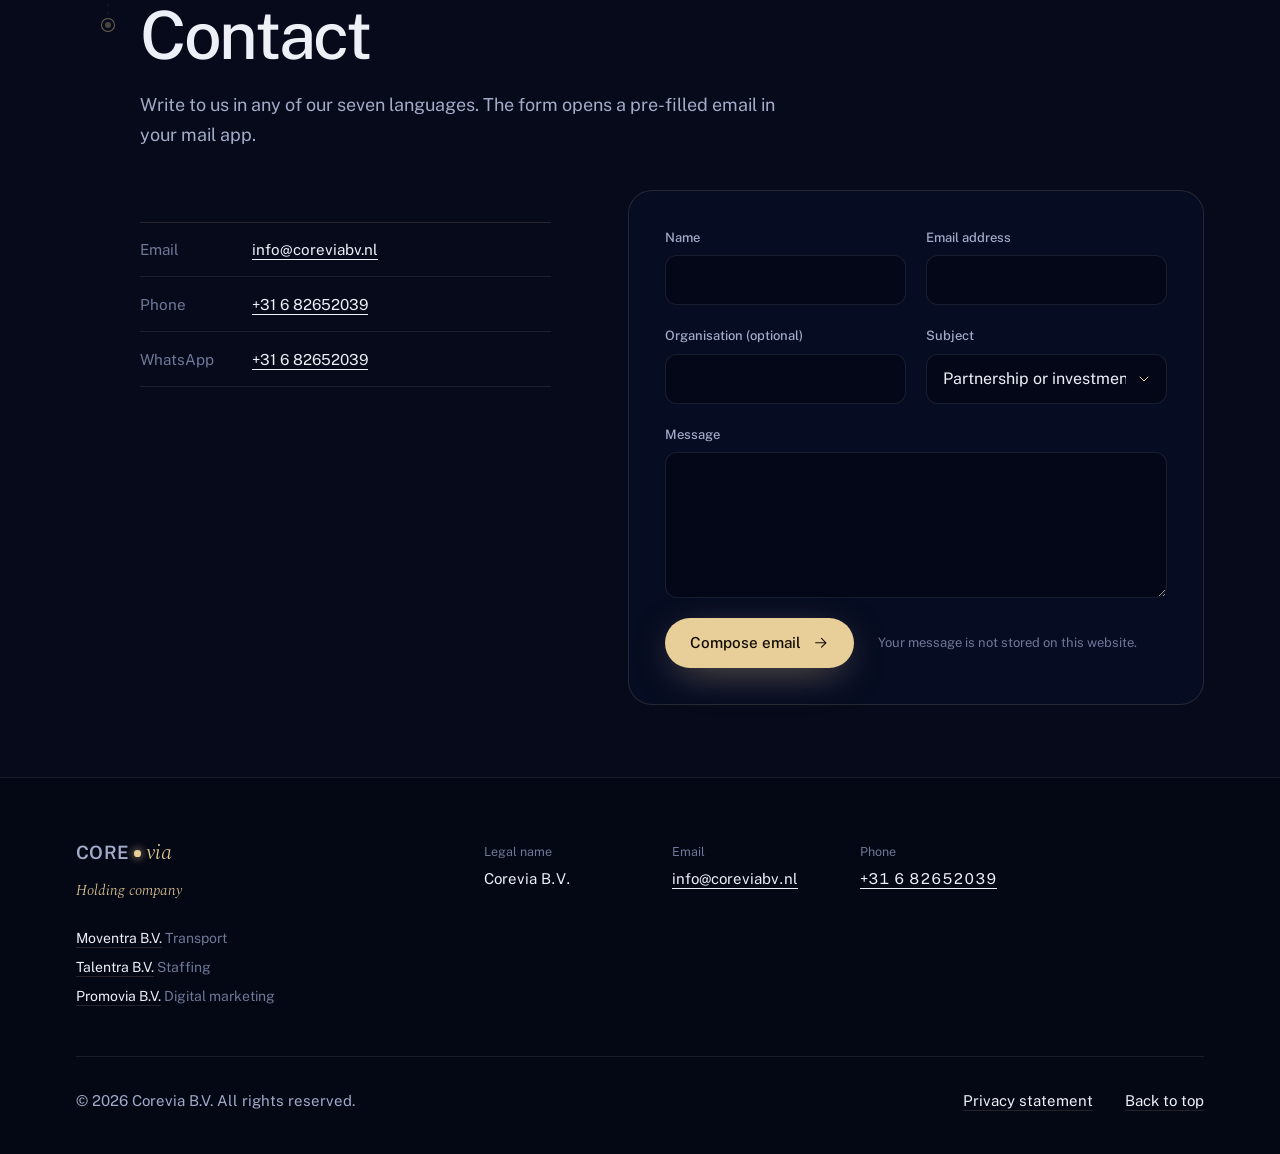
==== commit 4db784f6: "Add files via upload" ====
--- a/index.html
+++ b/index.html
@@ -20,7 +20,7 @@
   </script>
   <link rel="preload" href="assets/fonts/spectral-latin-300-italic.woff2" as="font" type="font/woff2" crossorigin>
   <link rel="preload" href="assets/fonts/public-sans-latin-400-normal.woff2" as="font" type="font/woff2" crossorigin>
-  <link rel="stylesheet" href="css/via.css">
+  <link rel="stylesheet" href="css/via.css?v=20261126c">
   <script>
     document.documentElement.classList.add("js");
   </script>
@@ -393,15 +393,15 @@
     <span data-i18n="wa.label">WhatsApp</span>
   </a>
 
-  <script src="js/config.js"></script>
-  <script src="js/jobs.js"></script>
-  <script src="js/translations.js"></script>
-  <script src="js/translations-group.js"></script>
-  <script src="js/translations-via.js"></script>
-  <script src="js/translations-extra.js"></script>
-  <script src="js/translations-plans.js"></script>
-  <script src="js/main.js"></script>
-  <script src="js/via.js"></script>
-  <script src="js/site.js"></script>
+  <script src="js/config.js?v=20261126c"></script>
+  <script src="js/jobs.js?v=20261126c"></script>
+  <script src="js/translations.js?v=20261126c"></script>
+  <script src="js/translations-group.js?v=20261126c"></script>
+  <script src="js/translations-via.js?v=20261126c"></script>
+  <script src="js/translations-extra.js?v=20261126c"></script>
+  <script src="js/translations-plans.js?v=20261126c"></script>
+  <script src="js/main.js?v=20261126c"></script>
+  <script src="js/via.js?v=20261126c"></script>
+  <script src="js/site.js?v=20261126c"></script>
 </body>
 </html>
--- a/css/via.css
+++ b/css/via.css
@@ -395,7 +395,6 @@
   .primary-nav a { display: block; padding-block: 1rem; font-size: 1.125rem; color: var(--ink); }
   .primary-nav a::after { display: none; }
   .stop-grid, .stop.alt .stop-grid { grid-template-columns: minmax(0, 1fr); padding-left: calc(var(--gutter) + var(--rail)); }
-  .motif { display: none; }
   .stop-card { position: relative; }
   .card-node { display: block; }
   .about-grid, .fd-grid, .contact-grid { grid-template-columns: minmax(0, 1fr); }
@@ -551,7 +550,6 @@
 
 @media (max-width: 68rem) {
   .needs-grid, .market-grid, .cp-grid { grid-template-columns: minmax(0, 1fr); }
-  .cp-grid .motif { display: none; }
   .metro { display: none; }
 }
 @media (max-width: 40rem) {
@@ -637,3 +635,10 @@
 .wa:hover span, .wa:focus-visible span { max-width: 8rem; opacity: 1; margin-left: .55rem; }
 @media (hover: none) { .wa span { display: none; } }
 [hidden] { display: none !important; }
+
+/* Tablet and phone: the company animations sit under each card, smaller, instead of disappearing. */
+@media (max-width: 68rem) {
+  .stop-grid .motif, .cp-grid .motif { order: 2; justify-self: start; width: min(78%, 17rem); margin-top: -.5rem; }
+  .stop-grid .motif-road, .cp-grid .motif-road { width: min(56%, 12.5rem); }
+  .cp-grid .motif { margin-top: 1rem; }
+}
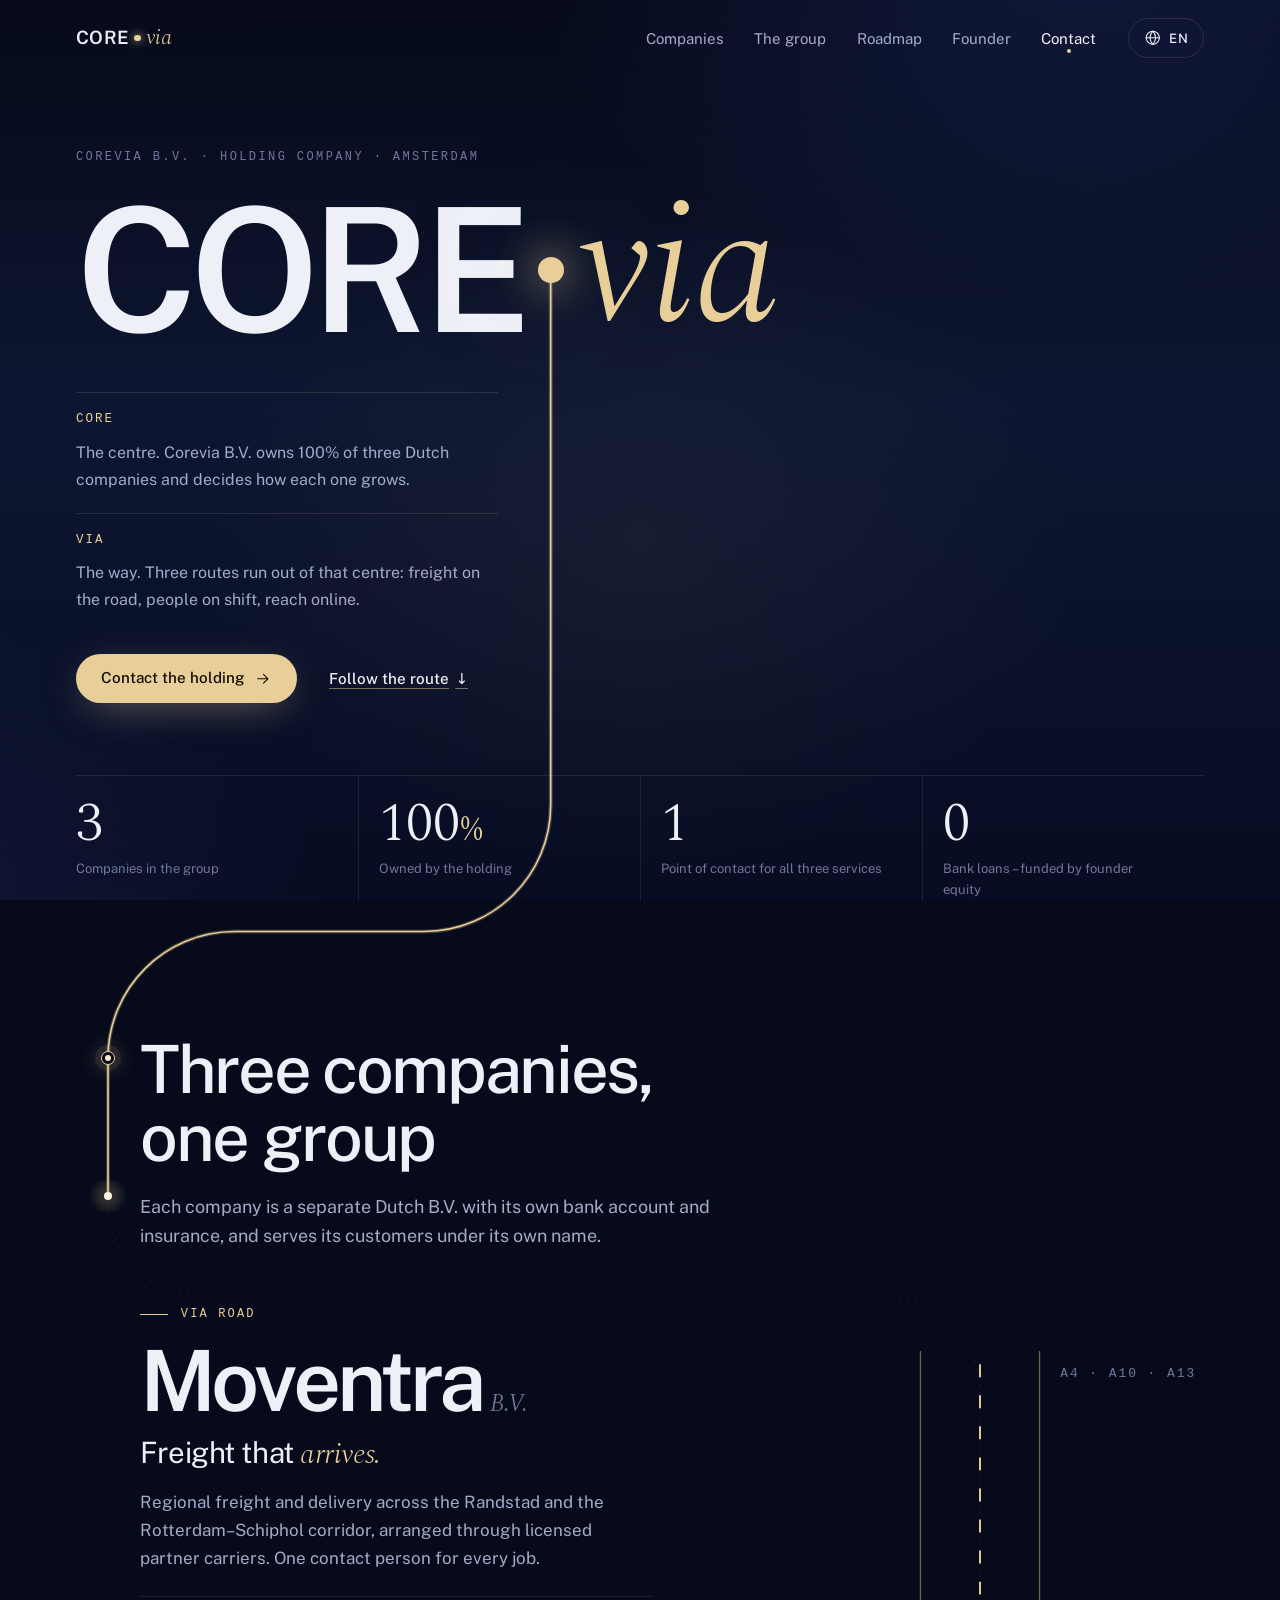
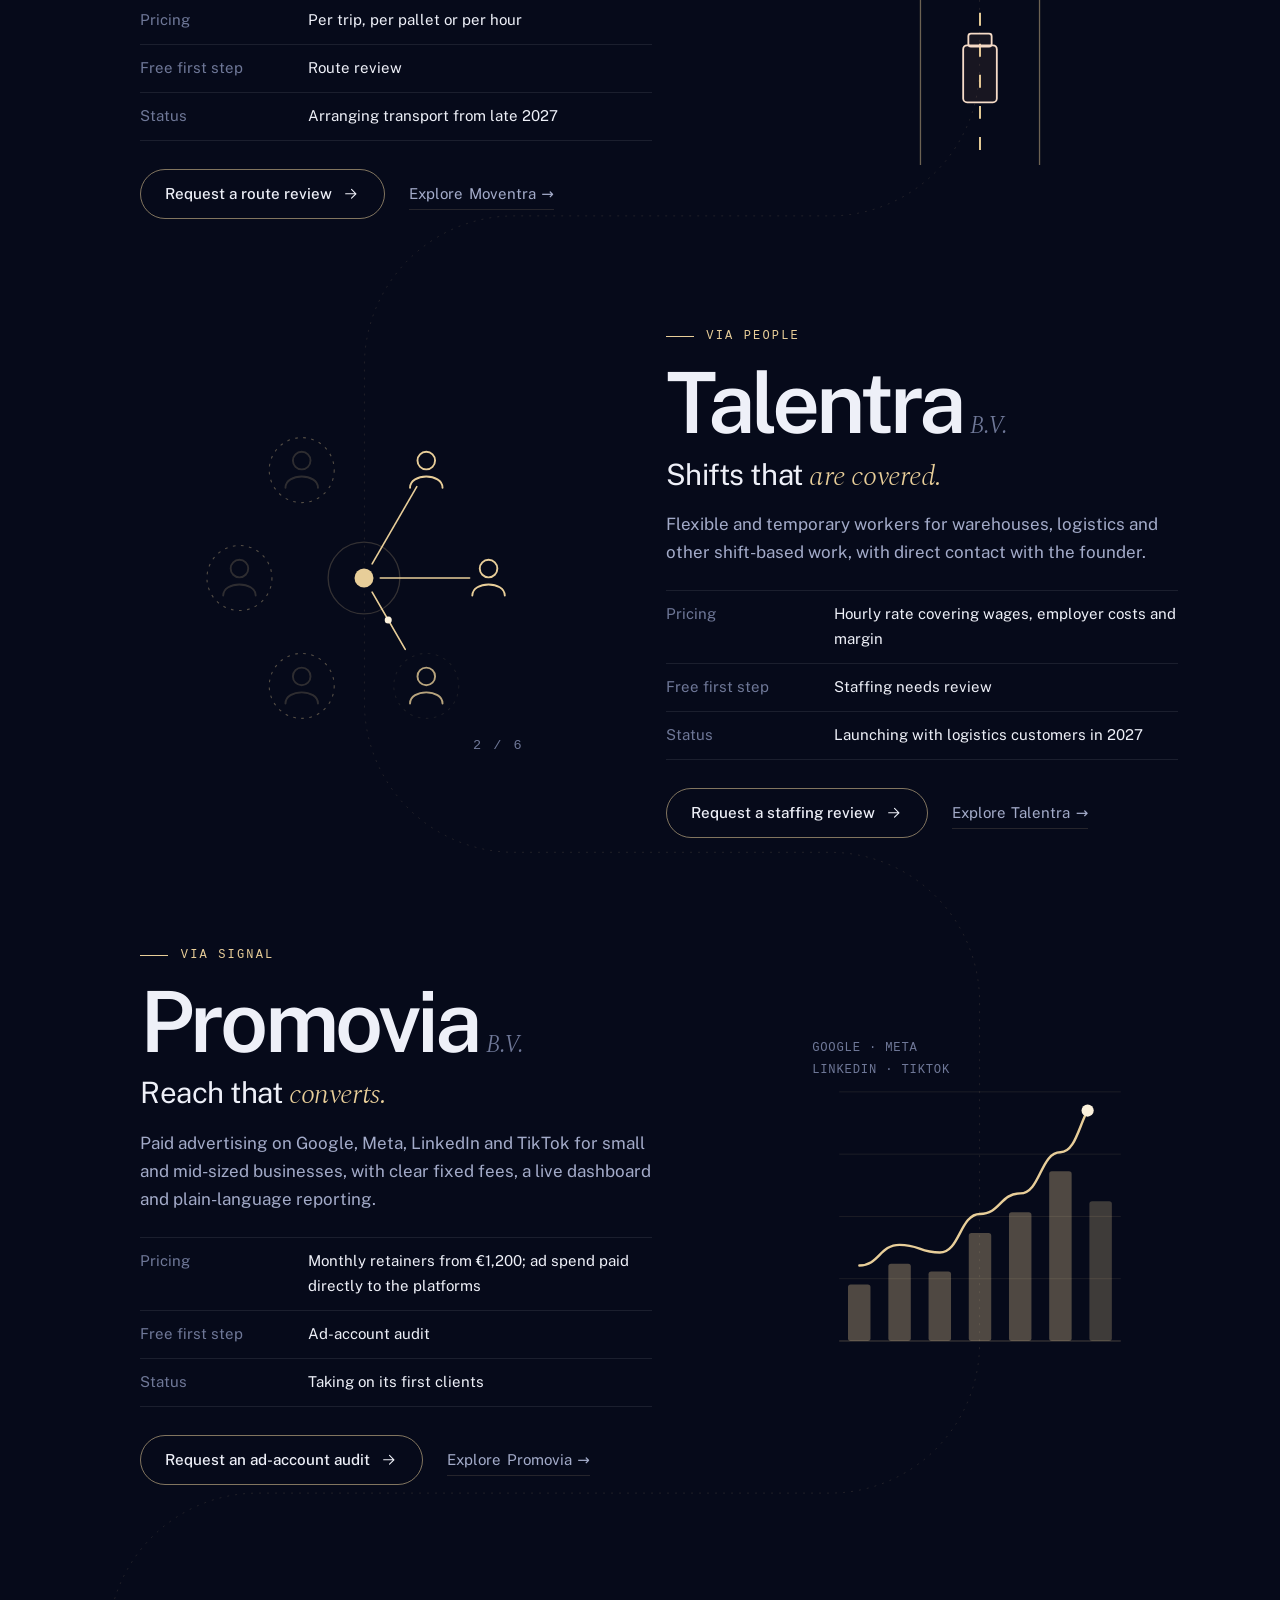
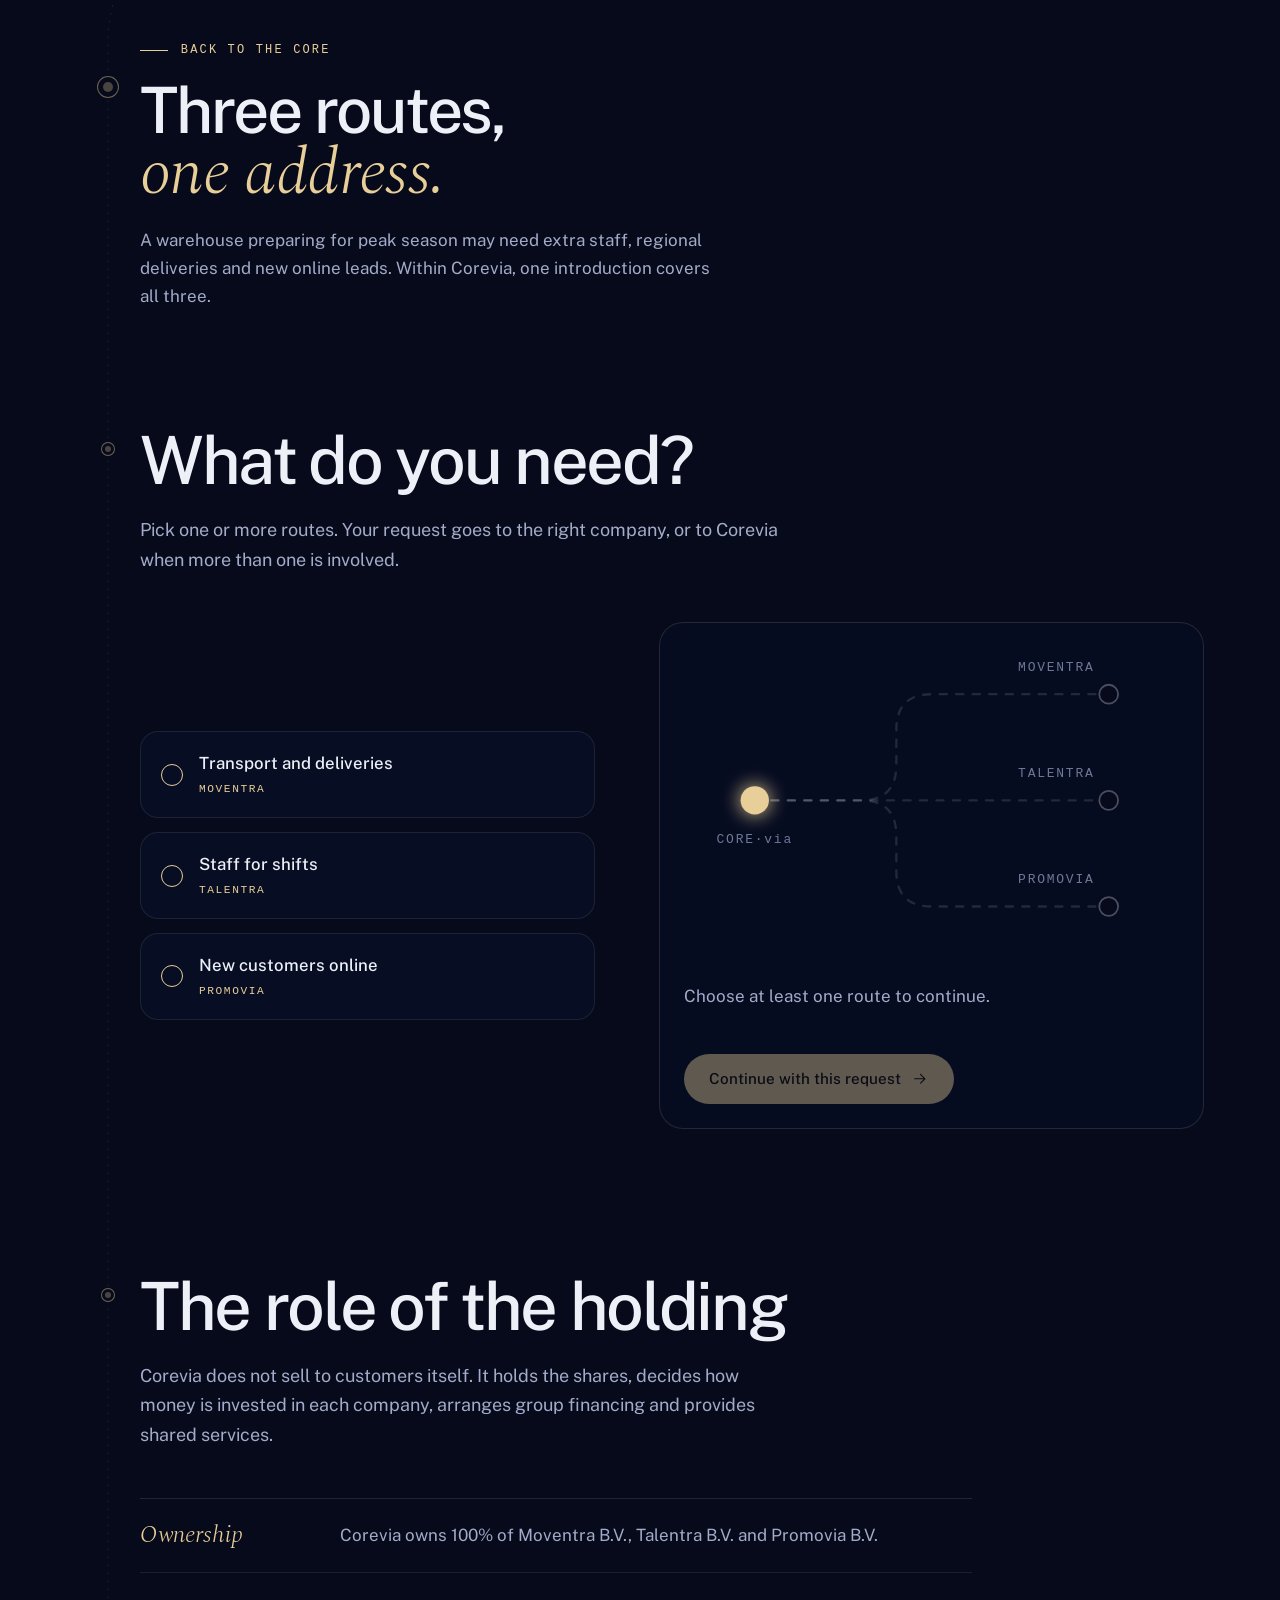
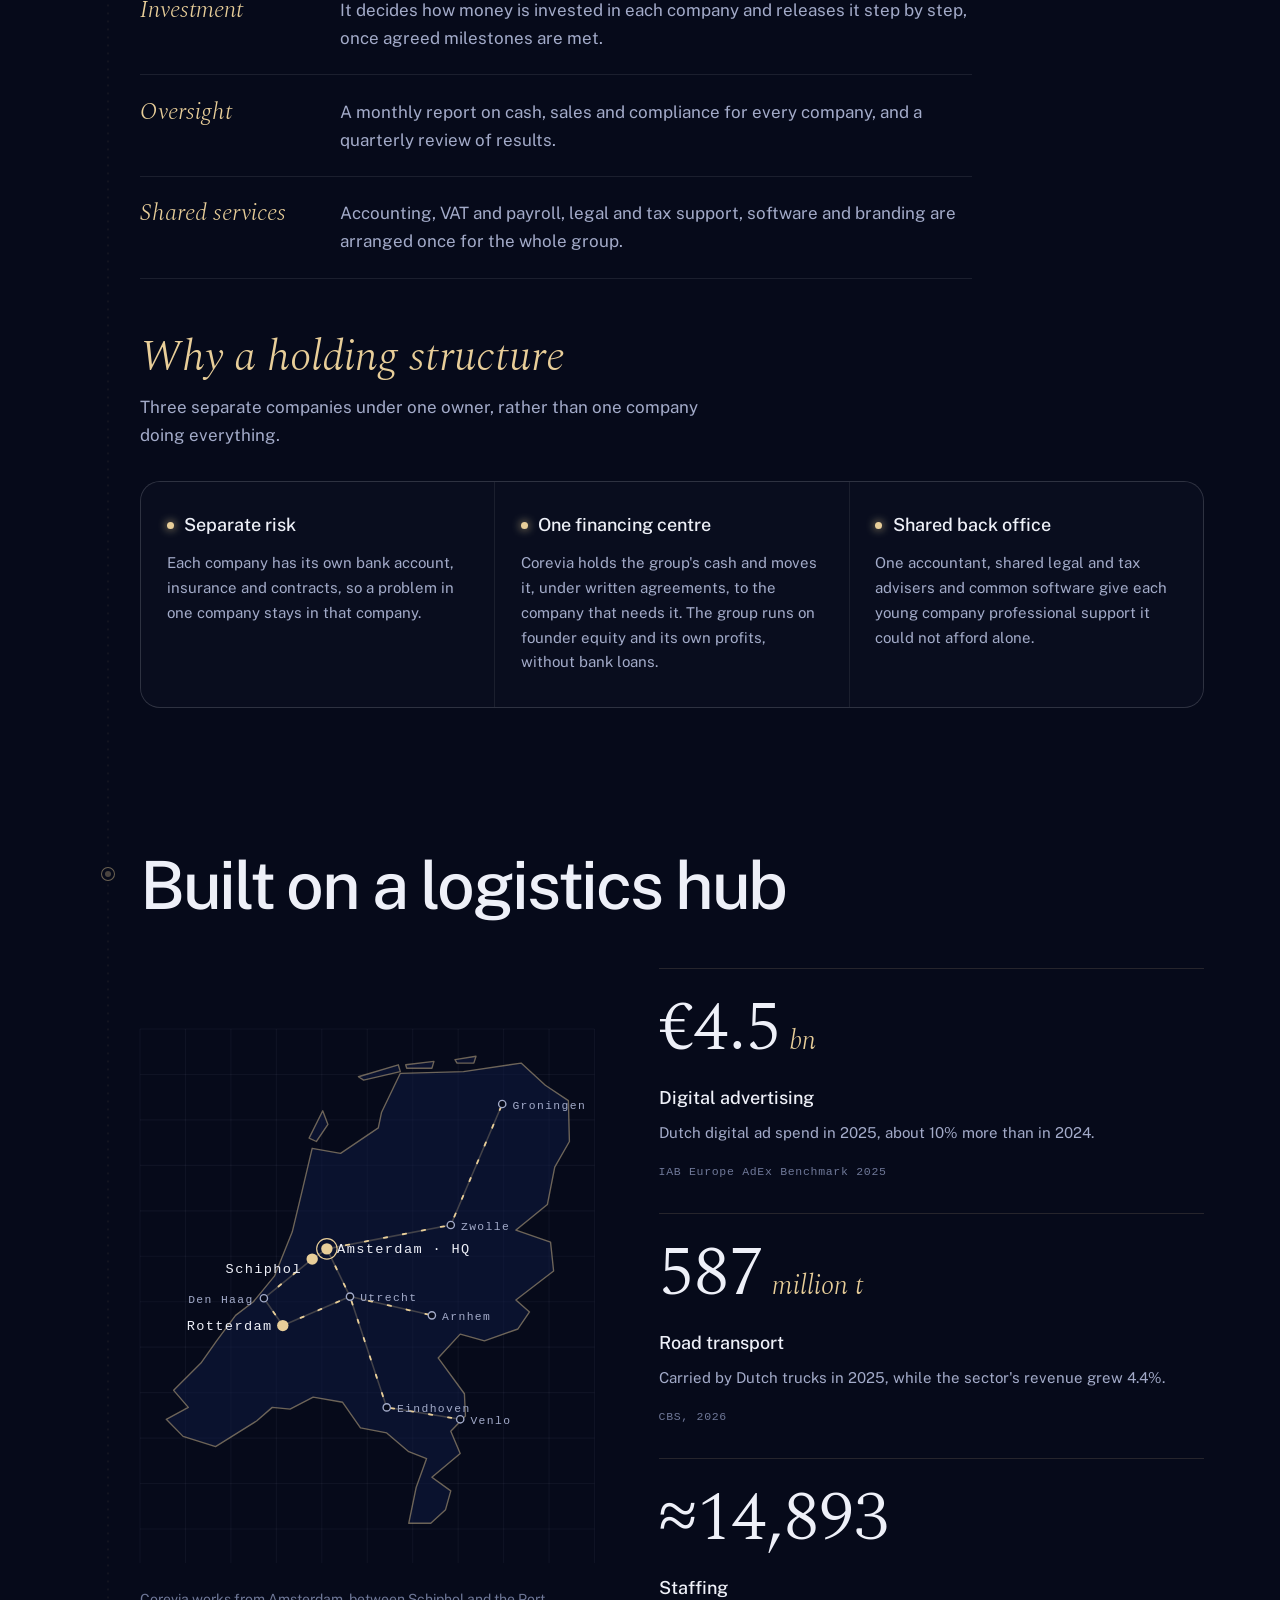
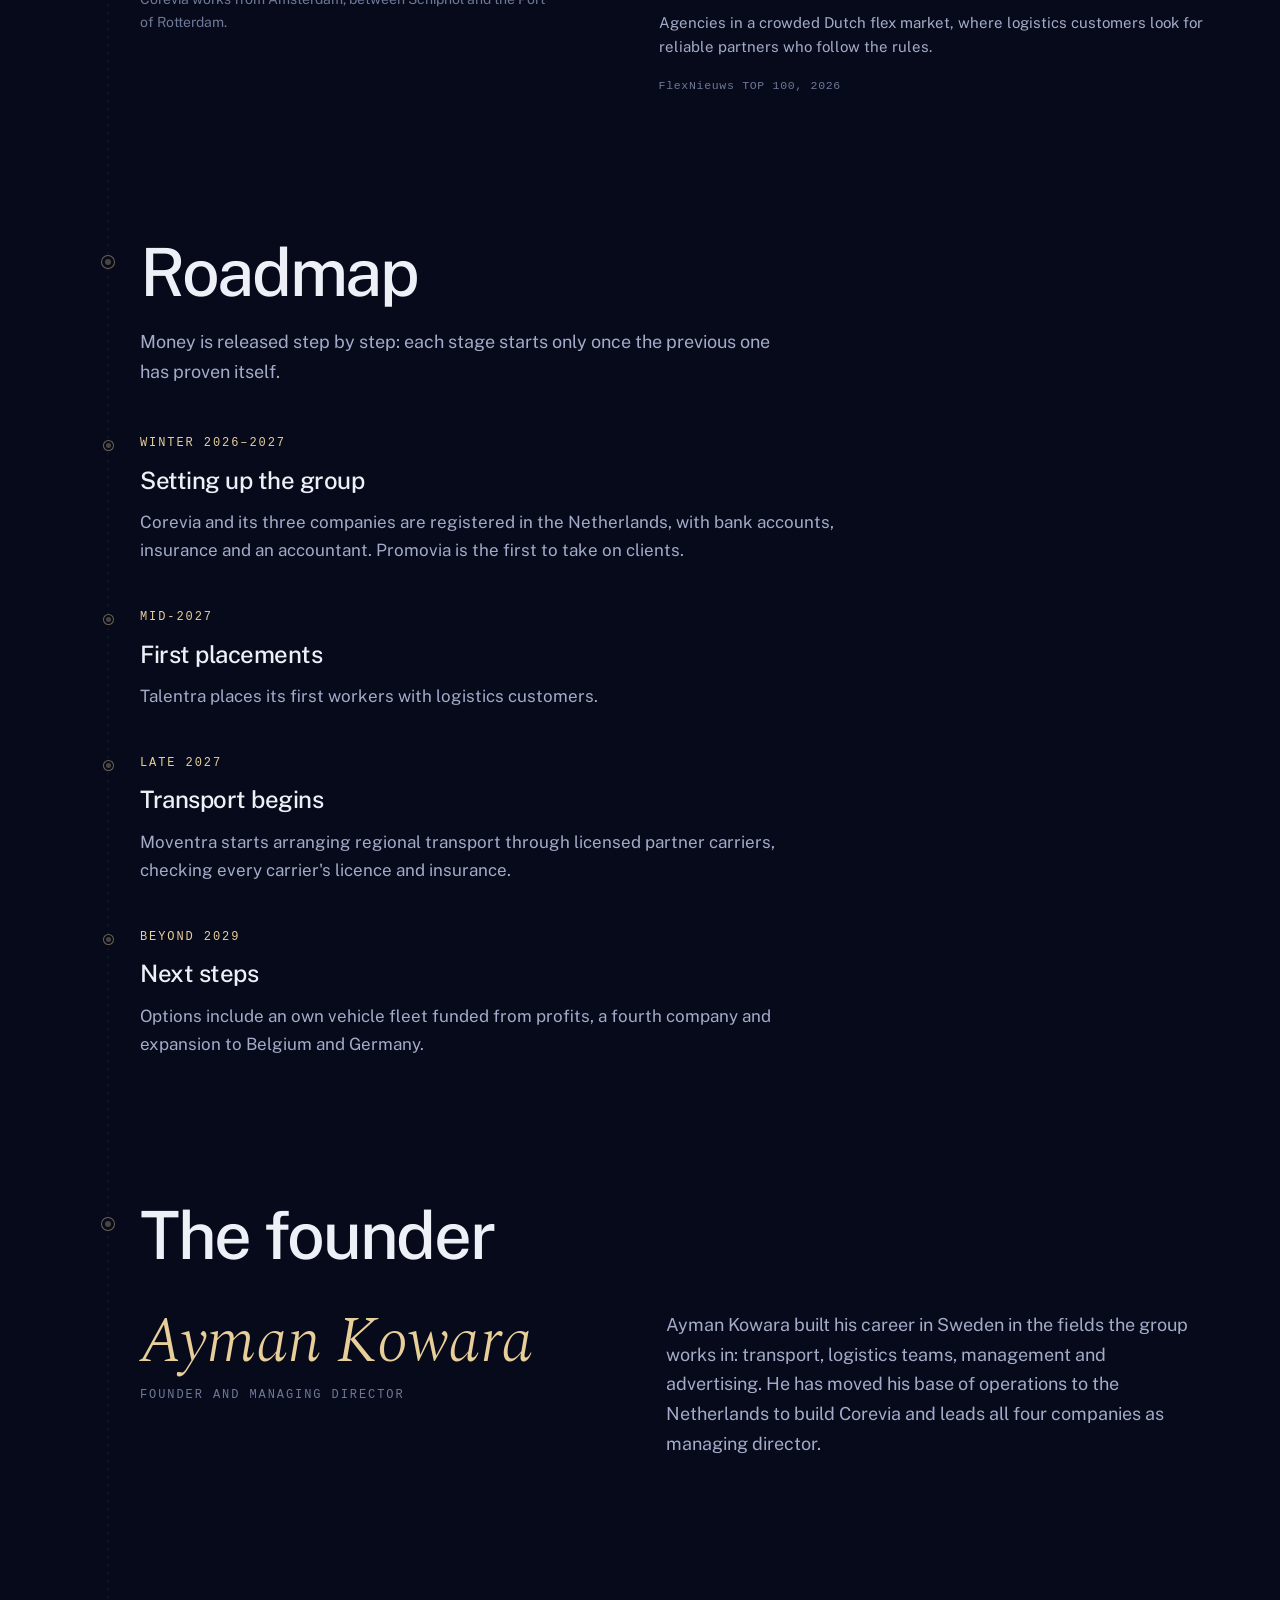
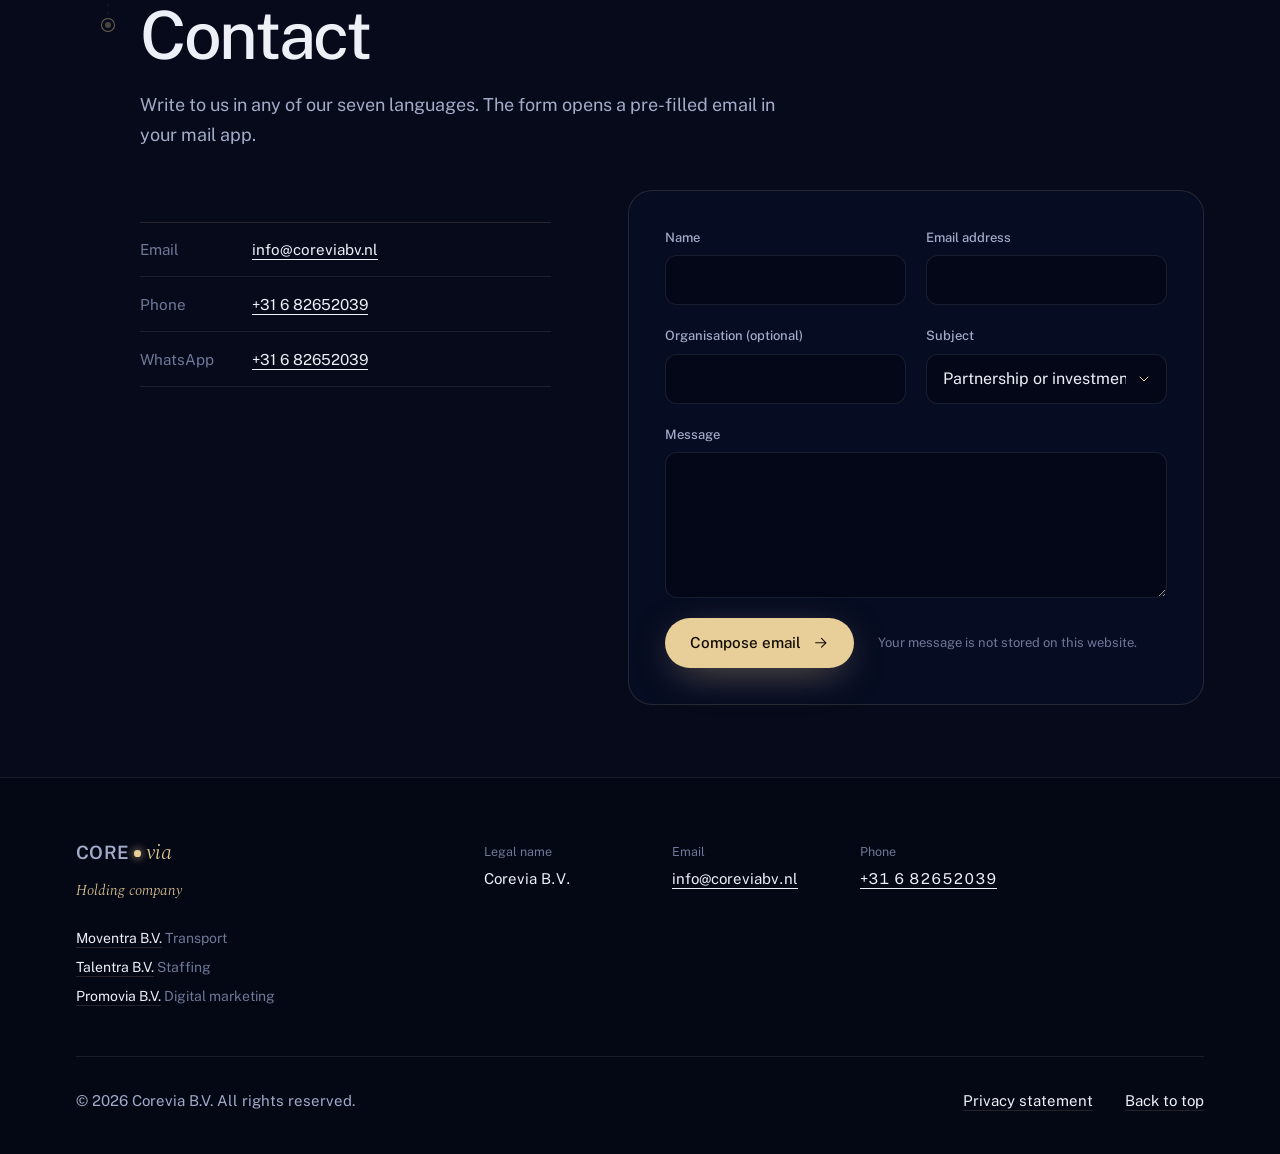
==== commit 956d61b4: "Add files via upload" ====
--- a/index.html
+++ b/index.html
@@ -20,7 +20,7 @@
   </script>
   <link rel="preload" href="assets/fonts/spectral-latin-300-italic.woff2" as="font" type="font/woff2" crossorigin>
   <link rel="preload" href="assets/fonts/public-sans-latin-400-normal.woff2" as="font" type="font/woff2" crossorigin>
-  <link rel="stylesheet" href="css/via.css?v=20261126c">
+  <link rel="stylesheet" href="css/via.css?v=20261126e">
   <script>
     document.documentElement.classList.add("js");
   </script>
@@ -393,15 +393,15 @@
     <span data-i18n="wa.label">WhatsApp</span>
   </a>
 
-  <script src="js/config.js?v=20261126c"></script>
-  <script src="js/jobs.js?v=20261126c"></script>
-  <script src="js/translations.js?v=20261126c"></script>
-  <script src="js/translations-group.js?v=20261126c"></script>
-  <script src="js/translations-via.js?v=20261126c"></script>
-  <script src="js/translations-extra.js?v=20261126c"></script>
-  <script src="js/translations-plans.js?v=20261126c"></script>
-  <script src="js/main.js?v=20261126c"></script>
-  <script src="js/via.js?v=20261126c"></script>
-  <script src="js/site.js?v=20261126c"></script>
+  <script src="js/config.js?v=20261126e"></script>
+  <script src="js/jobs.js?v=20261126e"></script>
+  <script src="js/translations.js?v=20261126e"></script>
+  <script src="js/translations-group.js?v=20261126e"></script>
+  <script src="js/translations-via.js?v=20261126e"></script>
+  <script src="js/translations-extra.js?v=20261126e"></script>
+  <script src="js/translations-plans.js?v=20261126e"></script>
+  <script src="js/main.js?v=20261126e"></script>
+  <script src="js/via.js?v=20261126e"></script>
+  <script src="js/site.js?v=20261126e"></script>
 </body>
 </html>
--- a/css/via.css
+++ b/css/via.css
@@ -642,3 +642,10 @@
   .stop-grid .motif-road, .cp-grid .motif-road { width: min(56%, 12.5rem); }
   .cp-grid .motif { margin-top: 1rem; }
 }
+
+/* Phones: the copy under CORE•via steps in by one rail, leaving a clear lane on the left
+   for the line that drops from the dot, turns under the word and runs down the page. */
+@media (max-width: 47.5rem) {
+  .hero .defs, .hero .hero-actions, .hero .stats { margin-left: var(--rail); }
+  .hero .defs { margin-top: 3.25rem; }
+}
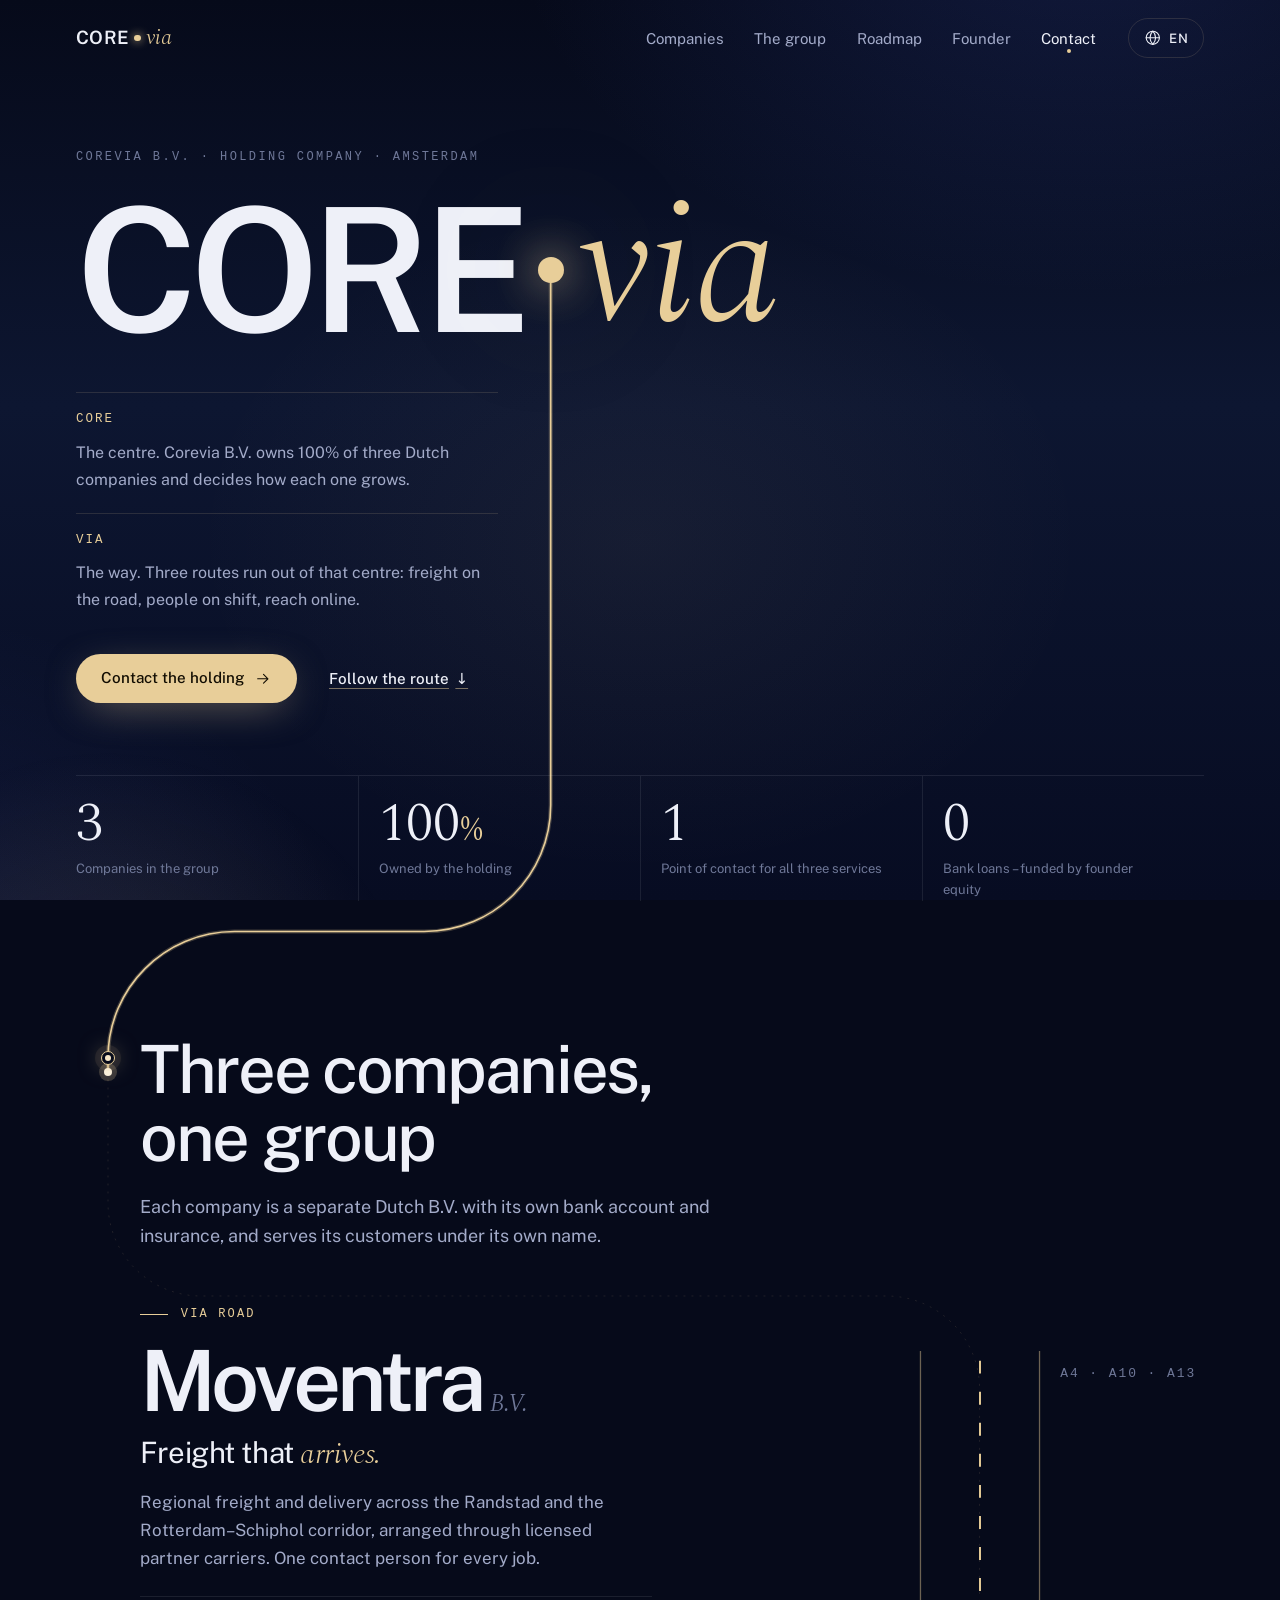
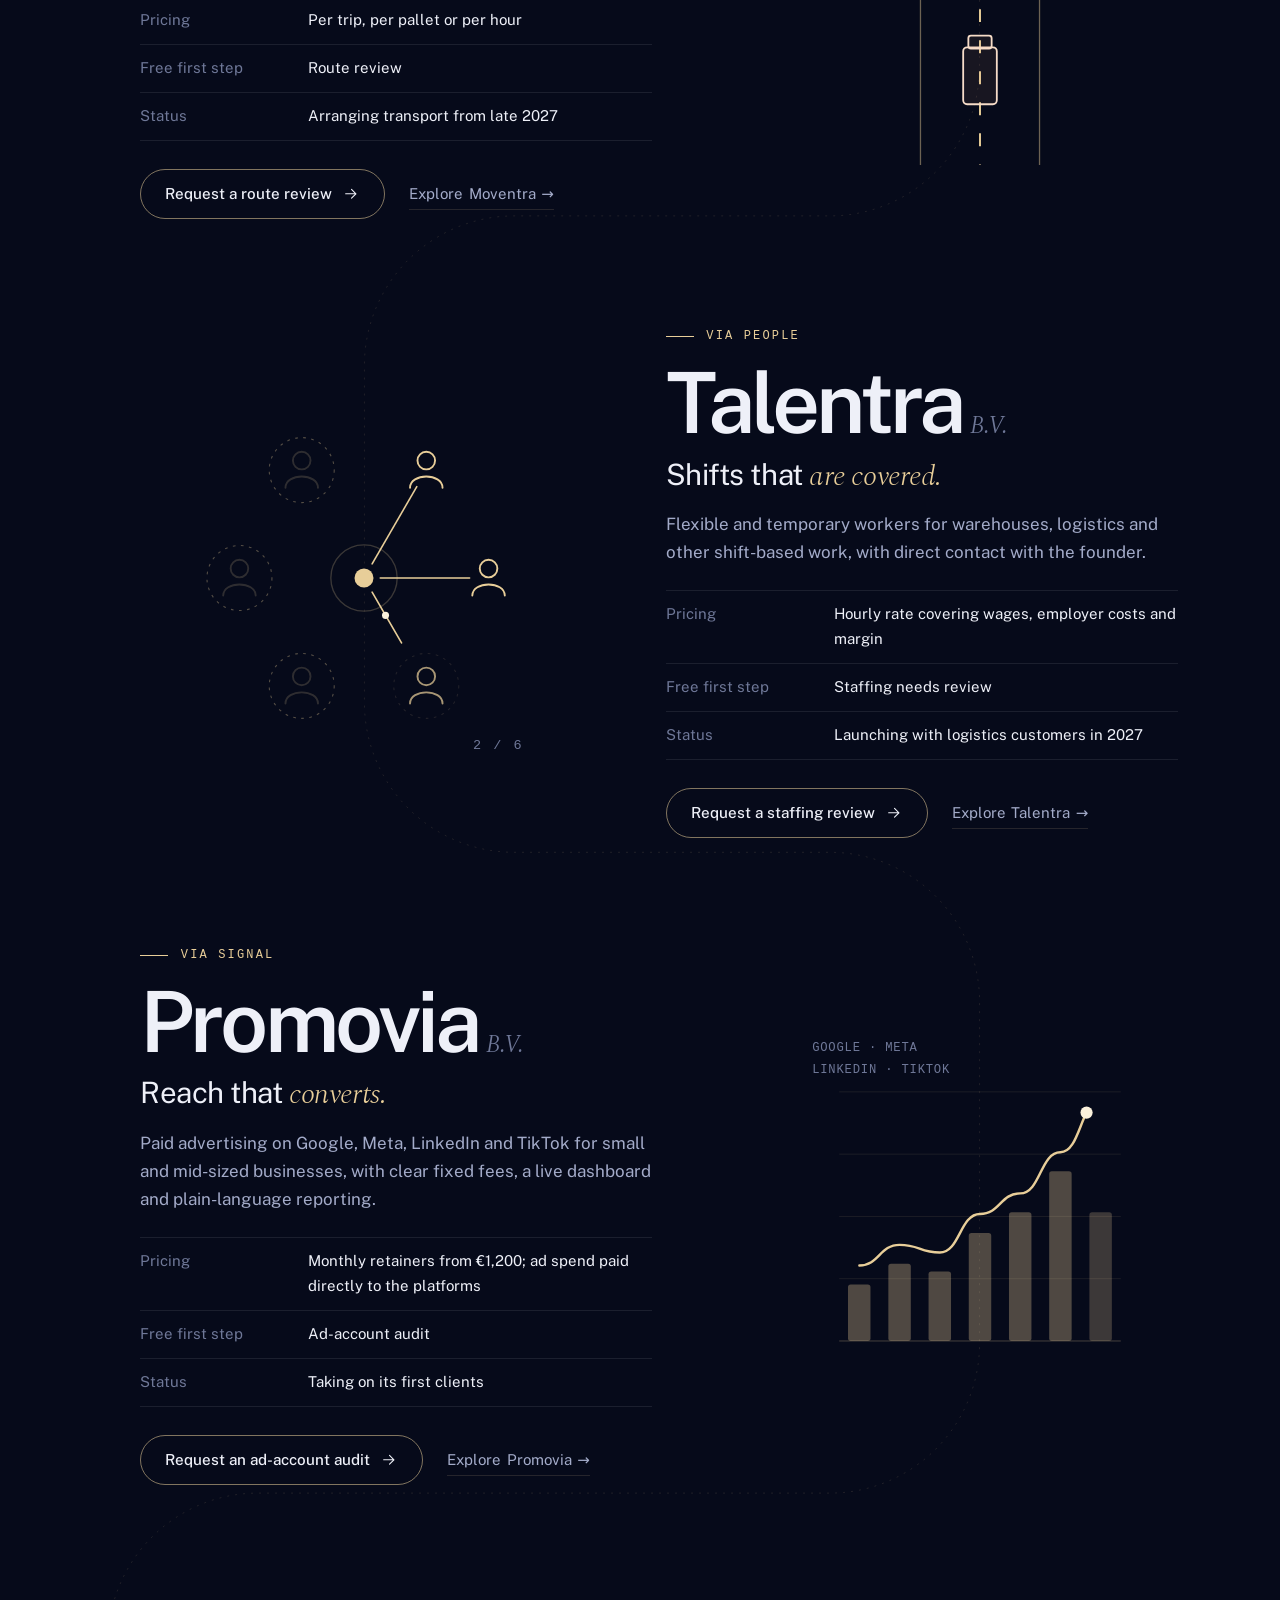
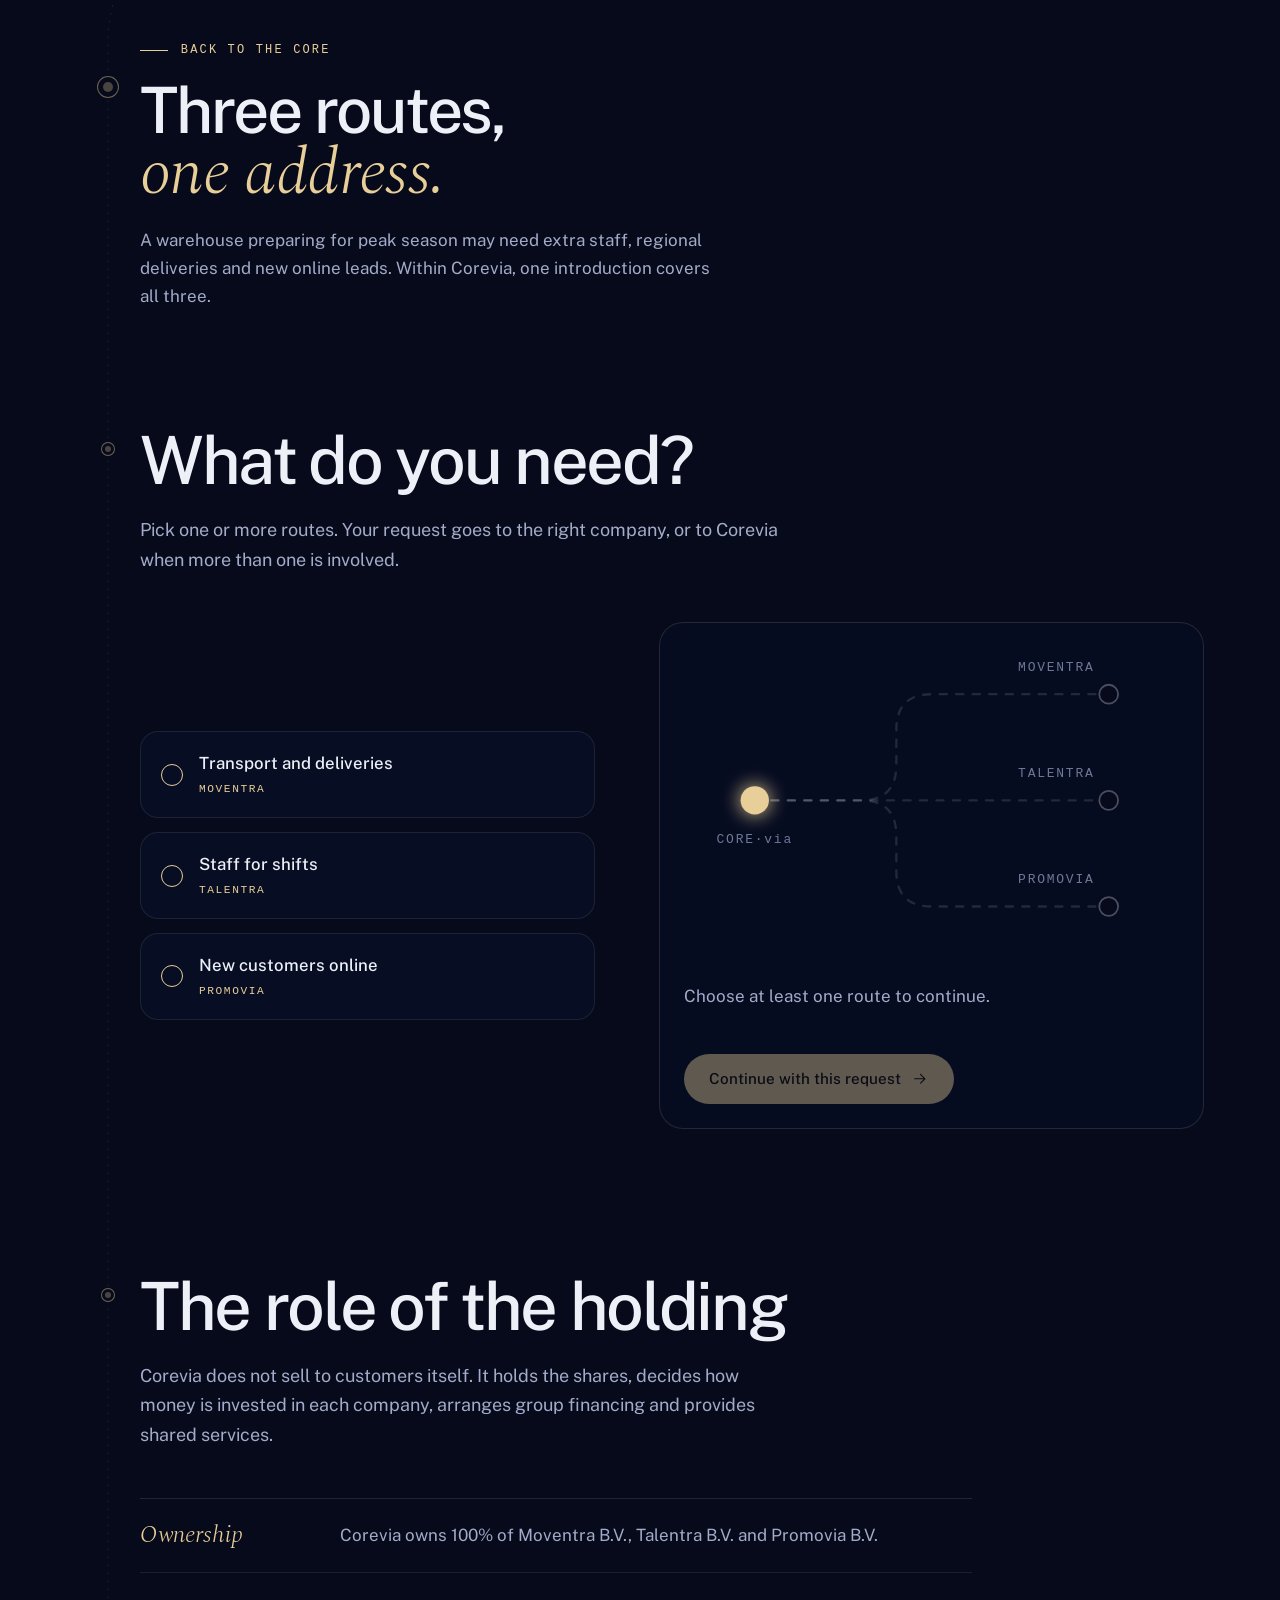
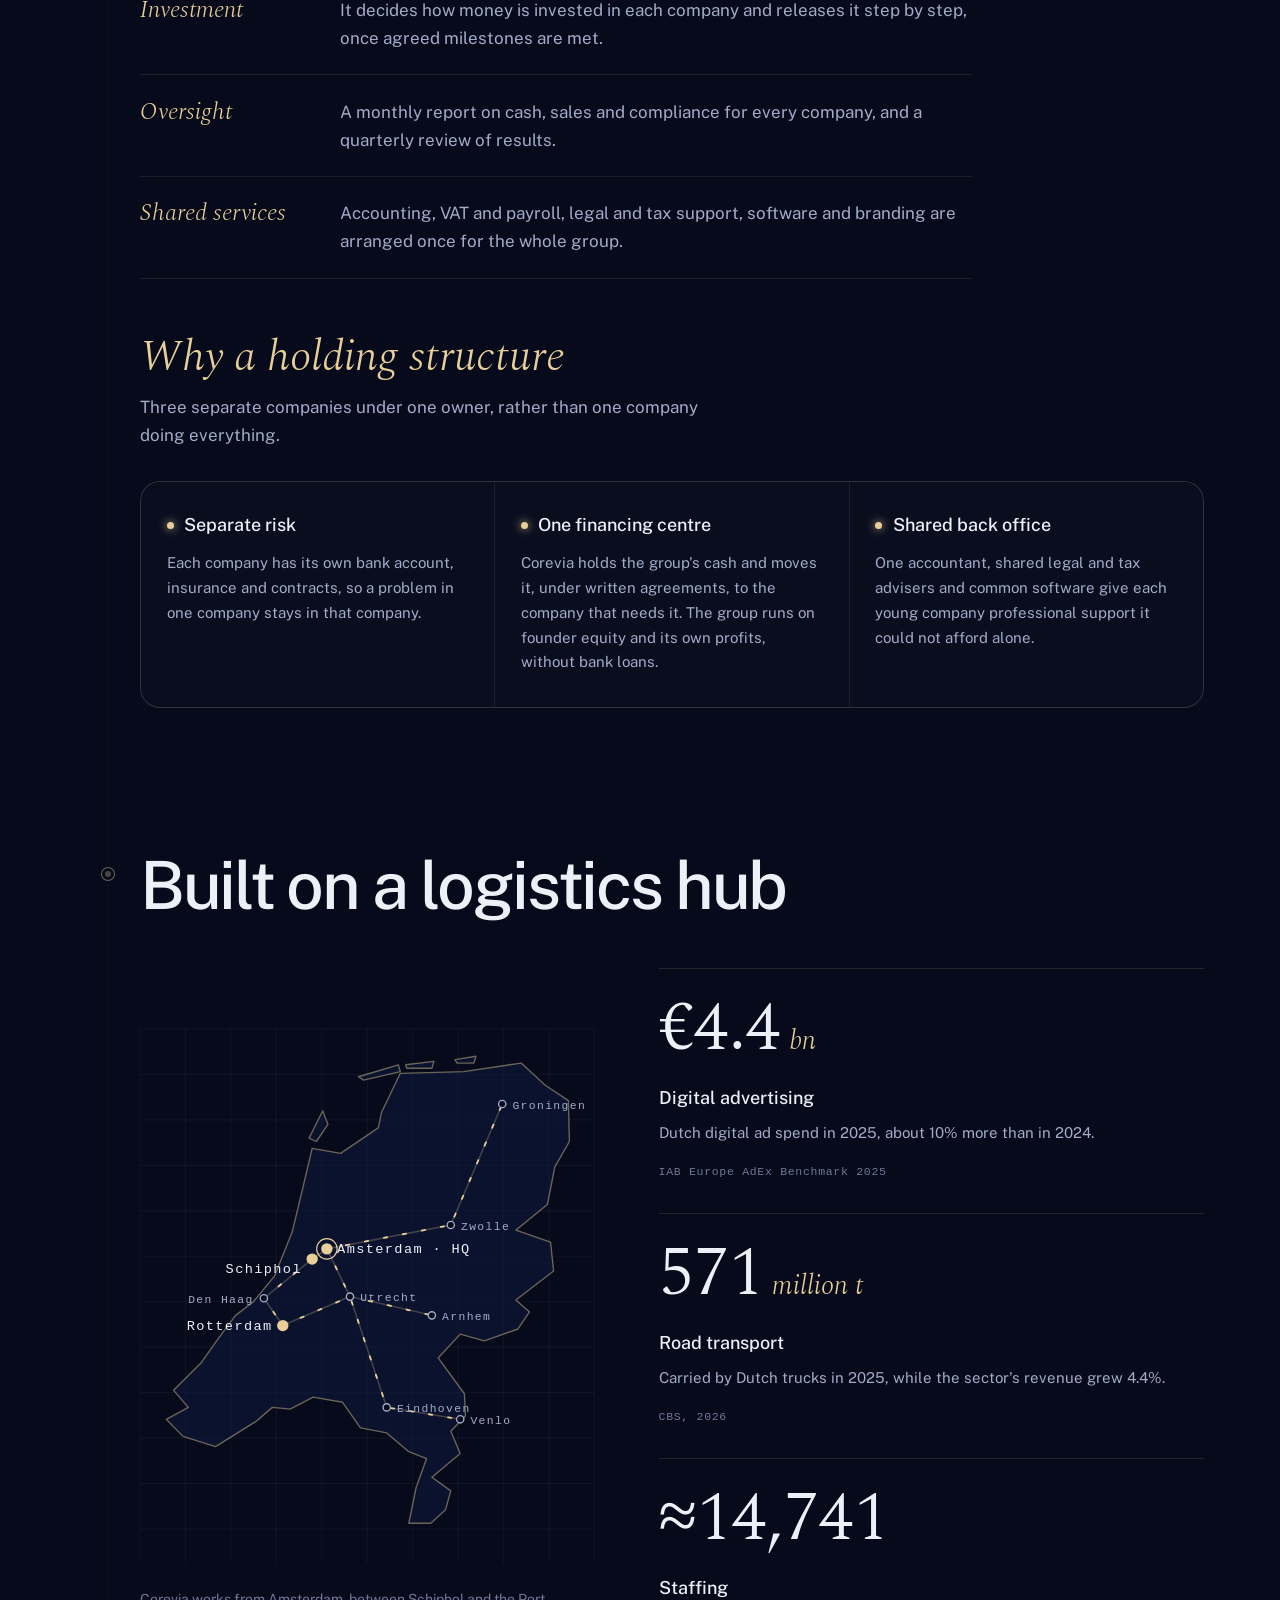
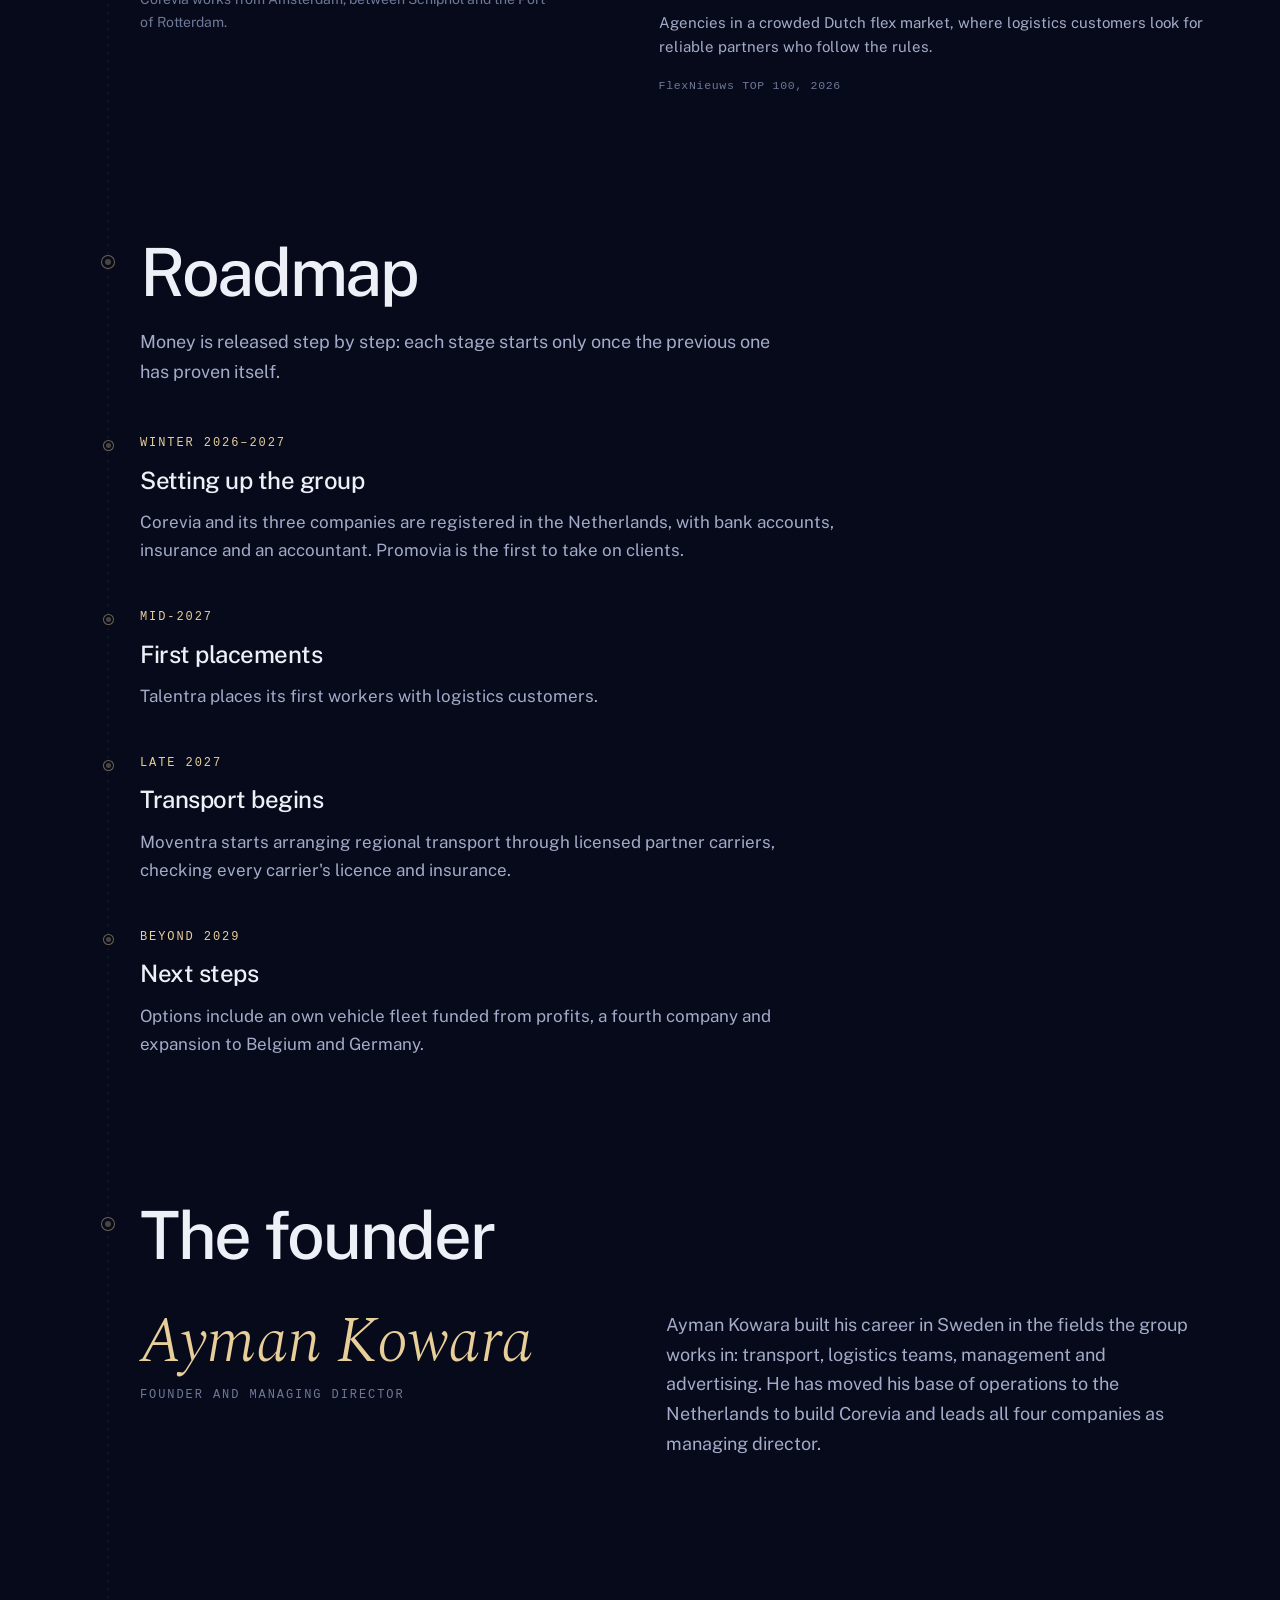
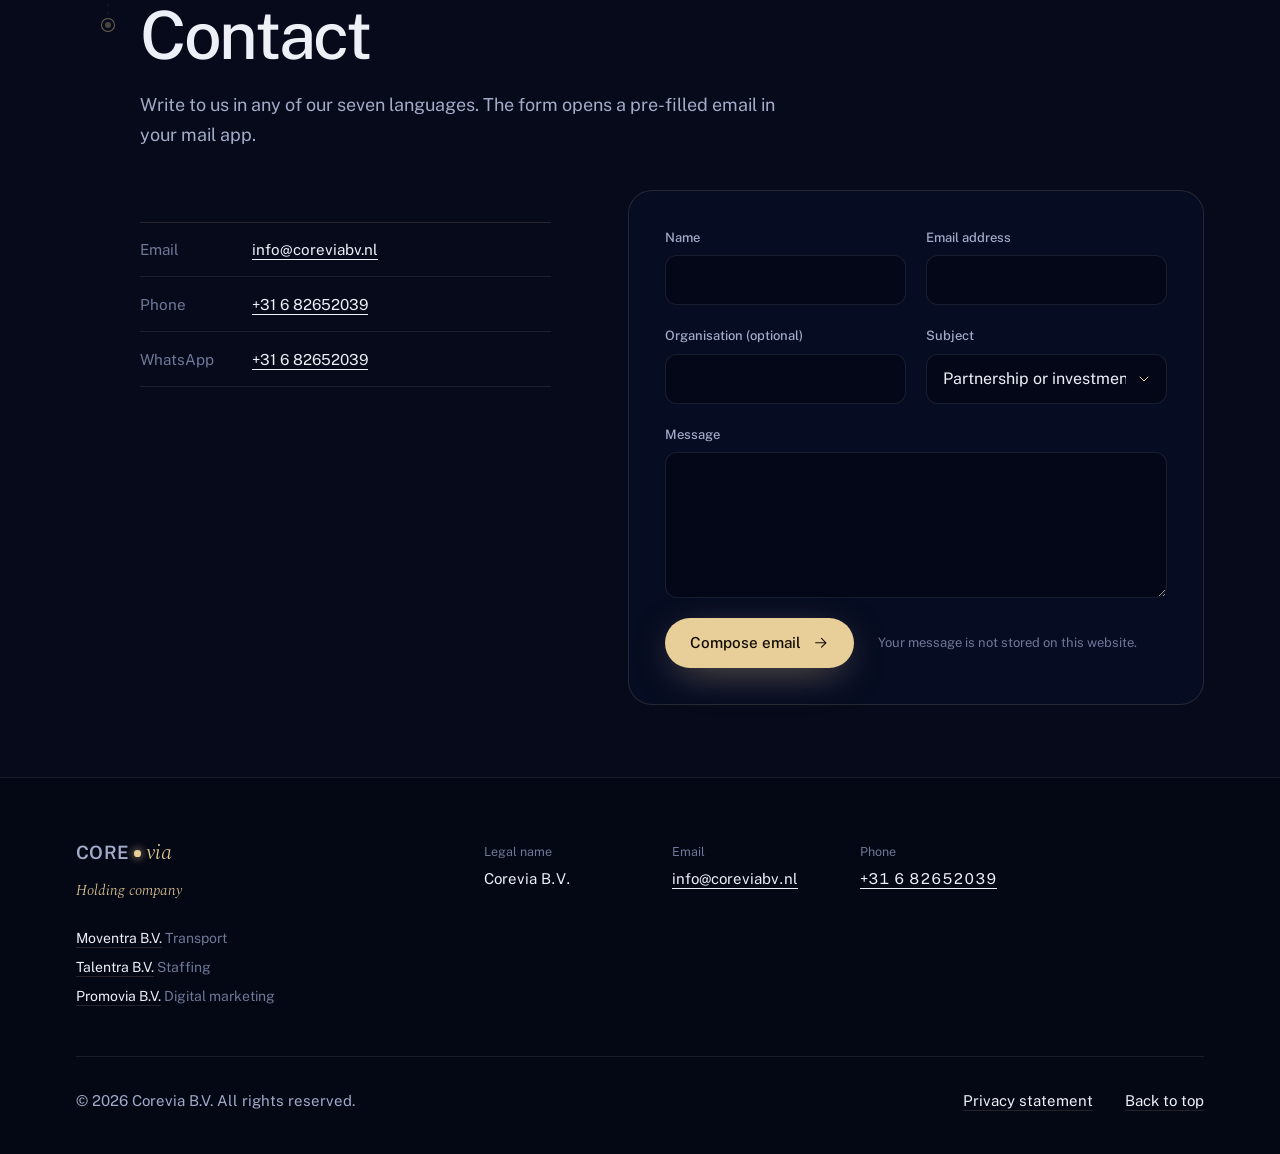
==== commit 0984bee5: "Add files via upload" ====
--- a/index.html
+++ b/index.html
@@ -20,7 +20,7 @@
   </script>
   <link rel="preload" href="assets/fonts/spectral-latin-300-italic.woff2" as="font" type="font/woff2" crossorigin>
   <link rel="preload" href="assets/fonts/public-sans-latin-400-normal.woff2" as="font" type="font/woff2" crossorigin>
-  <link rel="stylesheet" href="css/via.css?v=20261126e">
+  <link rel="stylesheet" href="css/via.css?v=20261126f">
   <script>
     document.documentElement.classList.add("js");
   </script>
@@ -393,15 +393,15 @@
     <span data-i18n="wa.label">WhatsApp</span>
   </a>
 
-  <script src="js/config.js?v=20261126e"></script>
-  <script src="js/jobs.js?v=20261126e"></script>
-  <script src="js/translations.js?v=20261126e"></script>
-  <script src="js/translations-group.js?v=20261126e"></script>
-  <script src="js/translations-via.js?v=20261126e"></script>
-  <script src="js/translations-extra.js?v=20261126e"></script>
-  <script src="js/translations-plans.js?v=20261126e"></script>
-  <script src="js/main.js?v=20261126e"></script>
-  <script src="js/via.js?v=20261126e"></script>
-  <script src="js/site.js?v=20261126e"></script>
+  <script src="js/config.js?v=20261126f"></script>
+  <script src="js/jobs.js?v=20261126f"></script>
+  <script src="js/translations.js?v=20261126f"></script>
+  <script src="js/translations-group.js?v=20261126f"></script>
+  <script src="js/translations-via.js?v=20261126f"></script>
+  <script src="js/translations-extra.js?v=20261126f"></script>
+  <script src="js/translations-plans.js?v=20261126f"></script>
+  <script src="js/main.js?v=20261126f"></script>
+  <script src="js/via.js?v=20261126f"></script>
+  <script src="js/site.js?v=20261126f"></script>
 </body>
 </html>
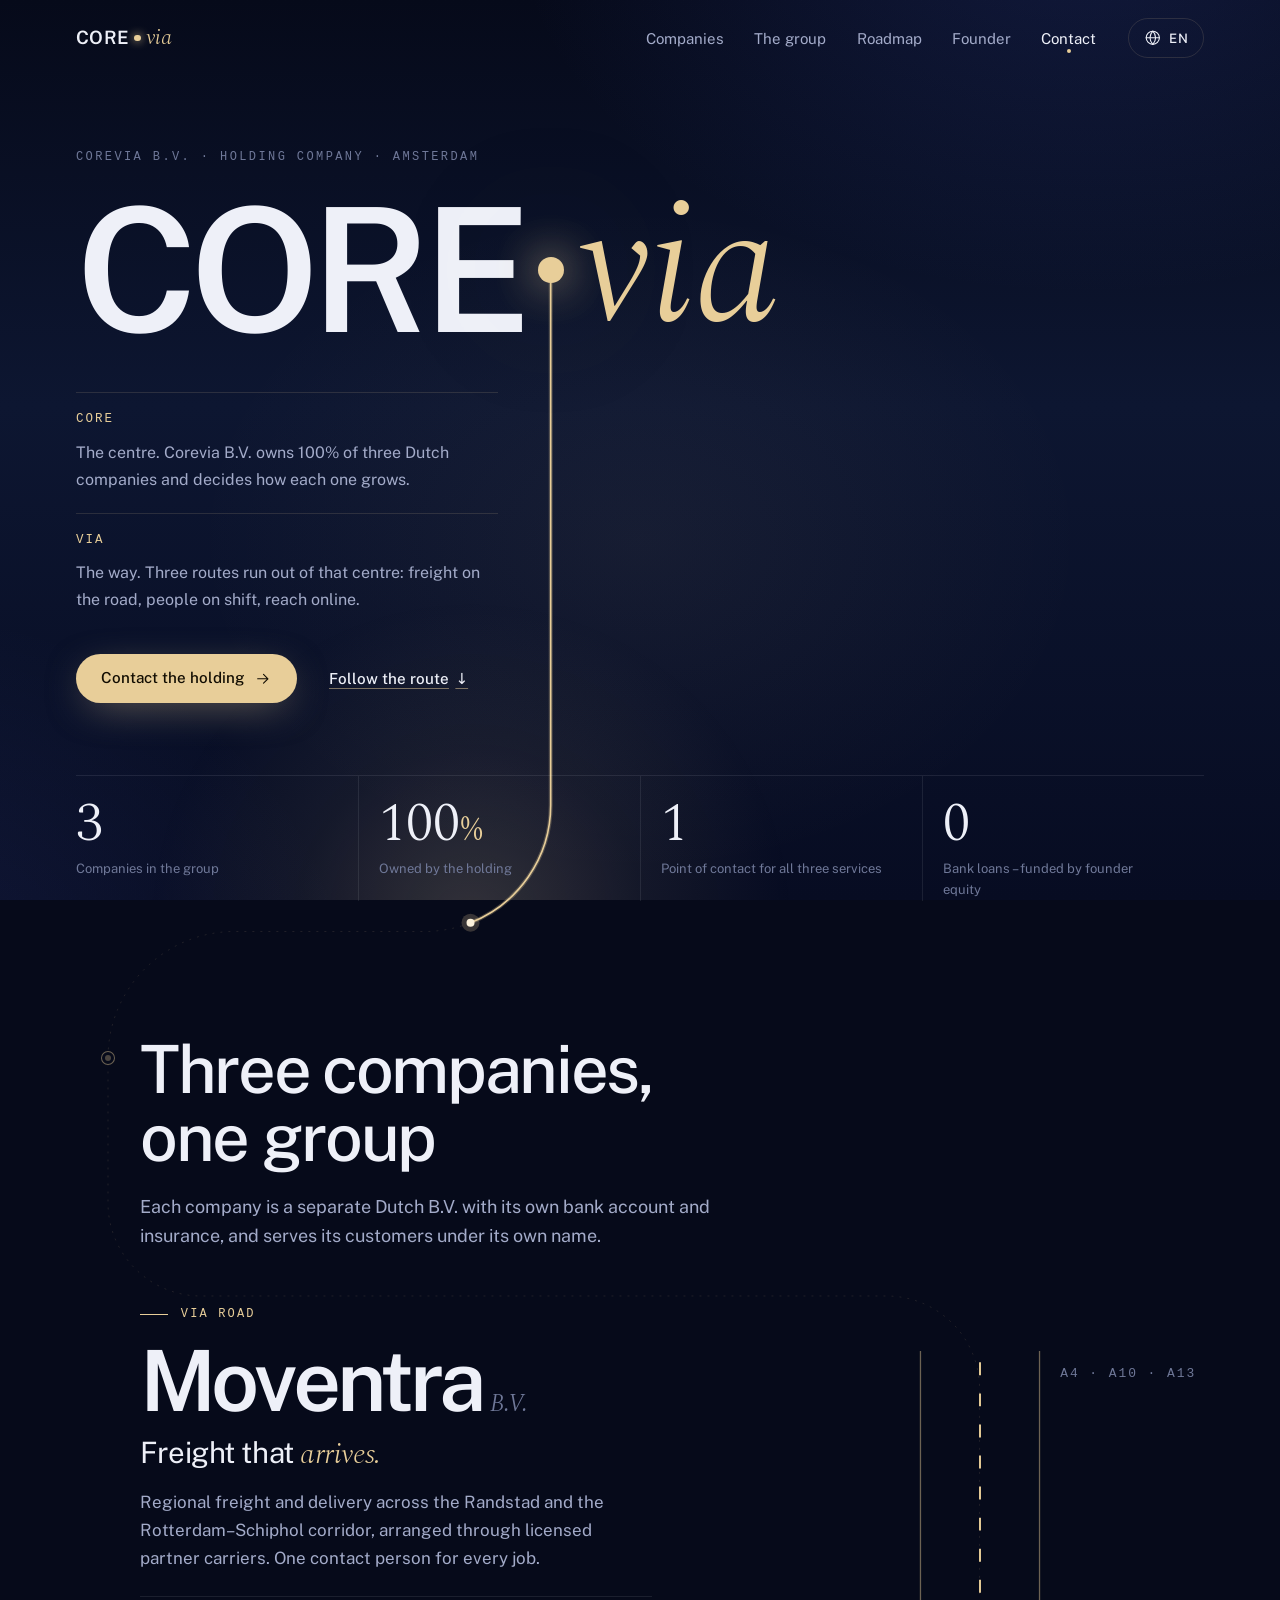
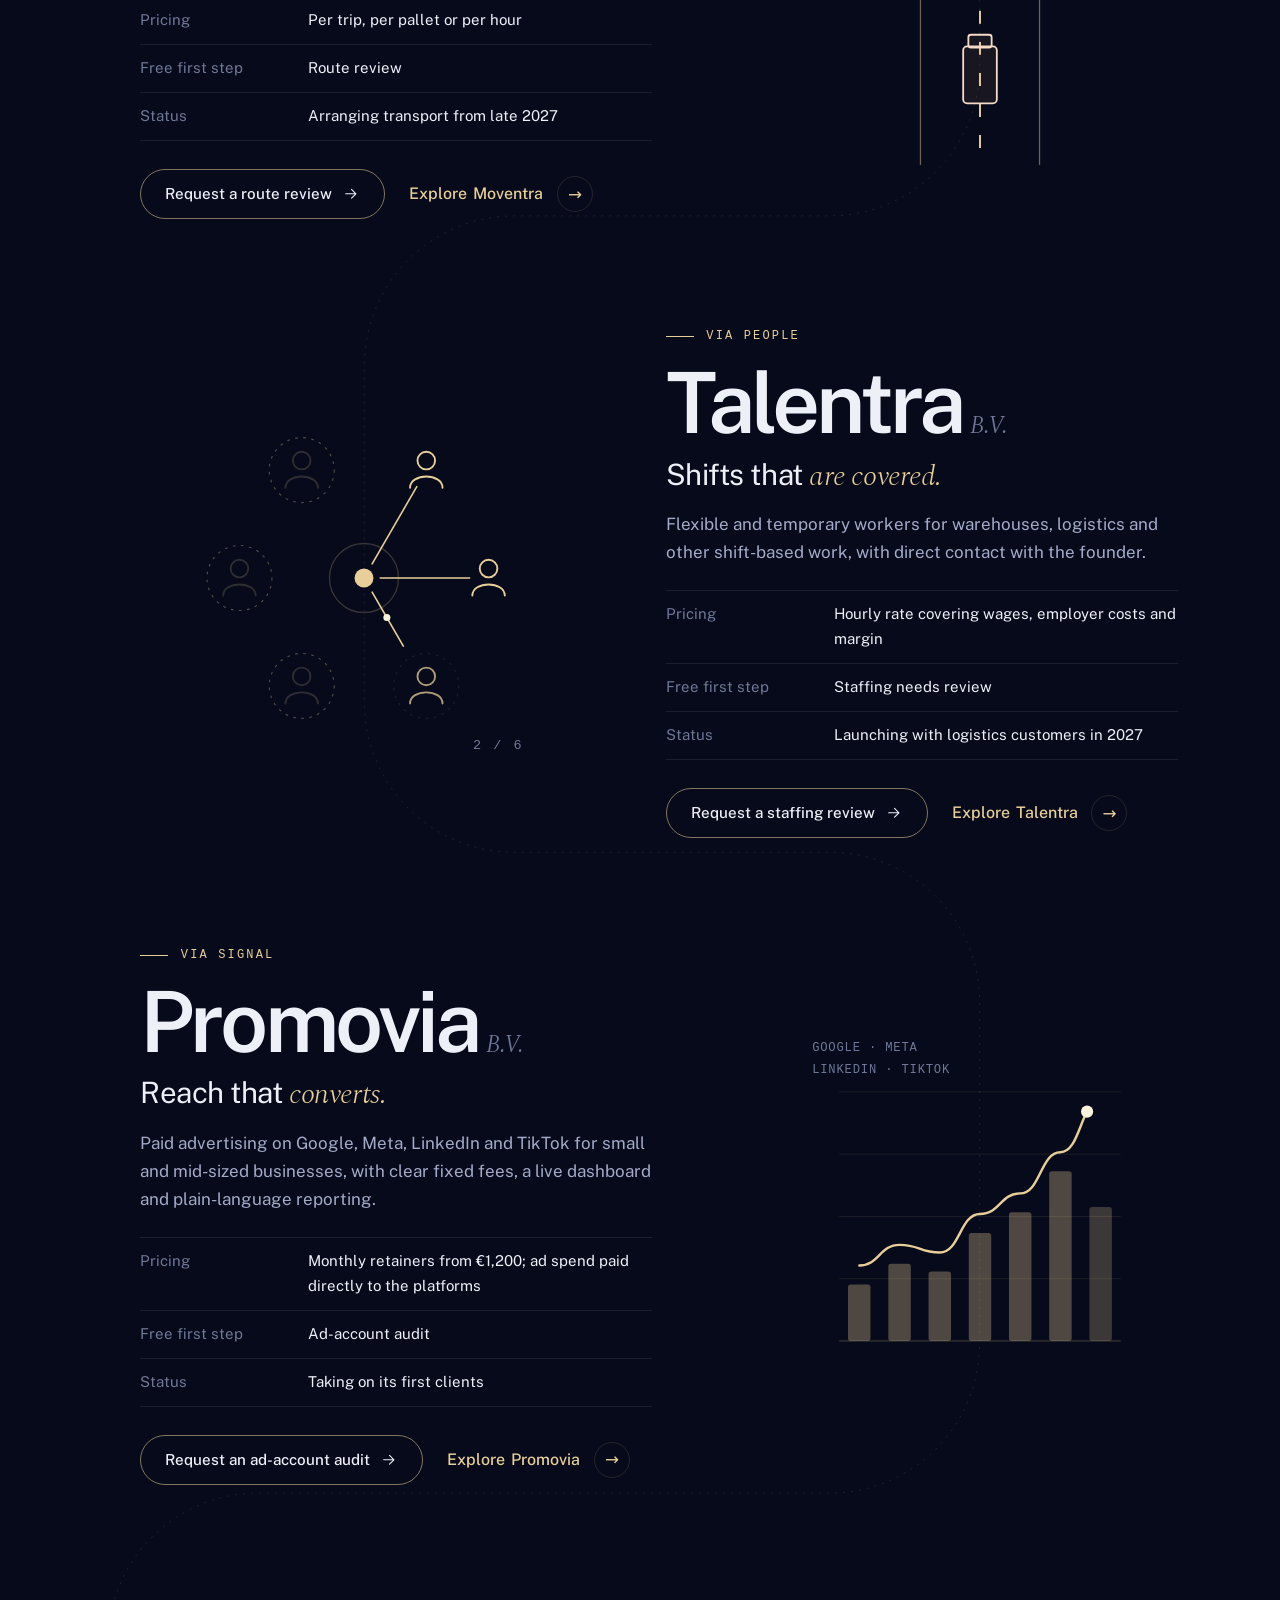
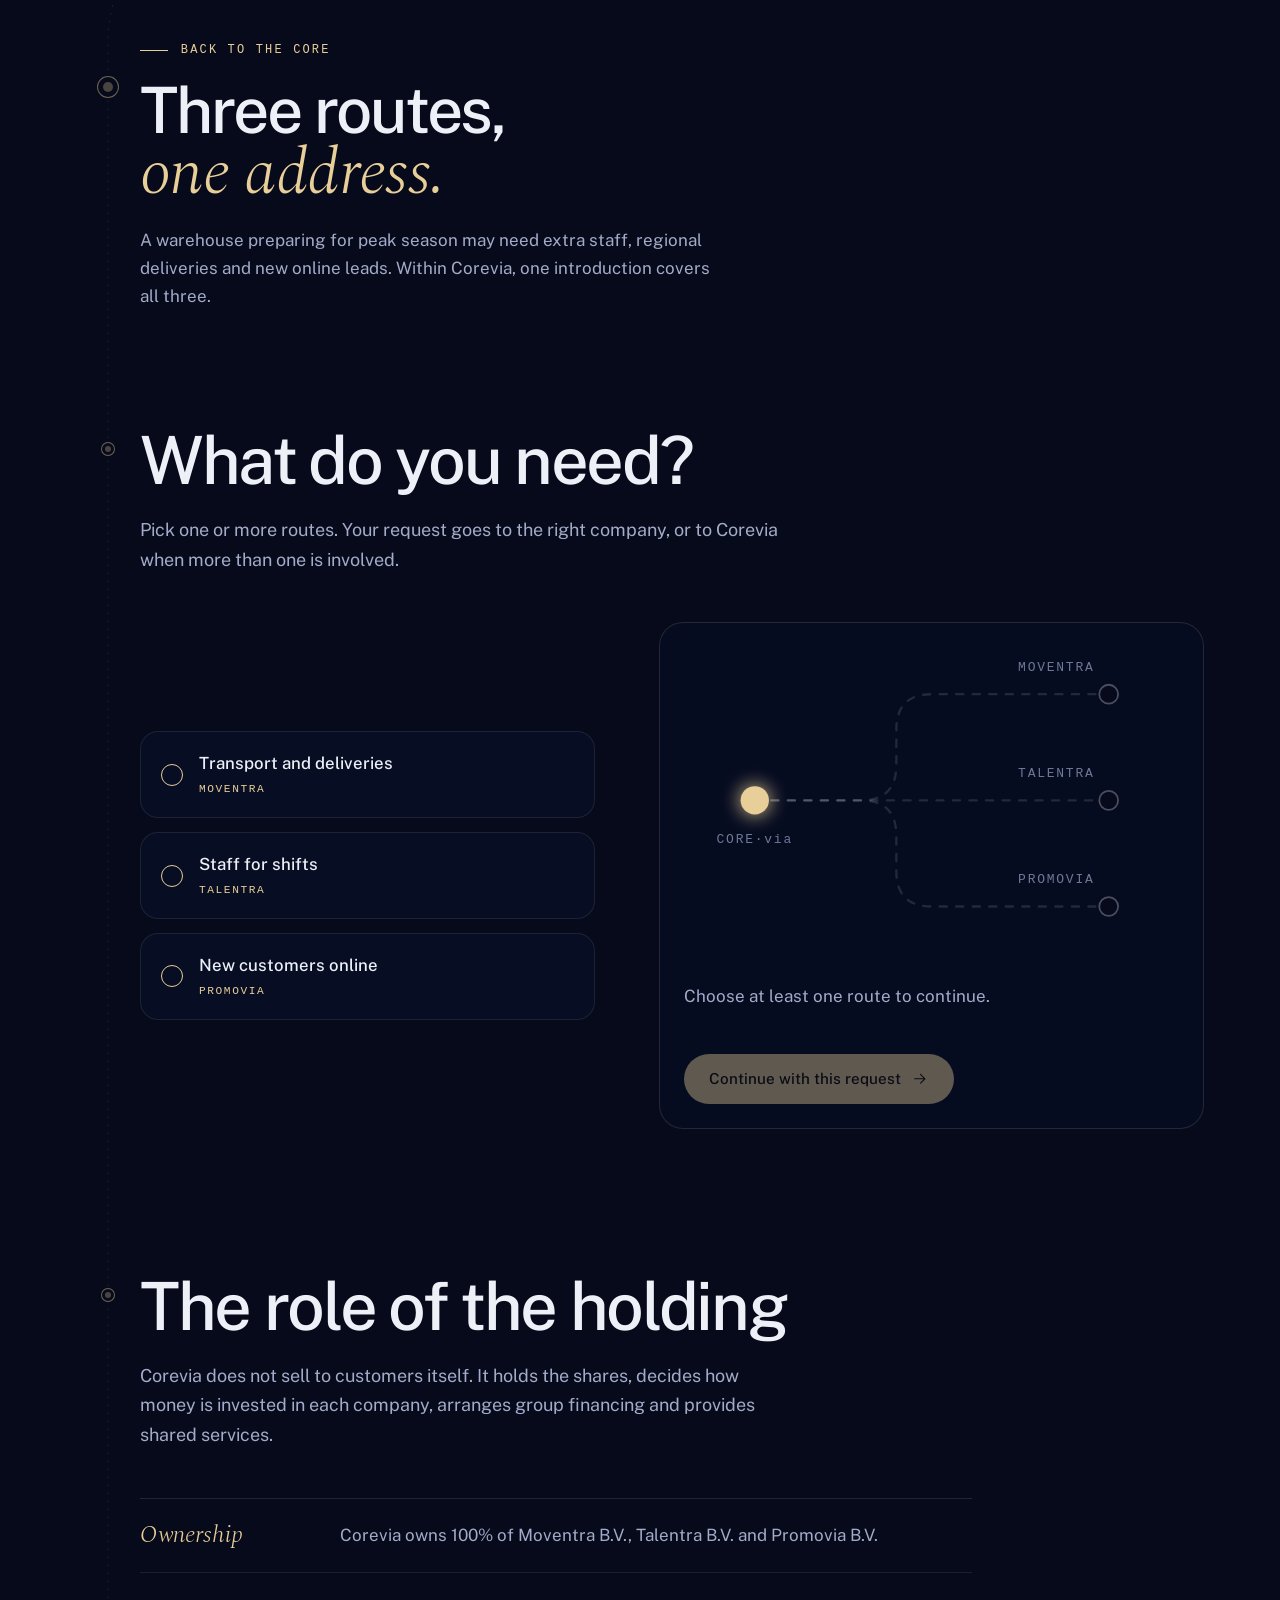
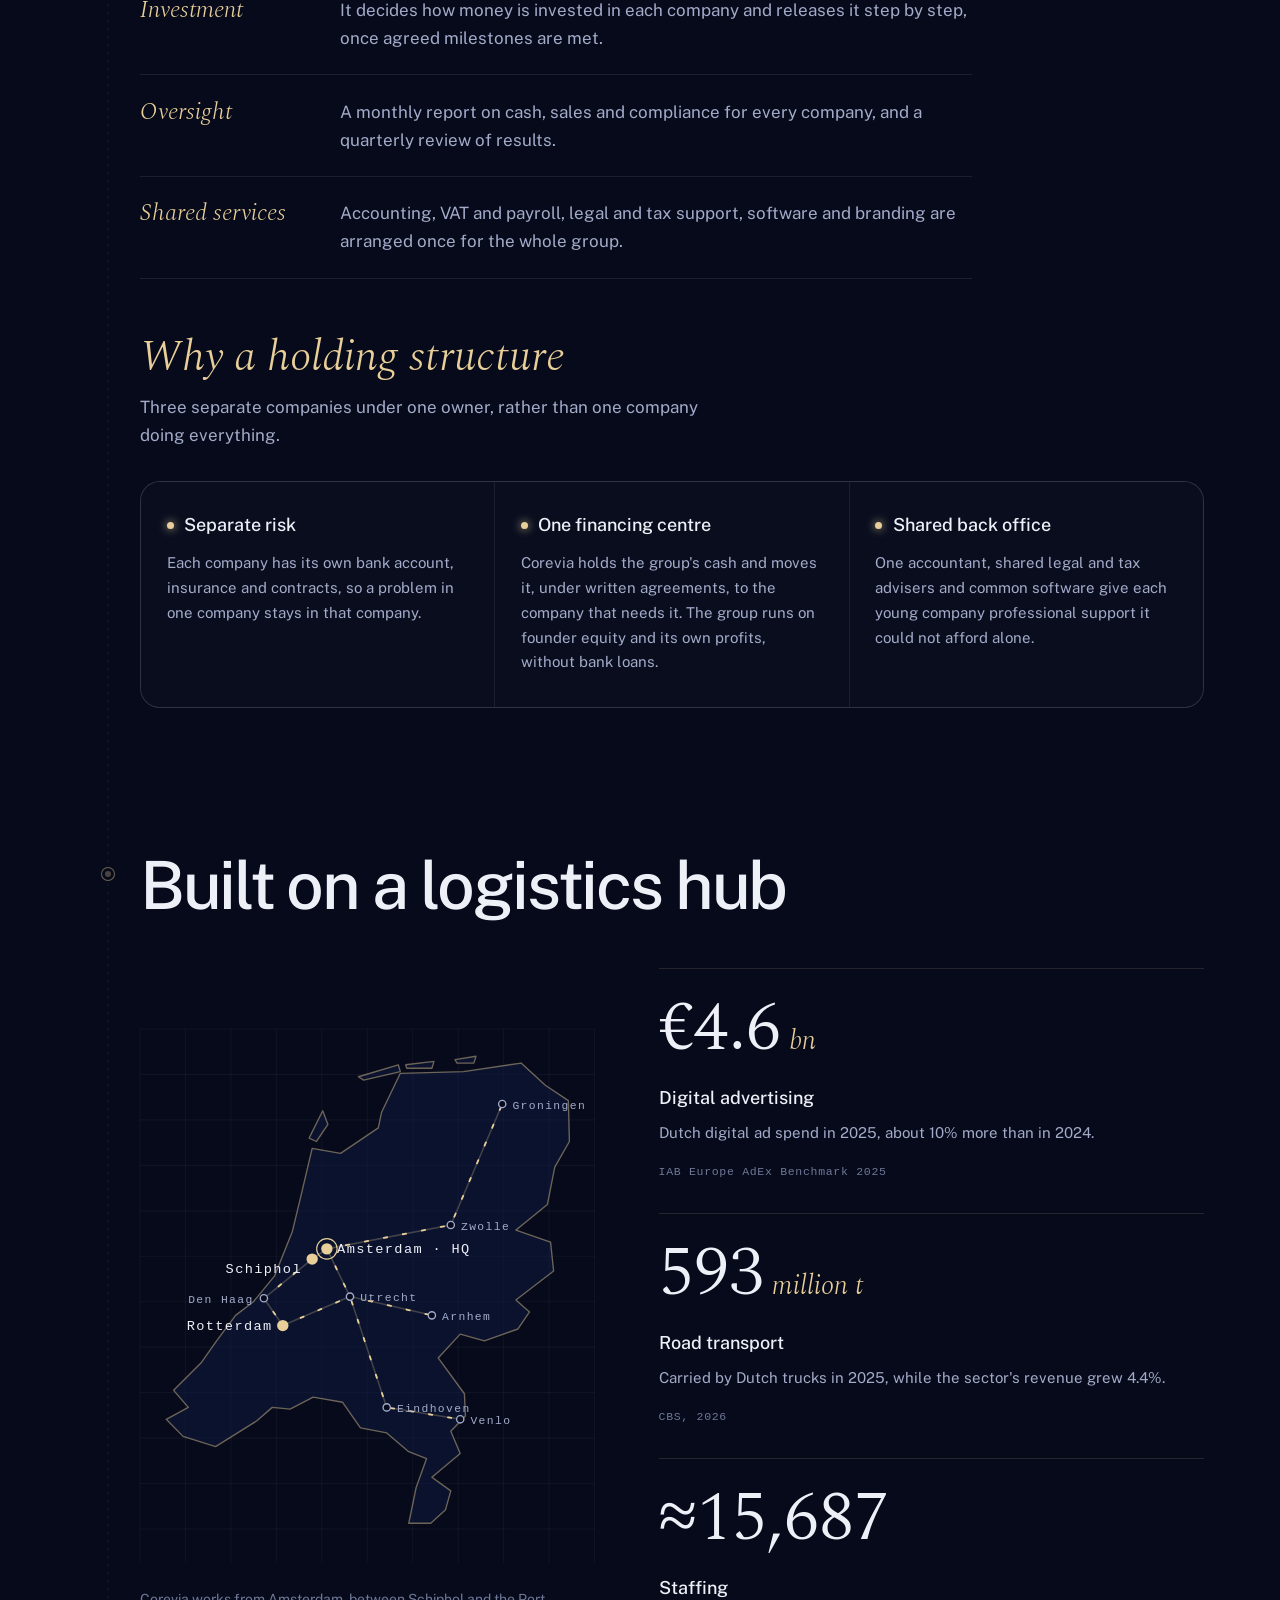
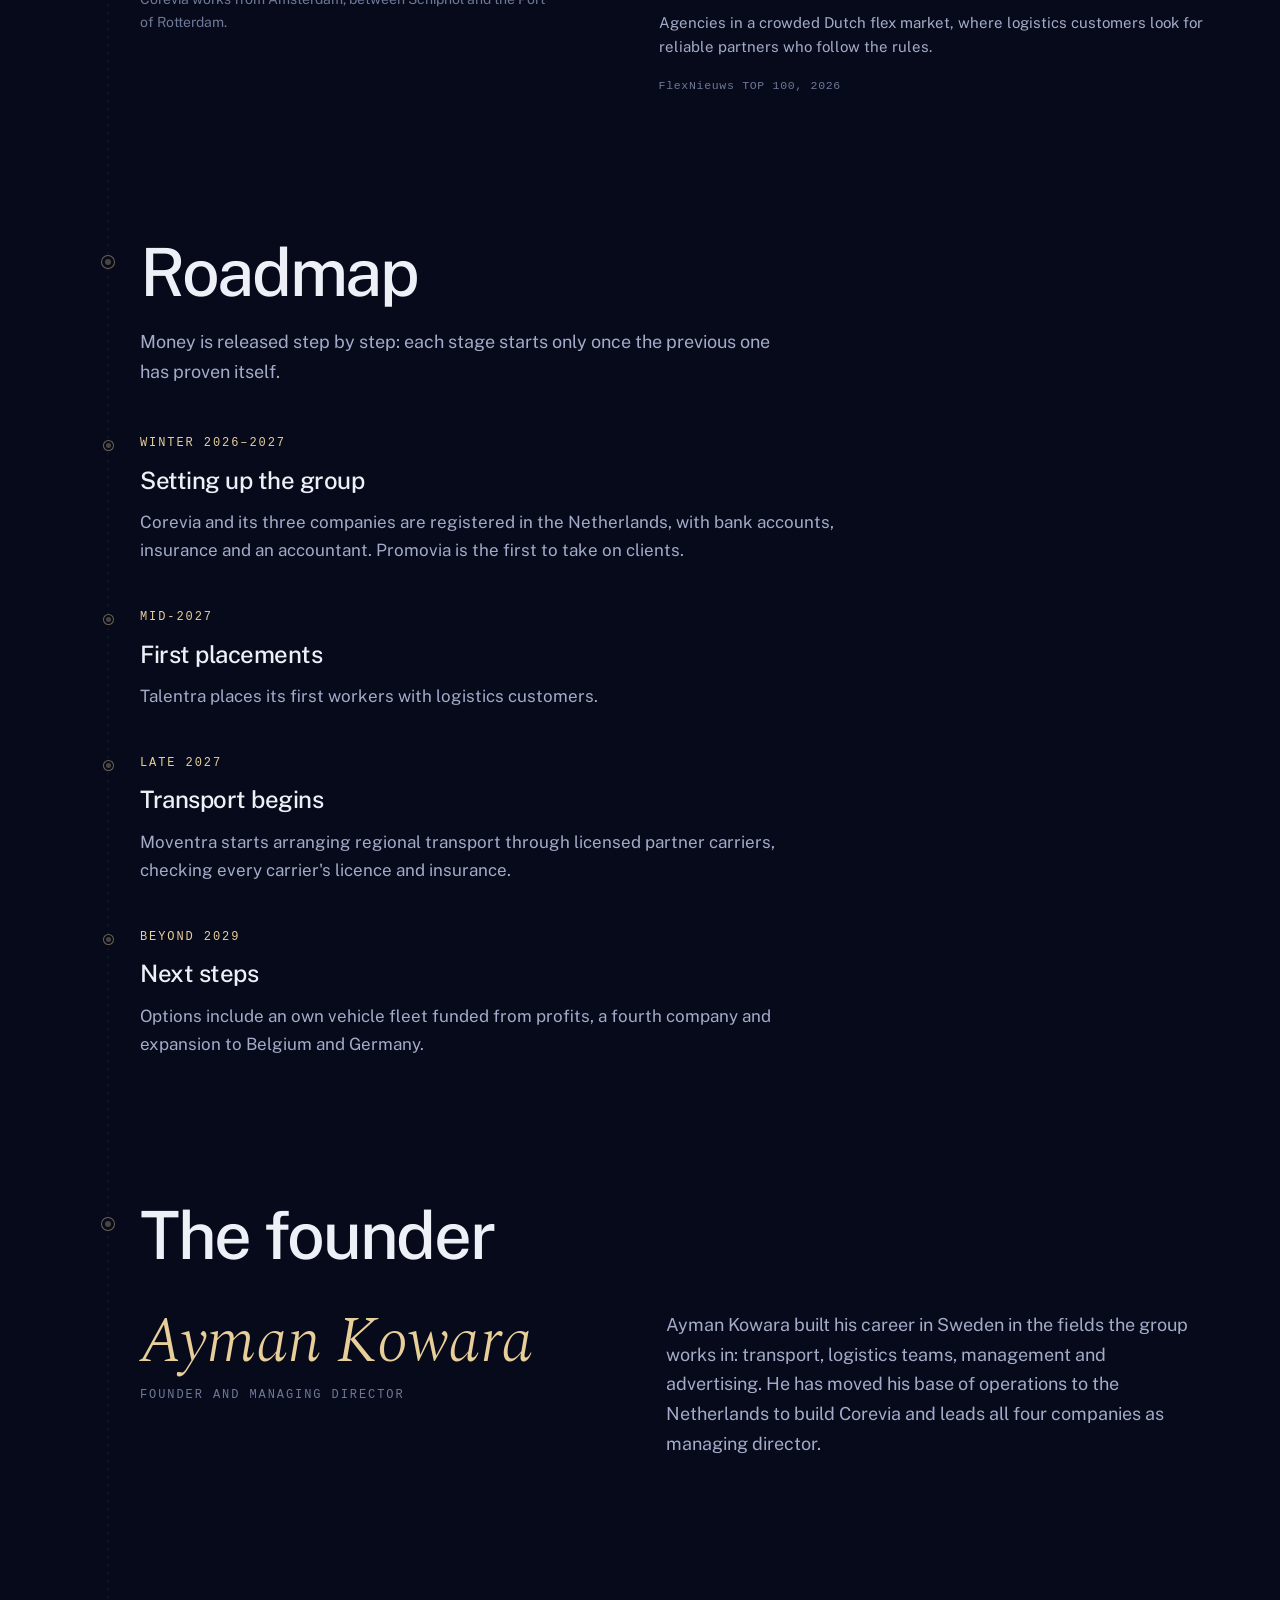
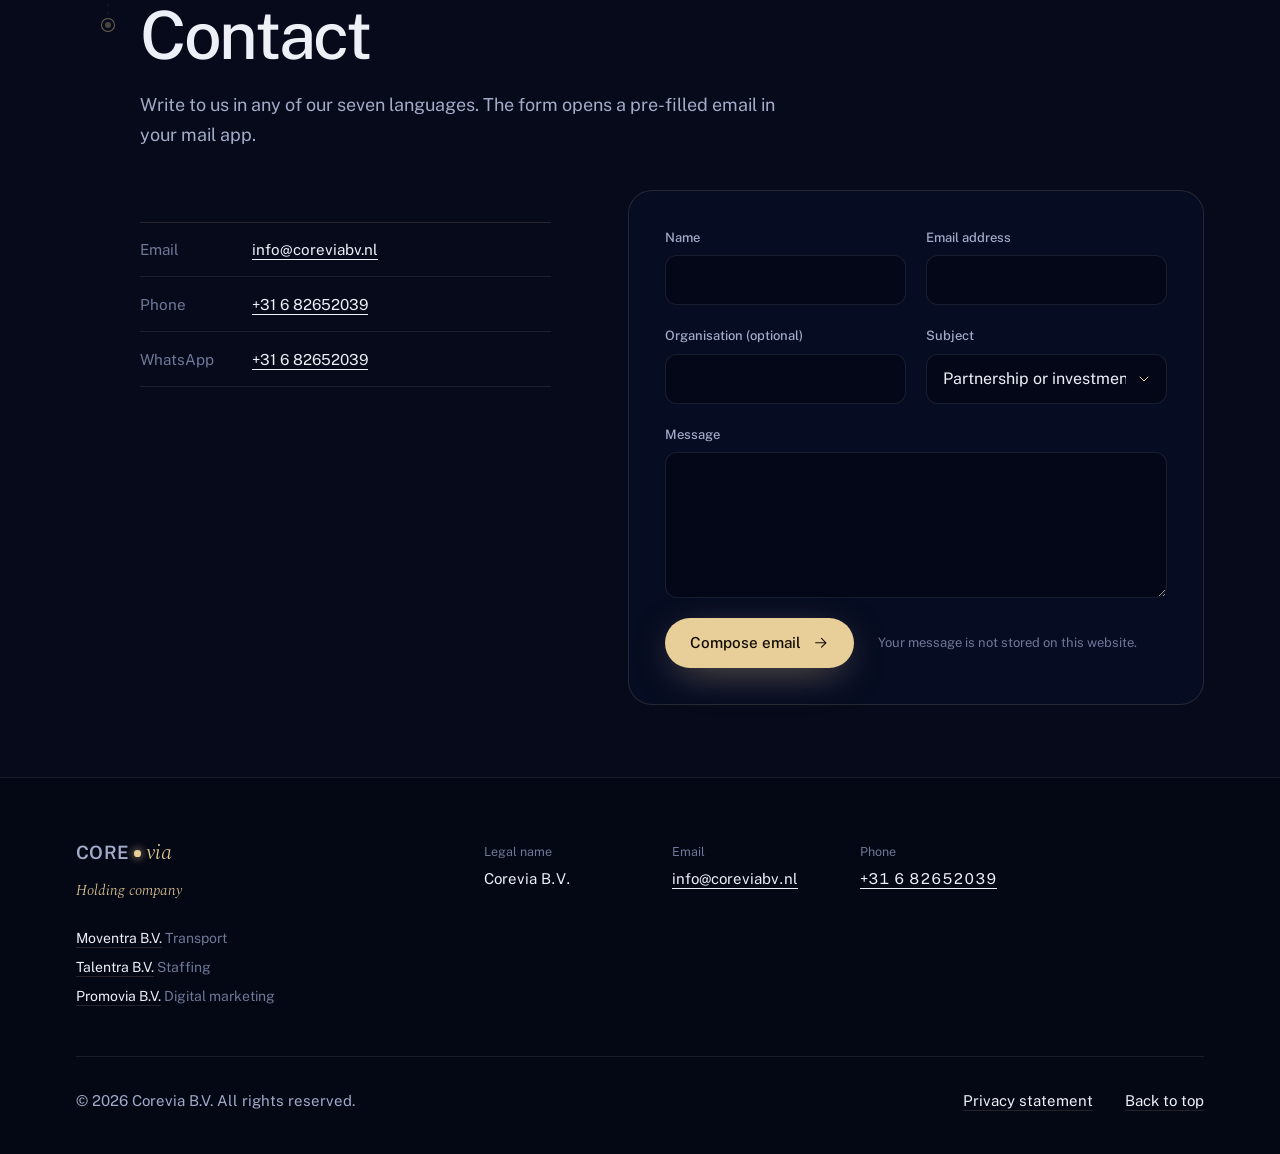
==== commit 97542bc7: "Add files via upload" ====
--- a/index.html
+++ b/index.html
@@ -20,7 +20,7 @@
   </script>
   <link rel="preload" href="assets/fonts/spectral-latin-300-italic.woff2" as="font" type="font/woff2" crossorigin>
   <link rel="preload" href="assets/fonts/public-sans-latin-400-normal.woff2" as="font" type="font/woff2" crossorigin>
-  <link rel="stylesheet" href="css/via.css?v=20261126f">
+  <link rel="stylesheet" href="css/via.css?v=20261126g">
   <script>
     document.documentElement.classList.add("js");
   </script>
@@ -393,15 +393,15 @@
     <span data-i18n="wa.label">WhatsApp</span>
   </a>
 
-  <script src="js/config.js?v=20261126f"></script>
-  <script src="js/jobs.js?v=20261126f"></script>
-  <script src="js/translations.js?v=20261126f"></script>
-  <script src="js/translations-group.js?v=20261126f"></script>
-  <script src="js/translations-via.js?v=20261126f"></script>
-  <script src="js/translations-extra.js?v=20261126f"></script>
-  <script src="js/translations-plans.js?v=20261126f"></script>
-  <script src="js/main.js?v=20261126f"></script>
-  <script src="js/via.js?v=20261126f"></script>
-  <script src="js/site.js?v=20261126f"></script>
+  <script src="js/config.js?v=20261126g"></script>
+  <script src="js/jobs.js?v=20261126g"></script>
+  <script src="js/translations.js?v=20261126g"></script>
+  <script src="js/translations-group.js?v=20261126g"></script>
+  <script src="js/translations-via.js?v=20261126g"></script>
+  <script src="js/translations-extra.js?v=20261126g"></script>
+  <script src="js/translations-plans.js?v=20261126g"></script>
+  <script src="js/main.js?v=20261126g"></script>
+  <script src="js/via.js?v=20261126g"></script>
+  <script src="js/site.js?v=20261126g"></script>
 </body>
 </html>
--- a/css/via.css
+++ b/css/via.css
@@ -446,8 +446,16 @@
 .metro { transition: opacity .4s; }
 
 /* ---------- Company "explore" link ---------- */
-.more { display: inline-flex; gap: .35rem; margin-top: 1.1rem; font-size: .9375rem; color: var(--soft); text-decoration: none; border-bottom: 1px solid var(--rule); padding-bottom: .15rem; transition: color .3s, border-color .3s; }
-.more:hover { color: var(--glow); border-color: var(--glow); }
+/* "Explore Moventra →": a clear way into the company page — gold label with an arrow in a ring that slides on hover. */
+.more { display: inline-flex; align-items: center; gap: .4rem; margin-top: 1.1rem; font-size: 1rem; font-weight: 500; color: var(--glow); text-decoration: none; transition: color .3s; }
+.more > span:last-child { display: inline-grid; place-items: center; width: 2.25rem; height: 2.25rem; margin-left: .45rem; border: 1px solid var(--rule); border-radius: 50%; font-size: 1.05rem; line-height: 1; transition: transform .4s var(--ease), background .3s, color .3s, border-color .3s; }
+.more:hover, .more:focus-visible { color: var(--ink); }
+.more:hover > span:last-child, .more:focus-visible > span:last-child { transform: translateX(5px); background: var(--glow); border-color: var(--glow); color: #0b1124; }
+@media (prefers-reduced-motion: no-preference) {
+  /* When a company card comes into view, the arrow nudges twice to show it leads somewhere. */
+  .stop-card.is-in .more > span:last-child { animation: more-nudge 1.6s var(--ease) 1.1s 2; }
+}
+@keyframes more-nudge { 0%, 100% { transform: none; } 40% { transform: translateX(6px); } 60% { transform: translateX(0); } }
 .stop-card .btn + .more { display: inline-flex; margin-left: 1.25rem; }
 
 /* ---------- Request picker ---------- */
